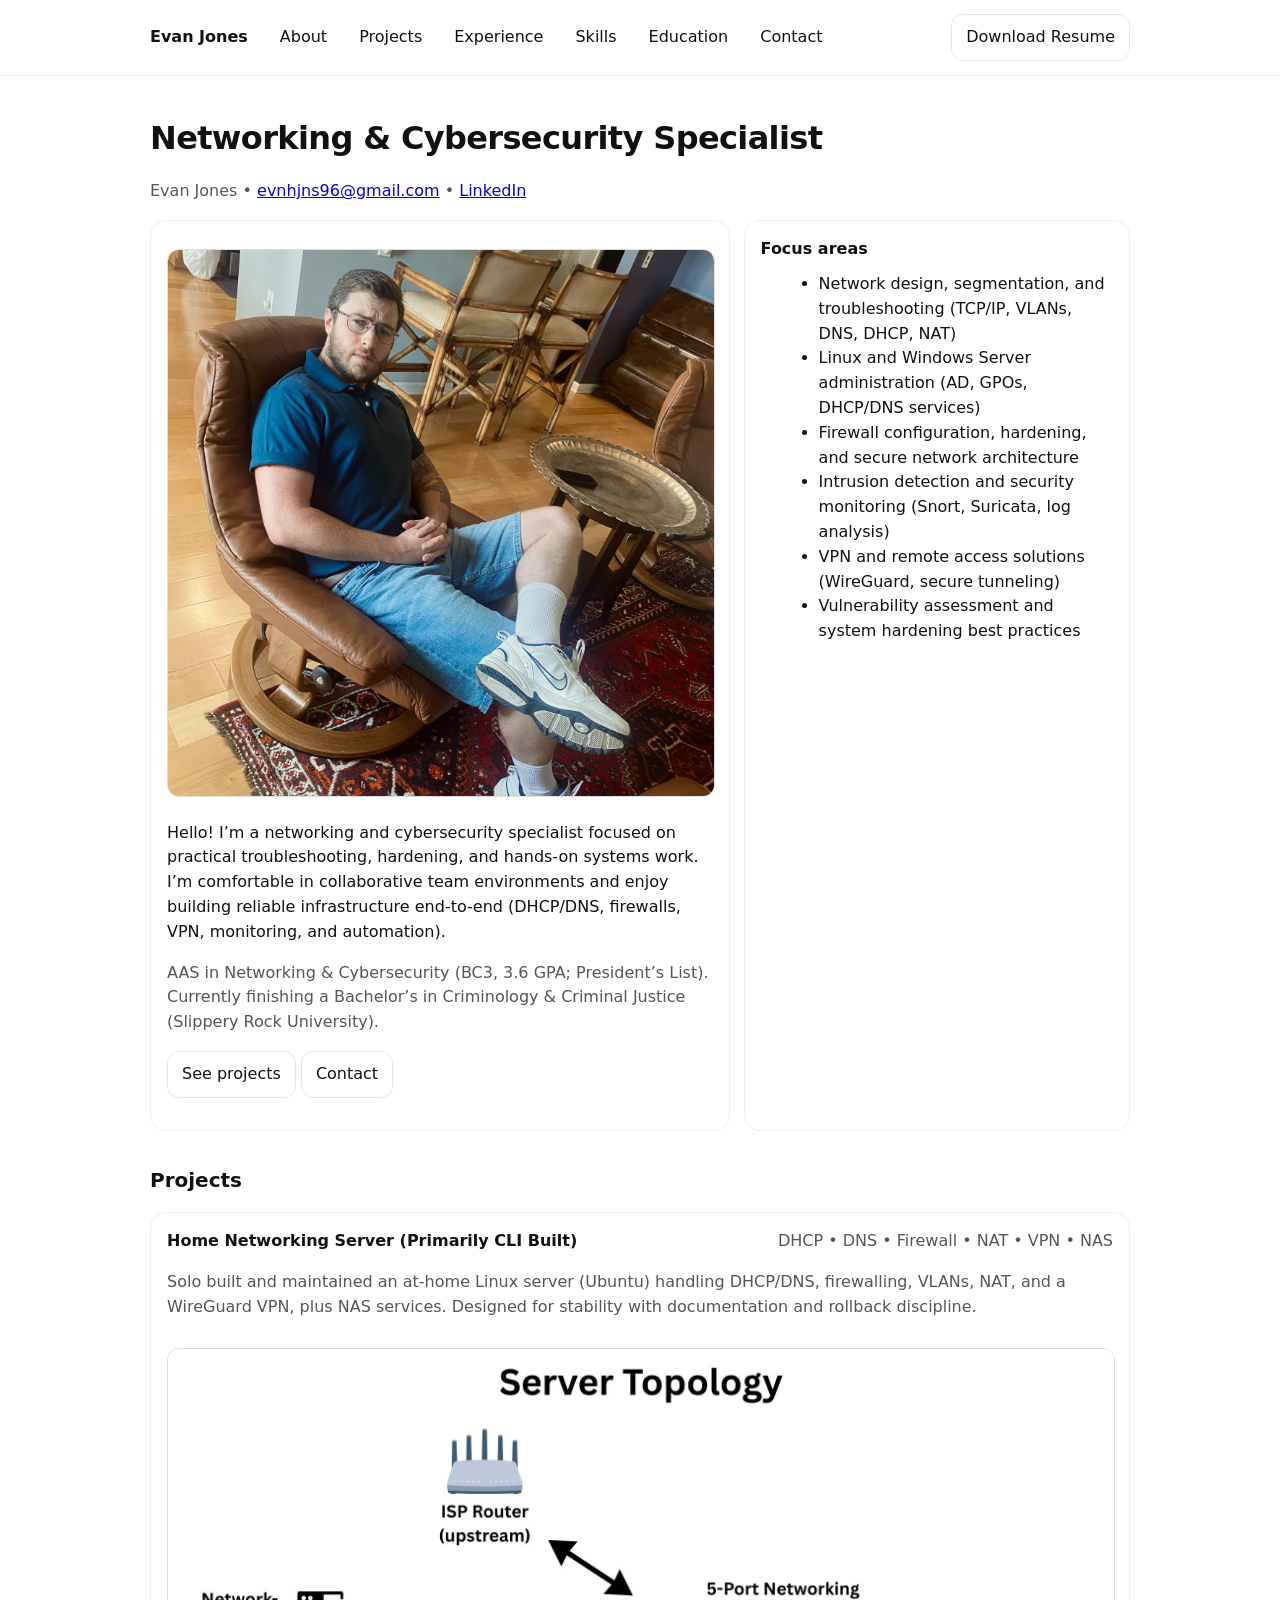
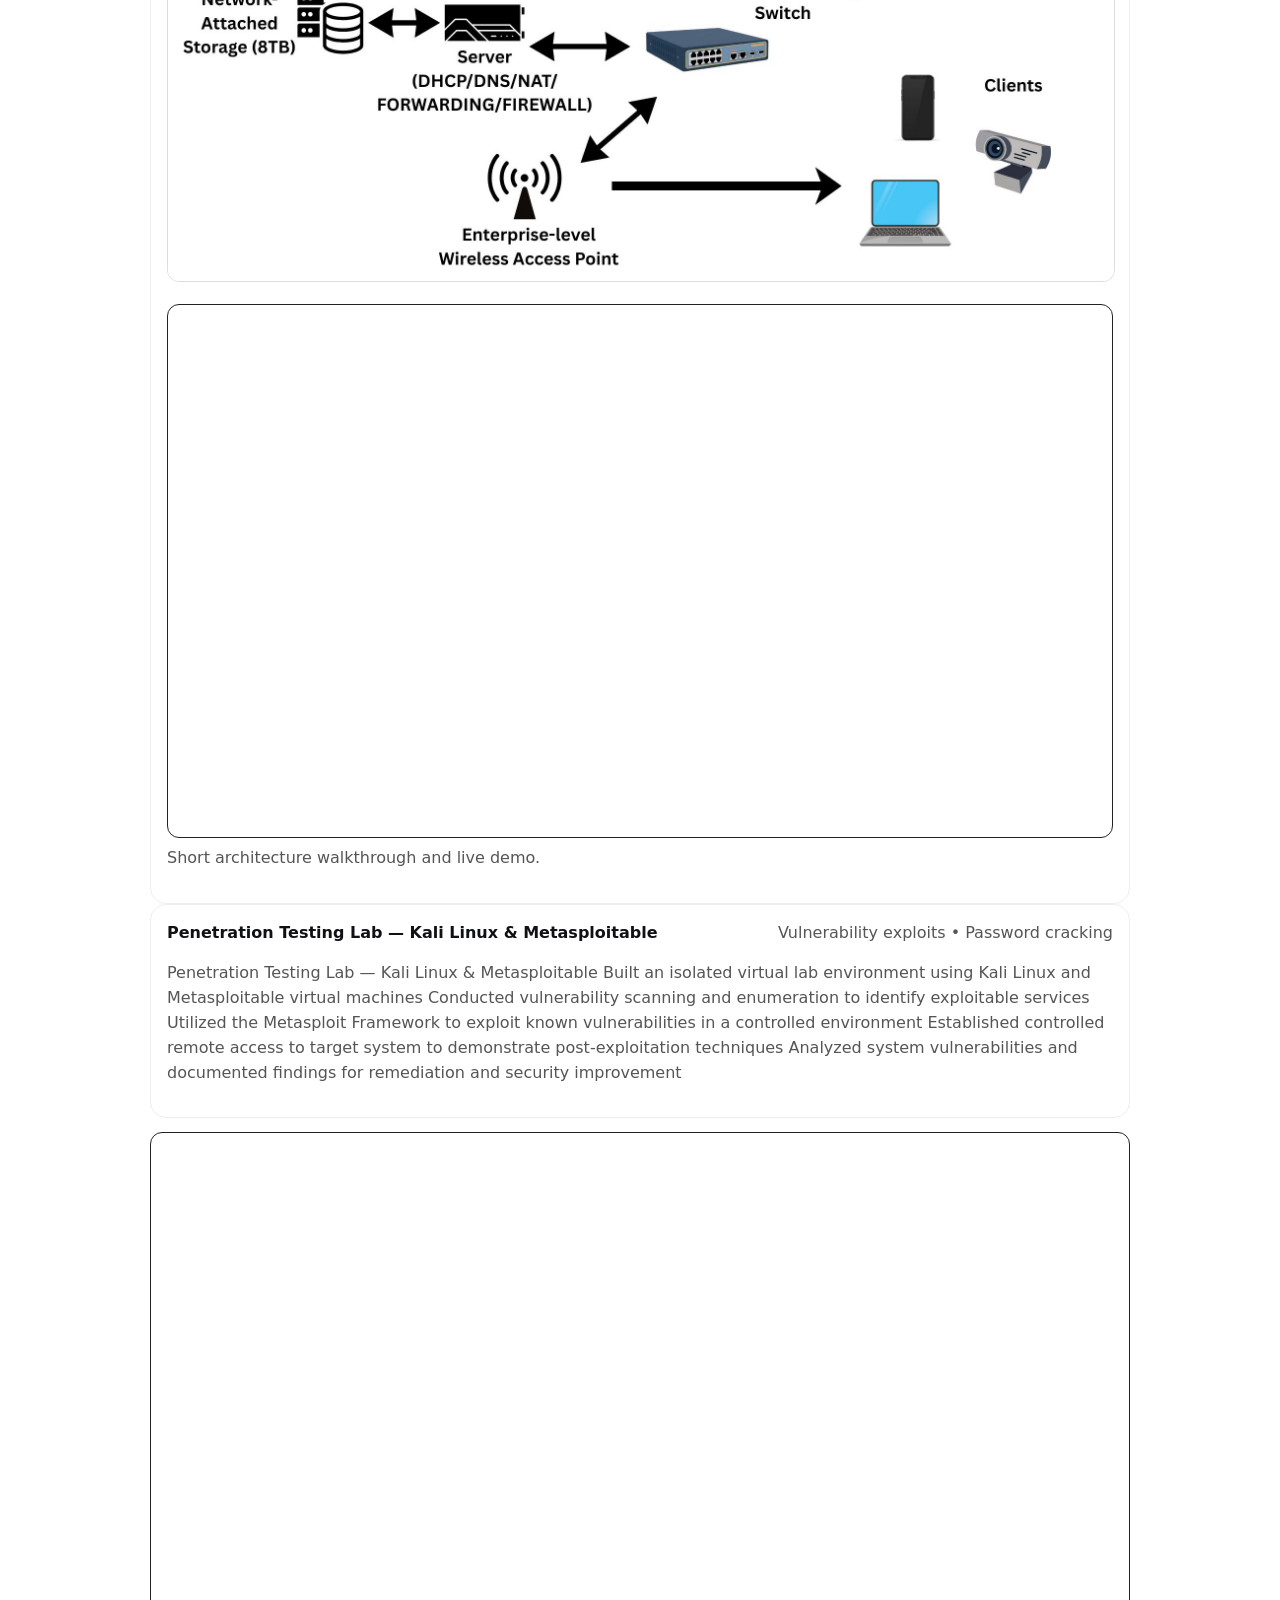
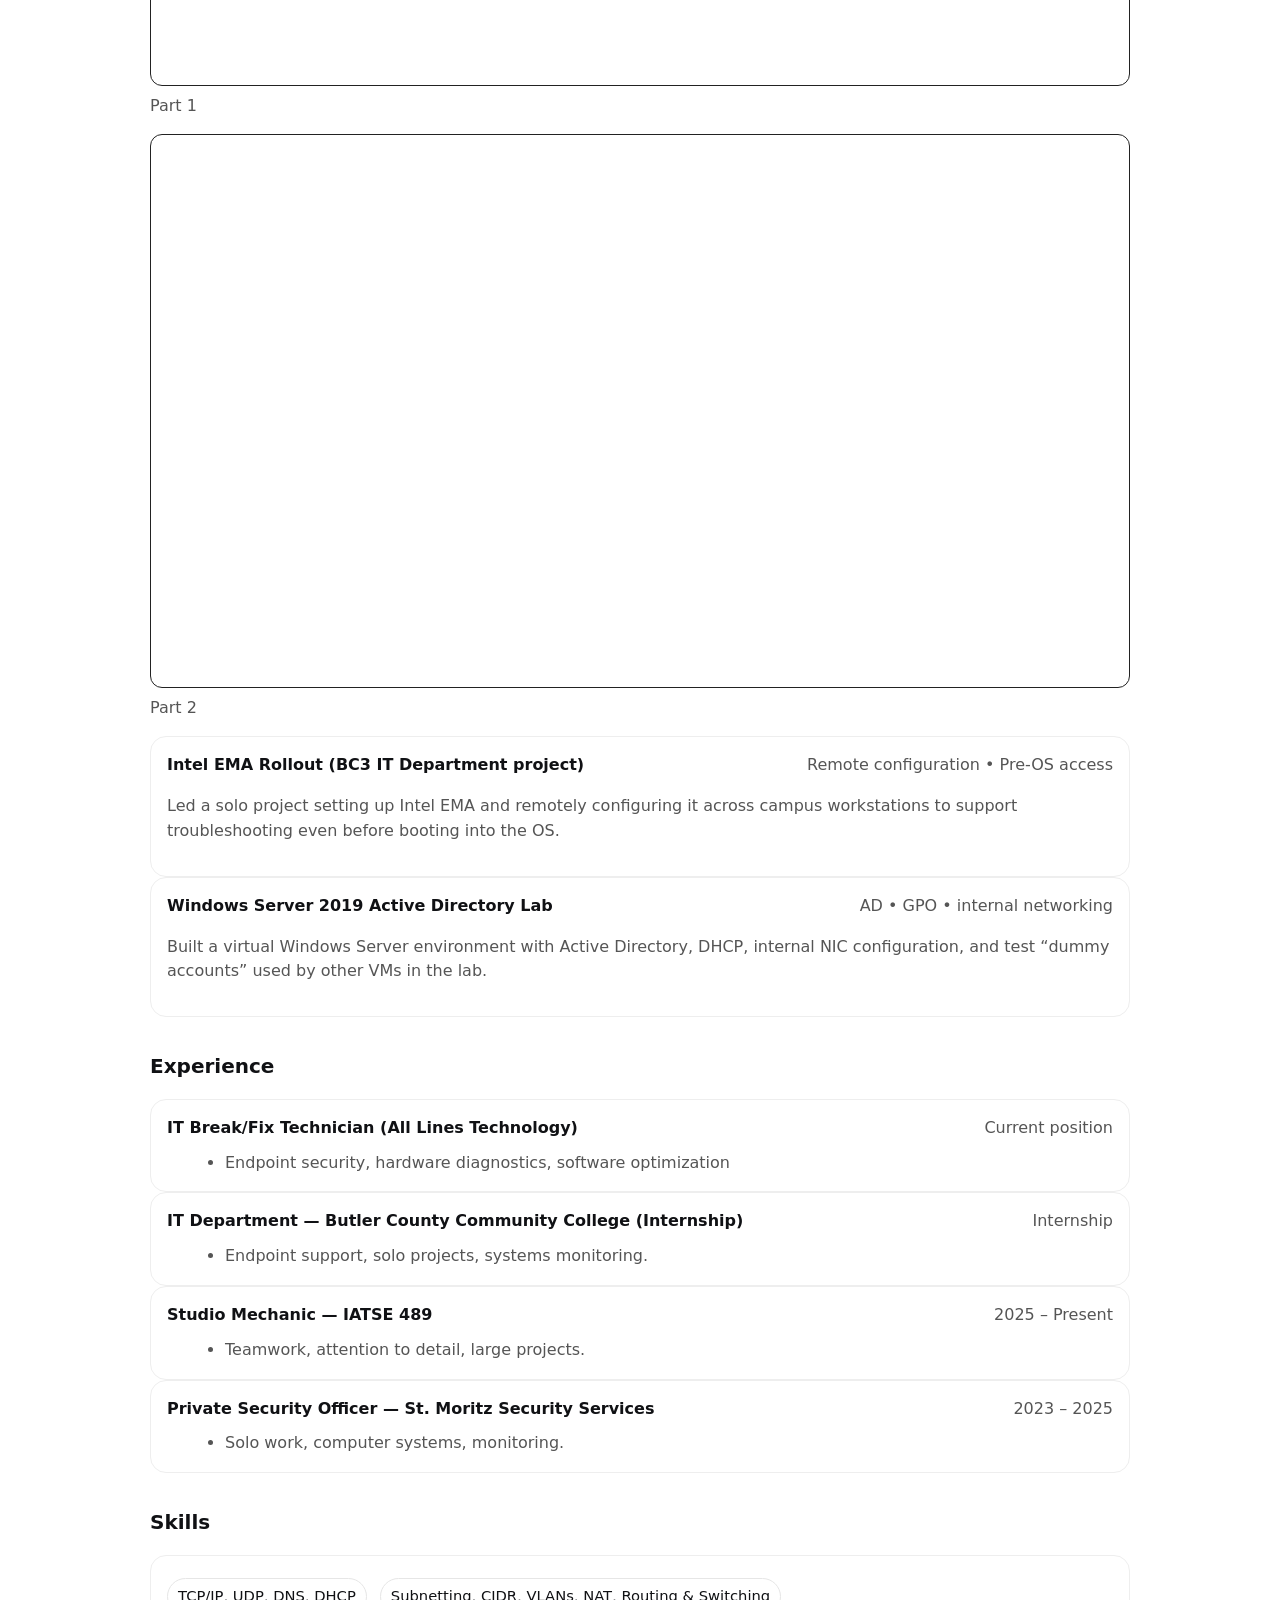
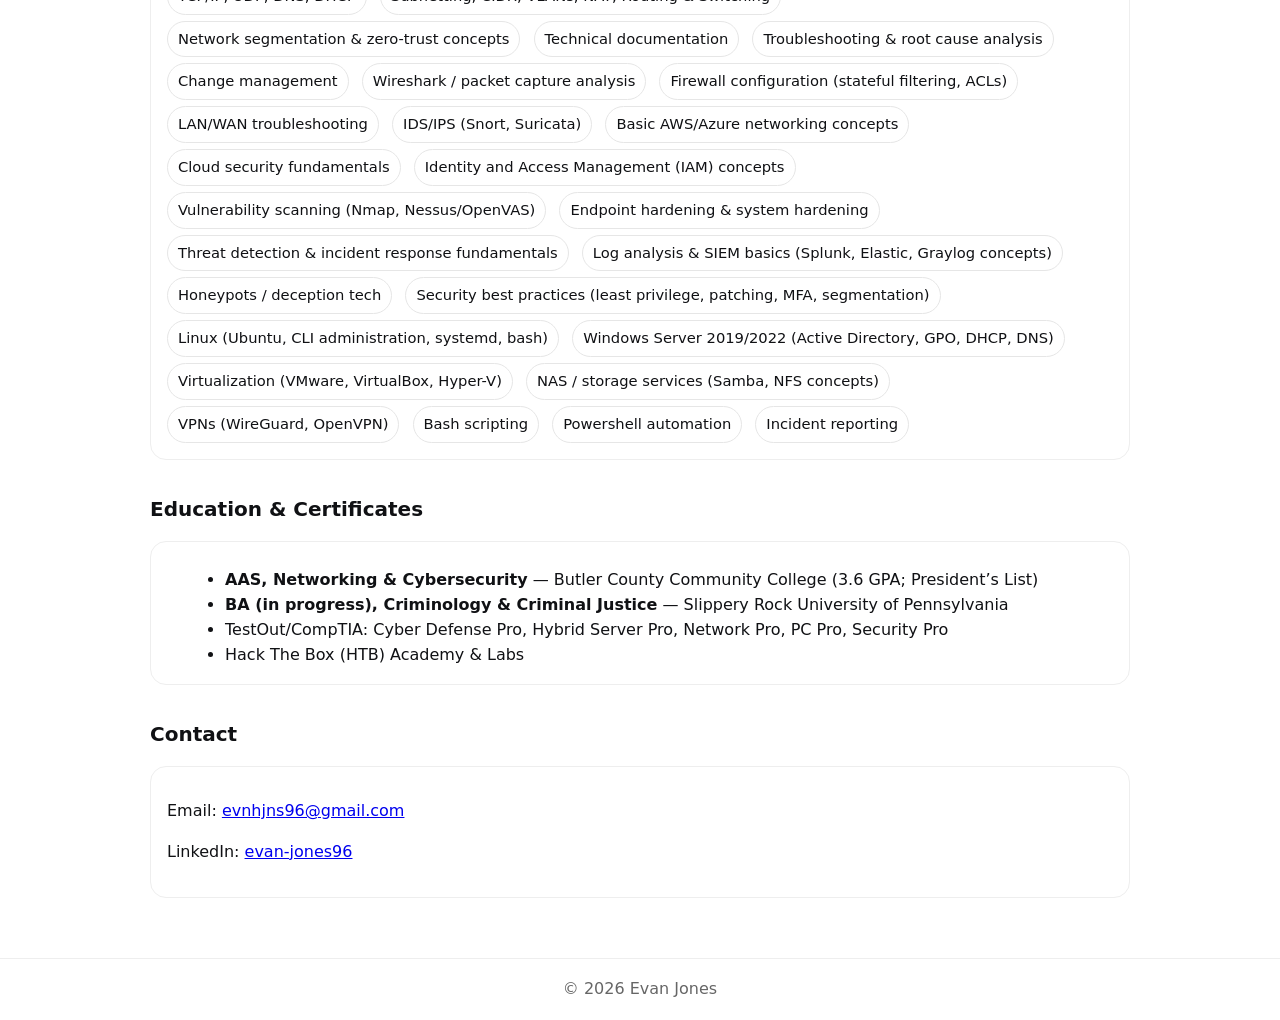
==== index.html @ c0f5582c "Update index.html" ====
<!doctype html>
<html lang="en">
<head>
  <meta charset="utf-8" />
  <meta name="viewport" content="width=device-width, initial-scale=1" />
  <title>Evan Jones — Networking & Cybersecurity</title>
  <meta name="description" content="Resume site for Evan Jones — Networking & Cybersecurity Specialist." />

  <style>
    :root { --max: 980px; }
    body { font-family: system-ui, -apple-system, Segoe UI, Roboto, Arial, sans-serif; margin:0; color:#101114; background:#ffffff; line-height:1.55; }
    header { position: sticky; top: 0; background: rgba(255,255,255,.92); backdrop-filter: blur(10px); border-bottom: 1px solid #eee; z-index: 10; }
    nav { max-width: var(--max); margin: 0 auto; padding: 14px 18px; display:flex; gap:12px; align-items:center; flex-wrap:wrap; }
    nav a { color:#101114; text-decoration:none; padding:6px 10px; border-radius:10px; }
    nav a:hover { background:#f2f2f2; }
    main { max-width: var(--max); margin: 0 auto; padding: 26px 18px 60px; }
    h1 { font-size: 2rem; margin: 12px 0 6px; letter-spacing:-0.02em; }
    h2 { margin-top: 34px; font-size: 1.25rem; }
    .muted { color:#555; }
    .grid { display:grid; gap:14px; grid-template-columns: 1fr; }
    @media (min-width: 860px){ .grid { grid-template-columns: 1.2fr .8fr; } }
    .card { border:1px solid #eee; border-radius:16px; padding:16px; }
    .row { display:flex; justify-content:space-between; gap:12px; flex-wrap:wrap; align-items:baseline; }
    .pill { display:inline-block; padding:6px 10px; border:1px solid #e6e6e6; border-radius:999px; margin:6px 8px 0 0; font-size:.92rem; }
    .btn { display:inline-block; padding:10px 14px; border-radius:12px; border:1px solid #e6e6e6; text-decoration:none; color:#101114; }
    .btn:hover { background:#f7f7f7; }
    ul { margin: 10px 0 0 18px; }
    footer { border-top:1px solid #eee; padding:18px; text-align:center; color:#666; }

    @media (prefers-color-scheme: dark){
      body{ background:#0b0b0c; color:#f2f2f2; }
      header{ background: rgba(11,11,12,.88); border-bottom:1px solid #222; }
      nav a{ color:#f2f2f2; }
      nav a:hover{ background:#161617; }
      .card{ border:1px solid #222; }
      .pill{ border:1px solid #222; }
      .btn{ border:1px solid #222; color:#f2f2f2; }
      .btn:hover{ background:#161617; }
      footer{ border-top:1px solid #222; }
      .muted{ color:#bdbdbd; }
    }
  </style>
</head>
<body>
  <header>
    <nav>
      <strong style="margin-right:10px;">Evan Jones</strong>
      <a href="#about">About</a>
      <a href="#projects">Projects</a>
      <a href="#experience">Experience</a>
      <a href="#skills">Skills</a>
      <a href="#education">Education</a>
      <a href="#contact">Contact</a>
      <span style="margin-left:auto;"></span>
      <a class="btn" href="Resume.pdf" target="_blank" rel="noopener">Download Resume</a>
    </nav>
  </header>

  <main>
    <section id="about">
      <h1>Networking & Cybersecurity Specialist</h1>
      <p class="muted">
        Evan Jones •
        <a href="mailto:evnhjns96@gmail.com">evnhjns96@gmail.com</a> •
        <a href="https://www.linkedin.com/in/evan-jones96" target="_blank" rel="noopener">LinkedIn</a>
  
      </p>

      <div class="grid">
        <div class="card">
          <img src="Professional Photo.jpg"
     style="width:100%; border-radius:12px; margin-top:12px; border:1px solid #ddd;">
          <p>
            Hello! I’m a networking and cybersecurity specialist focused on practical troubleshooting, hardening, and
            hands-on systems work. I’m comfortable in collaborative team environments and enjoy building reliable
            infrastructure end-to-end (DHCP/DNS, firewalls, VPN, monitoring, and automation).
          </p>
          <p class="muted">
            AAS in Networking & Cybersecurity (BC3, 3.6 GPA; President’s List). Currently finishing a Bachelor’s in
            Criminology & Criminal Justice (Slippery Rock University).
          </p>
          <p>
            <a class="btn" href="#projects">See projects</a>
            <a class="btn" href="#contact">Contact</a>
          </p>
        </div>

        <div class="card">
          <strong>Focus areas</strong>
          <ul>
            <li>Network design, segmentation, and troubleshooting (TCP/IP, VLANs, DNS, DHCP, NAT)</li>
            <li>Linux and Windows Server administration (AD, GPOs, DHCP/DNS services)</li>
            <li>Firewall configuration, hardening, and secure network architecture</li>
            <li>Intrusion detection and security monitoring (Snort, Suricata, log analysis)</li>
            <li>VPN and remote access solutions (WireGuard, secure tunneling)</li>
            <li>Vulnerability assessment and system hardening best practices</li>
          </ul>
        </div>
      </div>
    </section>

    <section id="projects">
      <h2>Projects</h2>

      <div class="card">
  <div class="row">
    <strong>Home Networking Server (Primarily CLI Built)</strong>
    <span class="muted">DHCP • DNS • Firewall • NAT • VPN • NAS</span>
  </div>

  <p class="muted">
    Solo built and maintained an at-home Linux server (Ubuntu) handling DHCP/DNS, firewalling, VLANs, NAT, and a WireGuard VPN,
    plus NAS services. Designed for stability with documentation and rollback discipline.
  </p>

  <!-- Architecture image -->
  <img src="Network Topology.jpg" alt="Home Server Architecture Diagram"
       style="width:100%; border-radius:12px; margin-top:12px; border:1px solid #ddd;">

  <!-- Video (responsive) -->
<div style="position:relative; padding-bottom:56.25%; height:0; overflow:hidden; border-radius:12px; margin-top:14px; border:1px solid #222;">
  <iframe
    src="https://www.youtube.com/embed/2KMEOgHR0Ao?rel=0"
    style="position:absolute; top:0; left:0; width:100%; height:100%; border:0;"
    allow="accelerometer; autoplay; clipboard-write; encrypted-media; gyroscope; picture-in-picture; web-share"
    allowfullscreen>
  </iframe>
</div>

  <p class="muted" style="margin-top:8px;">
    Short architecture walkthrough and live demo.
  </p>
</div>

       <div class="card">
        <div class="row">
          <strong>Penetration Testing Lab — Kali Linux & Metasploitable</strong>
          <span class="muted">Vulnerability exploits • Password cracking</span>
        </div>
        <p class="muted">
          Penetration Testing Lab — Kali Linux & Metasploitable
Built an isolated virtual lab environment using Kali Linux and Metasploitable virtual machines
Conducted vulnerability scanning and enumeration to identify exploitable services
Utilized the Metasploit Framework to exploit known vulnerabilities in a controlled environment
Established controlled remote access to target system to demonstrate post-exploitation techniques
Analyzed system vulnerabilities and documented findings for remediation and security improvement
        </p>
      </div>

<div style="position:relative; padding-bottom:56.25%; height:0; overflow:hidden; border-radius:12px; margin-top:14px; border:1px solid #222;">
  <iframe
    src="https://www.youtube.com/embed/Q4BxgFnEnVk?si=5E-kfPKvc0TfepcZ"
    style="position:absolute; top:0; left:0; width:100%; height:100%; border:0;"
    allow="accelerometer; autoplay; clipboard-write; encrypted-media; gyroscope; picture-in-picture; web-share"
    allowfullscreen>
  </iframe>
</div>

       <p class="muted" style="margin-top:8px;">
    Part 1
  </p>
</div>

<div style="position:relative; padding-bottom:56.25%; height:0; overflow:hidden; border-radius:12px; margin-top:14px; border:1px solid #222;">
  <iframe
    src="https://youtu.be/KmOeYsVaBUI?si=J5Ypx7LFTtXlXeDq"
    style="position:absolute; top:0; left:0; width:100%; height:100%; border:0;"
    allow="accelerometer; autoplay; clipboard-write; encrypted-media; gyroscope; picture-in-picture; web-share"
    allowfullscreen>
  </iframe>
</div>

       <p class="muted" style="margin-top:8px;">
    Part 2
  </p>
</div>

      
      <div class="card">
        <div class="row">
          <strong>Intel EMA Rollout (BC3 IT Department project)</strong>
          <span class="muted">Remote configuration • Pre-OS access</span>
        </div>
        <p class="muted">
          Led a solo project setting up Intel EMA and remotely configuring it across campus workstations to support
          troubleshooting even before booting into the OS.
        </p>
      </div>

      <div class="card">
        <div class="row">
          <strong>Windows Server 2019 Active Directory Lab</strong>
          <span class="muted">AD • GPO • internal networking</span>
        </div>
        <p class="muted">
          Built a virtual Windows Server environment with Active Directory, DHCP, internal NIC configuration, and test
          “dummy accounts” used by other VMs in the lab.
        </p>
      </div>
      </p>
    </section>

    <section id="experience">
      <h2>Experience</h2>

     <div class="card">
        <div class="row">
          <strong>IT Break/Fix Technician (All Lines Technology)</strong>
          <span class="muted">Current position</span>
        </div>
        <ul>
          <li class="muted">Endpoint security, hardware diagnostics, software optimization</li>
        </ul>
      </div>
      
      <div class="card">
        <div class="row">
          <strong>IT Department — Butler County Community College (Internship)</strong>
          <span class="muted">Internship</span>
        </div>
        <ul>
          <li class="muted">Endpoint support, solo projects, systems monitoring.</li>
        </ul>
      </div>

      <div class="card">
        <div class="row">
          <strong>Studio Mechanic — IATSE 489</strong>
          <span class="muted">2025 – Present</span>
        </div>
     
        <ul>
          <li class="muted">Teamwork, attention to detail, large projects.</li>
        </ul>
      </div>

      <div class="card">
        <div class="row">
          <strong>Private Security Officer — St. Moritz Security Services</strong>
          <span class="muted">2023 – 2025</span>
        </div>
        <ul>
          <li class="muted">Solo work, computer systems, monitoring.</li>
        </ul>
      </div>

    </section>

    <section id="skills">
      <h2>Skills</h2>
      <div class="card">
        <span class="pill">TCP/IP, UDP, DNS, DHCP</span>
        <span class="pill">Subnetting, CIDR, VLANs, NAT, Routing & Switching</span>
        <span class="pill">Network segmentation & zero-trust concepts</span>
        <span class="pill">Technical documentation</span>
        <span class="pill">Troubleshooting & root cause analysis</span>
        <span class="pill">Change management</span>
        <span class="pill">Wireshark / packet capture analysis</span>
        <span class="pill">Firewall configuration (stateful filtering, ACLs)</span>
        <span class="pill">LAN/WAN troubleshooting</span>
        <span class="pill">IDS/IPS (Snort, Suricata)</span>
        <span class="pill">Basic AWS/Azure networking concepts</span>
        <span class="pill">Cloud security fundamentals</span>
        <span class="pill">Identity and Access Management (IAM) concepts</span>
        <span class="pill">Vulnerability scanning (Nmap, Nessus/OpenVAS)</span>
        <span class="pill">Endpoint hardening & system hardening</span>
        <span class="pill">Threat detection & incident response fundamentals</span>
        <span class="pill">Log analysis & SIEM basics (Splunk, Elastic, Graylog concepts)</span>
        <span class="pill">Honeypots / deception tech</span>
        <span class="pill">Security best practices (least privilege, patching, MFA, segmentation)</span>
        <span class="pill">Linux (Ubuntu, CLI administration, systemd, bash)</span>
        <span class="pill">Windows Server 2019/2022 (Active Directory, GPO, DHCP, DNS)</span>
        <span class="pill">Virtualization (VMware, VirtualBox, Hyper-V)</span>
        <span class="pill">NAS / storage services (Samba, NFS concepts)</span>
        <span class="pill">VPNs (WireGuard, OpenVPN)</span>
        <span class="pill">Bash scripting</span>
        <span class="pill">Powershell automation</span>
        <span class="pill">Incident reporting</span>
      </div>
    </section>

    <section id="education">
      <h2>Education & Certificates</h2>
      <div class="card">
        <ul>
          <li><strong>AAS, Networking & Cybersecurity</strong> — Butler County Community College (3.6 GPA; President’s List)</li>
          <li><strong>BA (in progress), Criminology & Criminal Justice</strong> — Slippery Rock University of Pennsylvania</li>
          <li>TestOut/CompTIA: Cyber Defense Pro, Hybrid Server Pro, Network Pro, PC Pro, Security Pro</li>
          <li>Hack The Box (HTB) Academy & Labs</li>
        </ul>
      </div>
    </section>

    <section id="contact">
      <h2>Contact</h2>
      <div class="card">
        <p>Email: <a href="mailto:evnhjns96@gmail.com">evnhjns96@gmail.com</a></p>
        <p>LinkedIn: <a href="https://www.linkedin.com/in/evan-jones96" target="_blank" rel="noopener">evan-jones96</a></p>
       
      </div>
    </section>
  </main>

  <footer>© <span id="y"></span> Evan Jones</footer>
  <script>document.getElementById("y").textContent = new Date().getFullYear();</script>
</body>
</html>
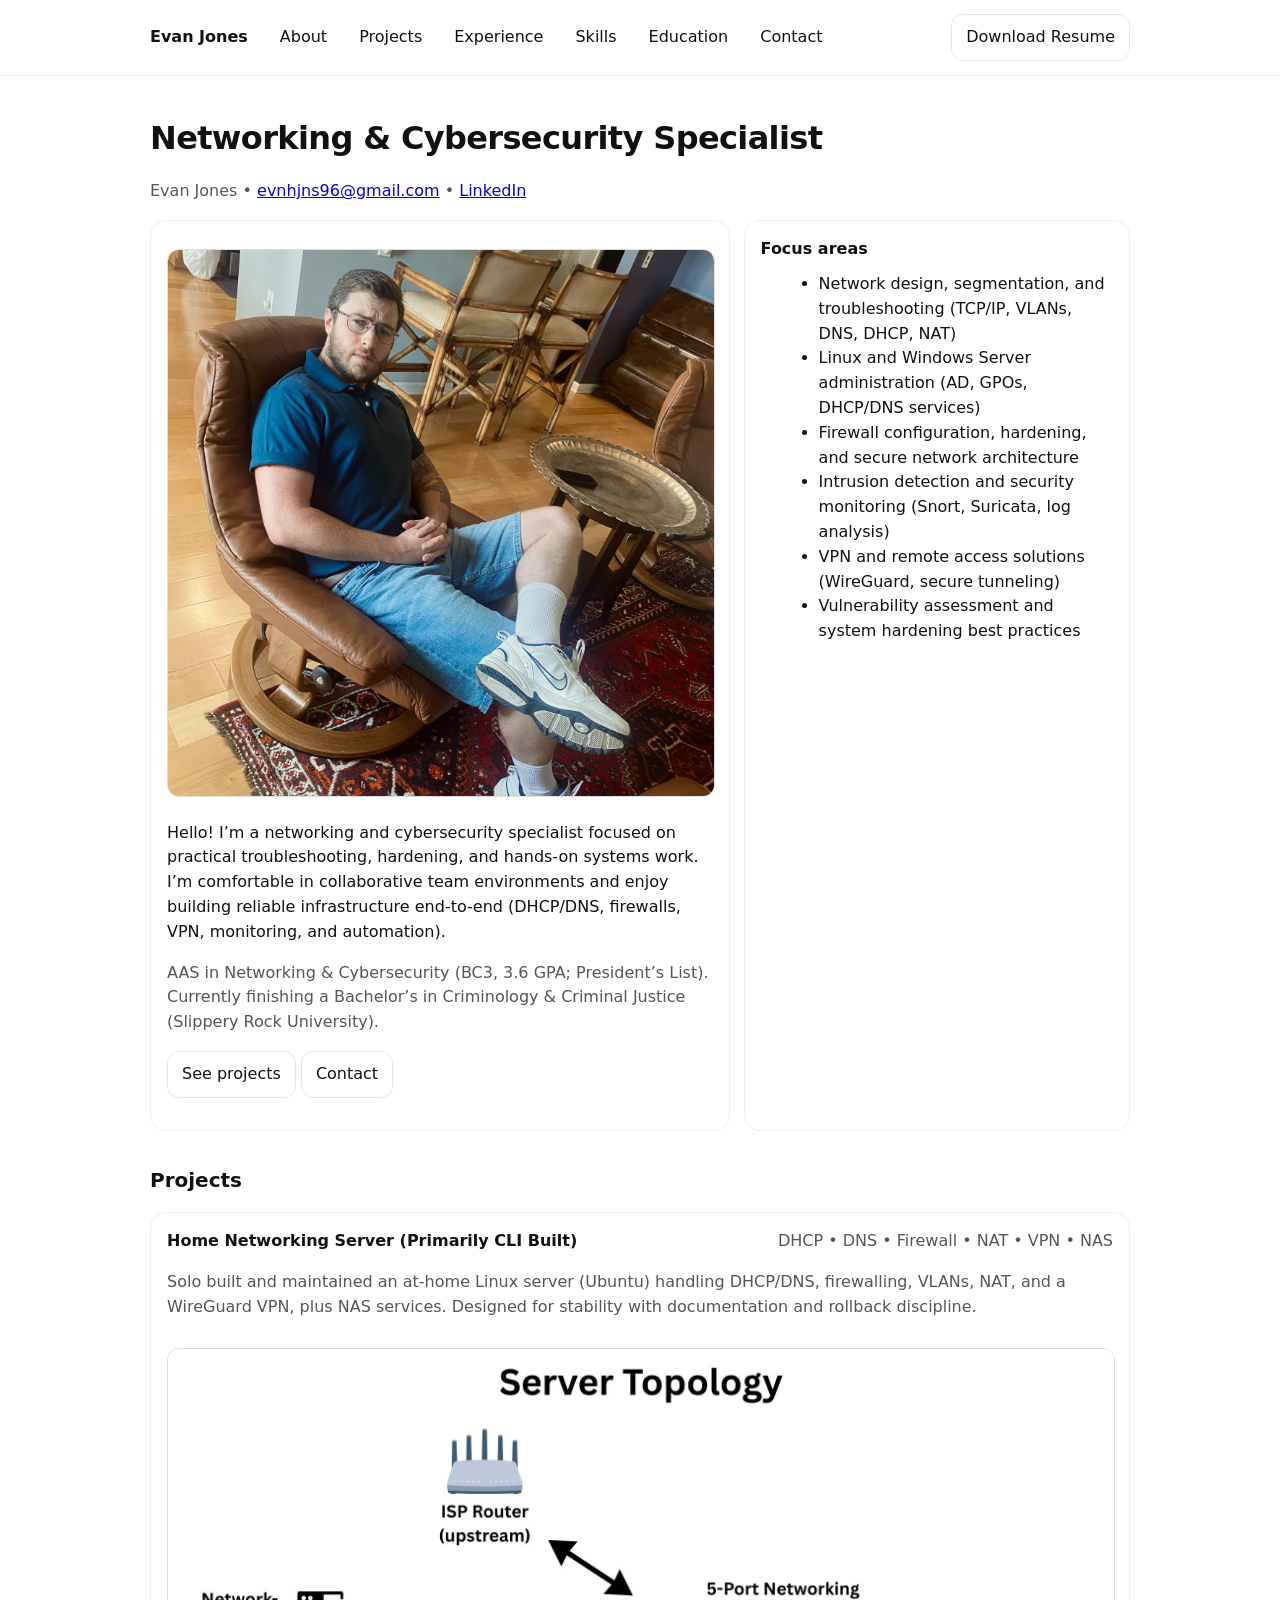
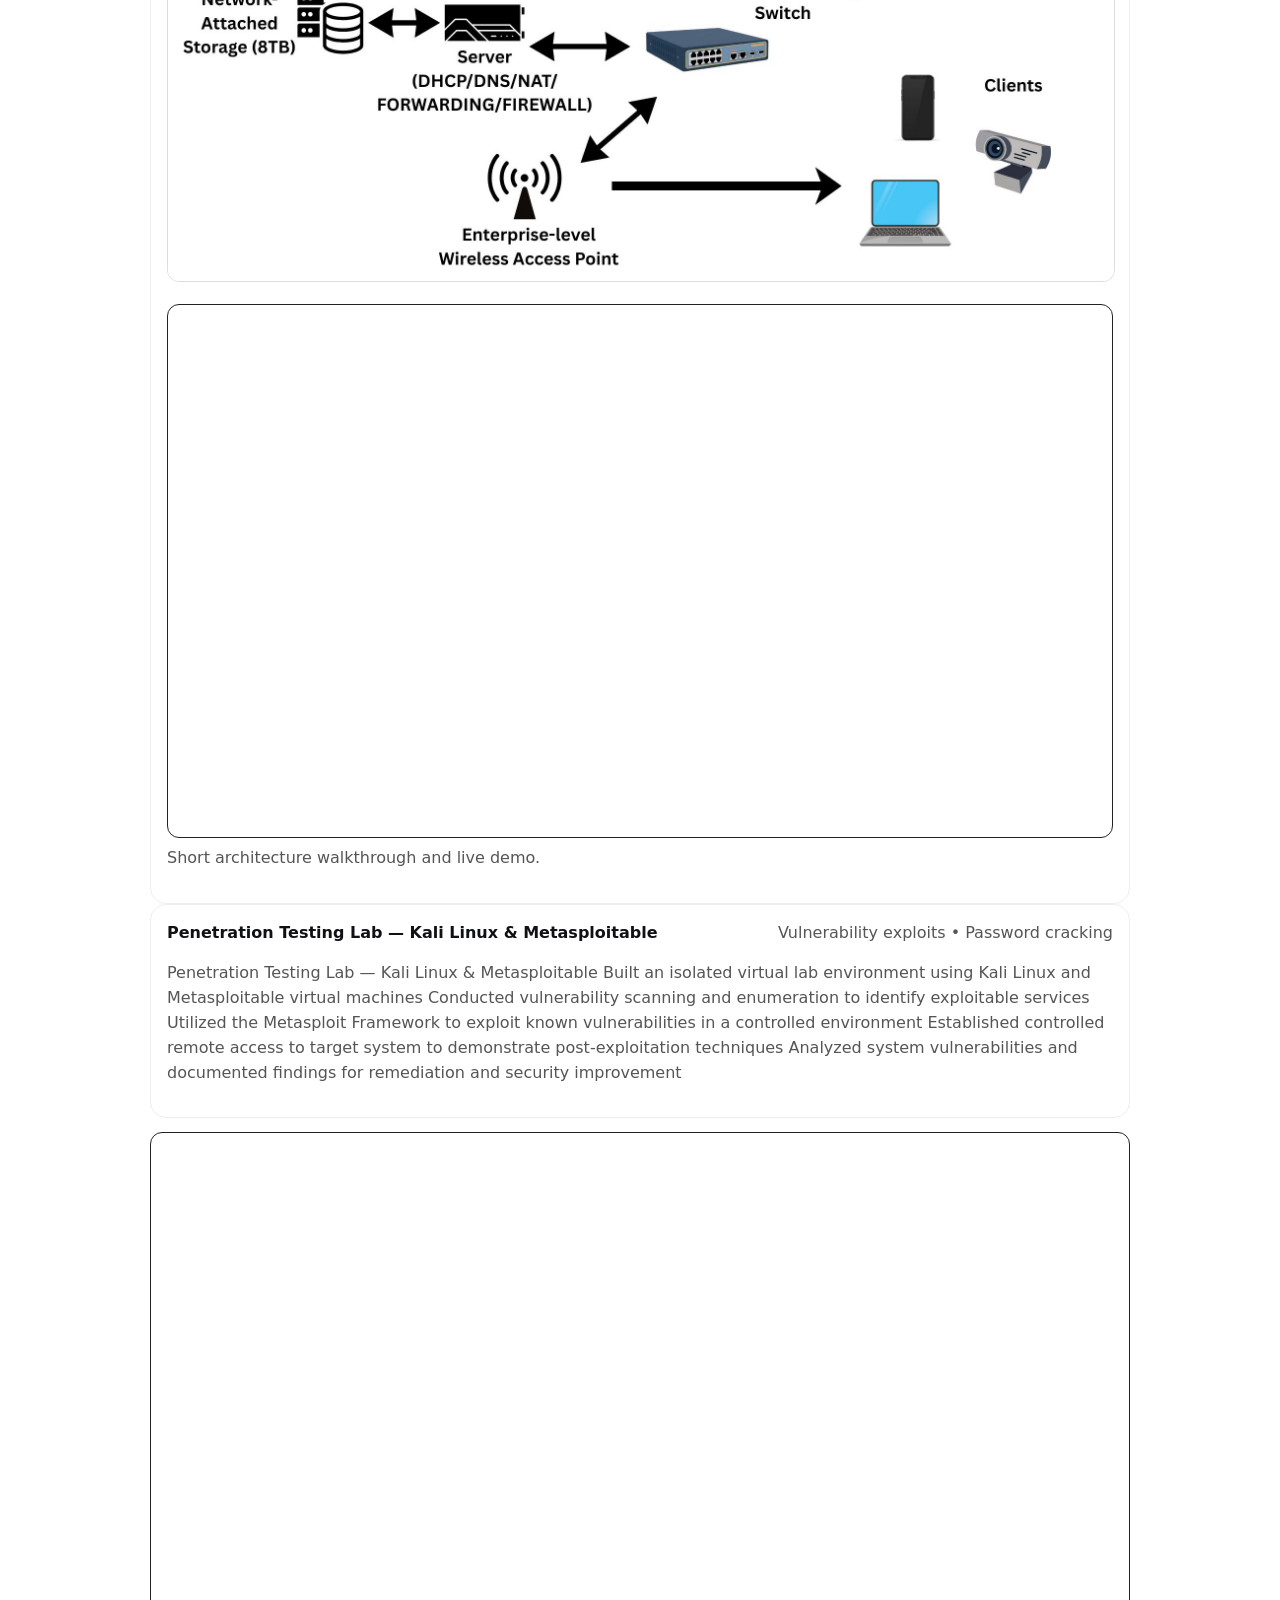
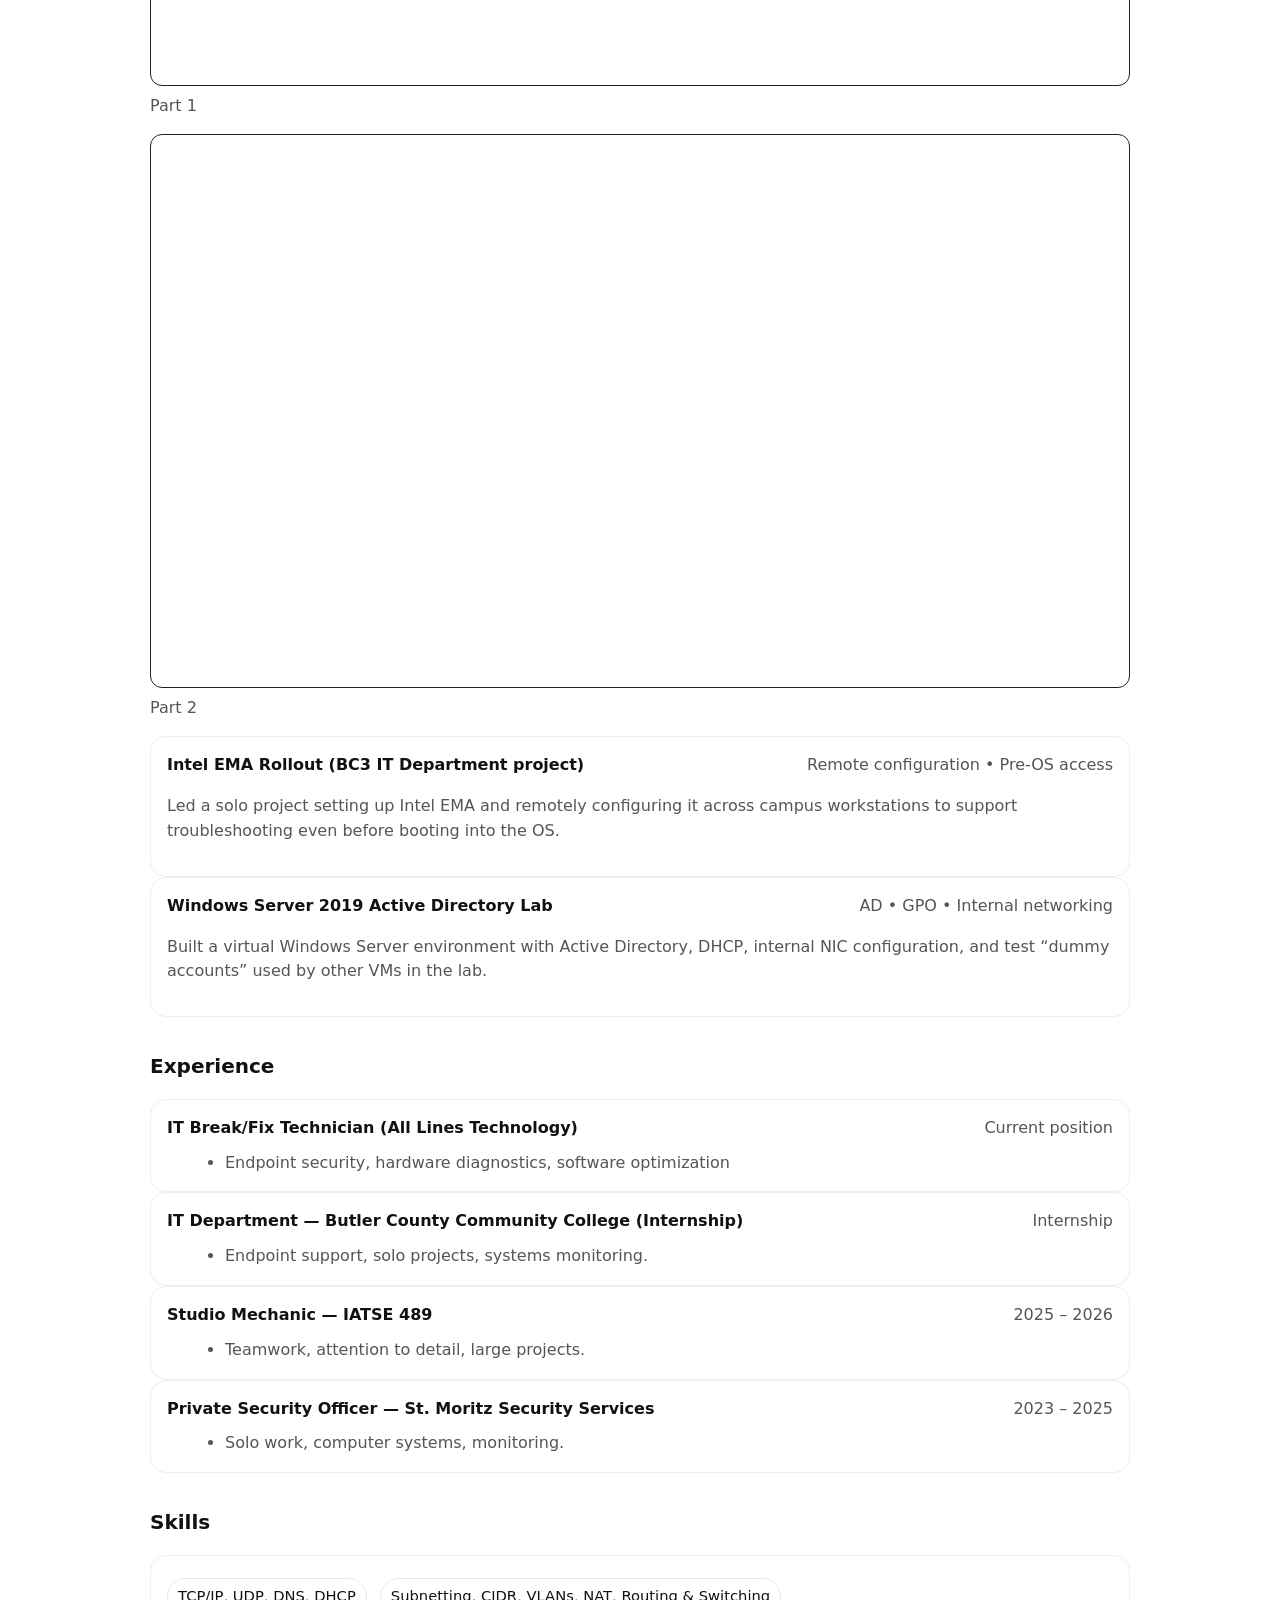
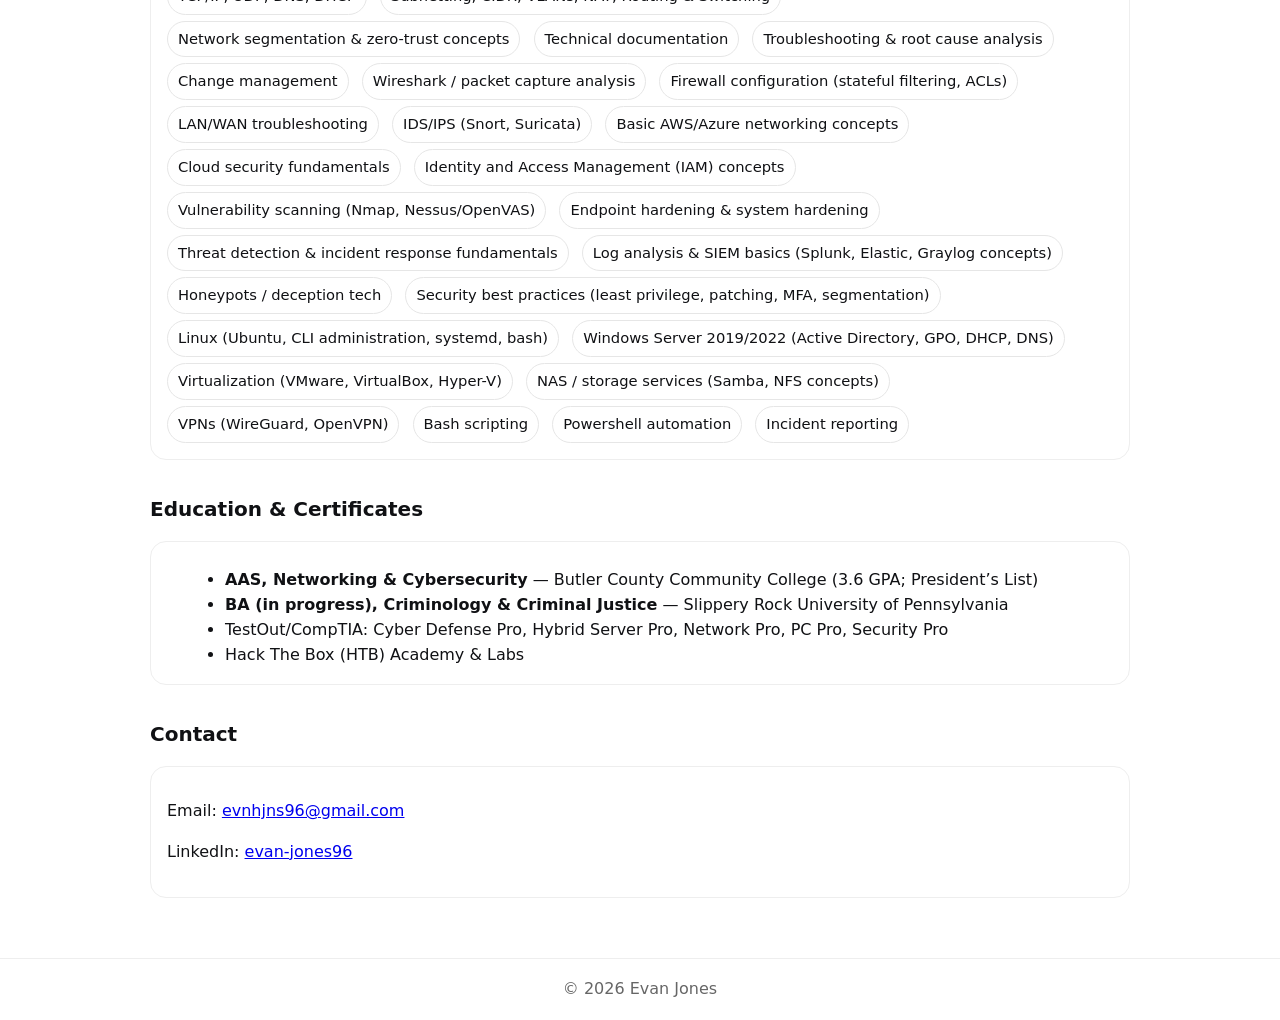
==== commit 2518fff8: "Update index.html" ====
--- a/index.html
+++ b/index.html
@@ -163,7 +163,7 @@
 
 <div style="position:relative; padding-bottom:56.25%; height:0; overflow:hidden; border-radius:12px; margin-top:14px; border:1px solid #222;">
   <iframe
-    src="https://youtu.be/KmOeYsVaBUI?si=J5Ypx7LFTtXlXeDq"
+    src="https://www.youtube.com/embed/KmOeYsVaBUI?si=f6VOeXqziHRToFZq"
     style="position:absolute; top:0; left:0; width:100%; height:100%; border:0;"
     allow="accelerometer; autoplay; clipboard-write; encrypted-media; gyroscope; picture-in-picture; web-share"
     allowfullscreen>
@@ -190,7 +190,7 @@
       <div class="card">
         <div class="row">
           <strong>Windows Server 2019 Active Directory Lab</strong>
-          <span class="muted">AD • GPO • internal networking</span>
+          <span class="muted">AD • GPO • Internal networking</span>
         </div>
         <p class="muted">
           Built a virtual Windows Server environment with Active Directory, DHCP, internal NIC configuration, and test
@@ -226,7 +226,7 @@
       <div class="card">
         <div class="row">
           <strong>Studio Mechanic — IATSE 489</strong>
-          <span class="muted">2025 – Present</span>
+          <span class="muted">2025 – 2026</span>
         </div>
      
         <ul>
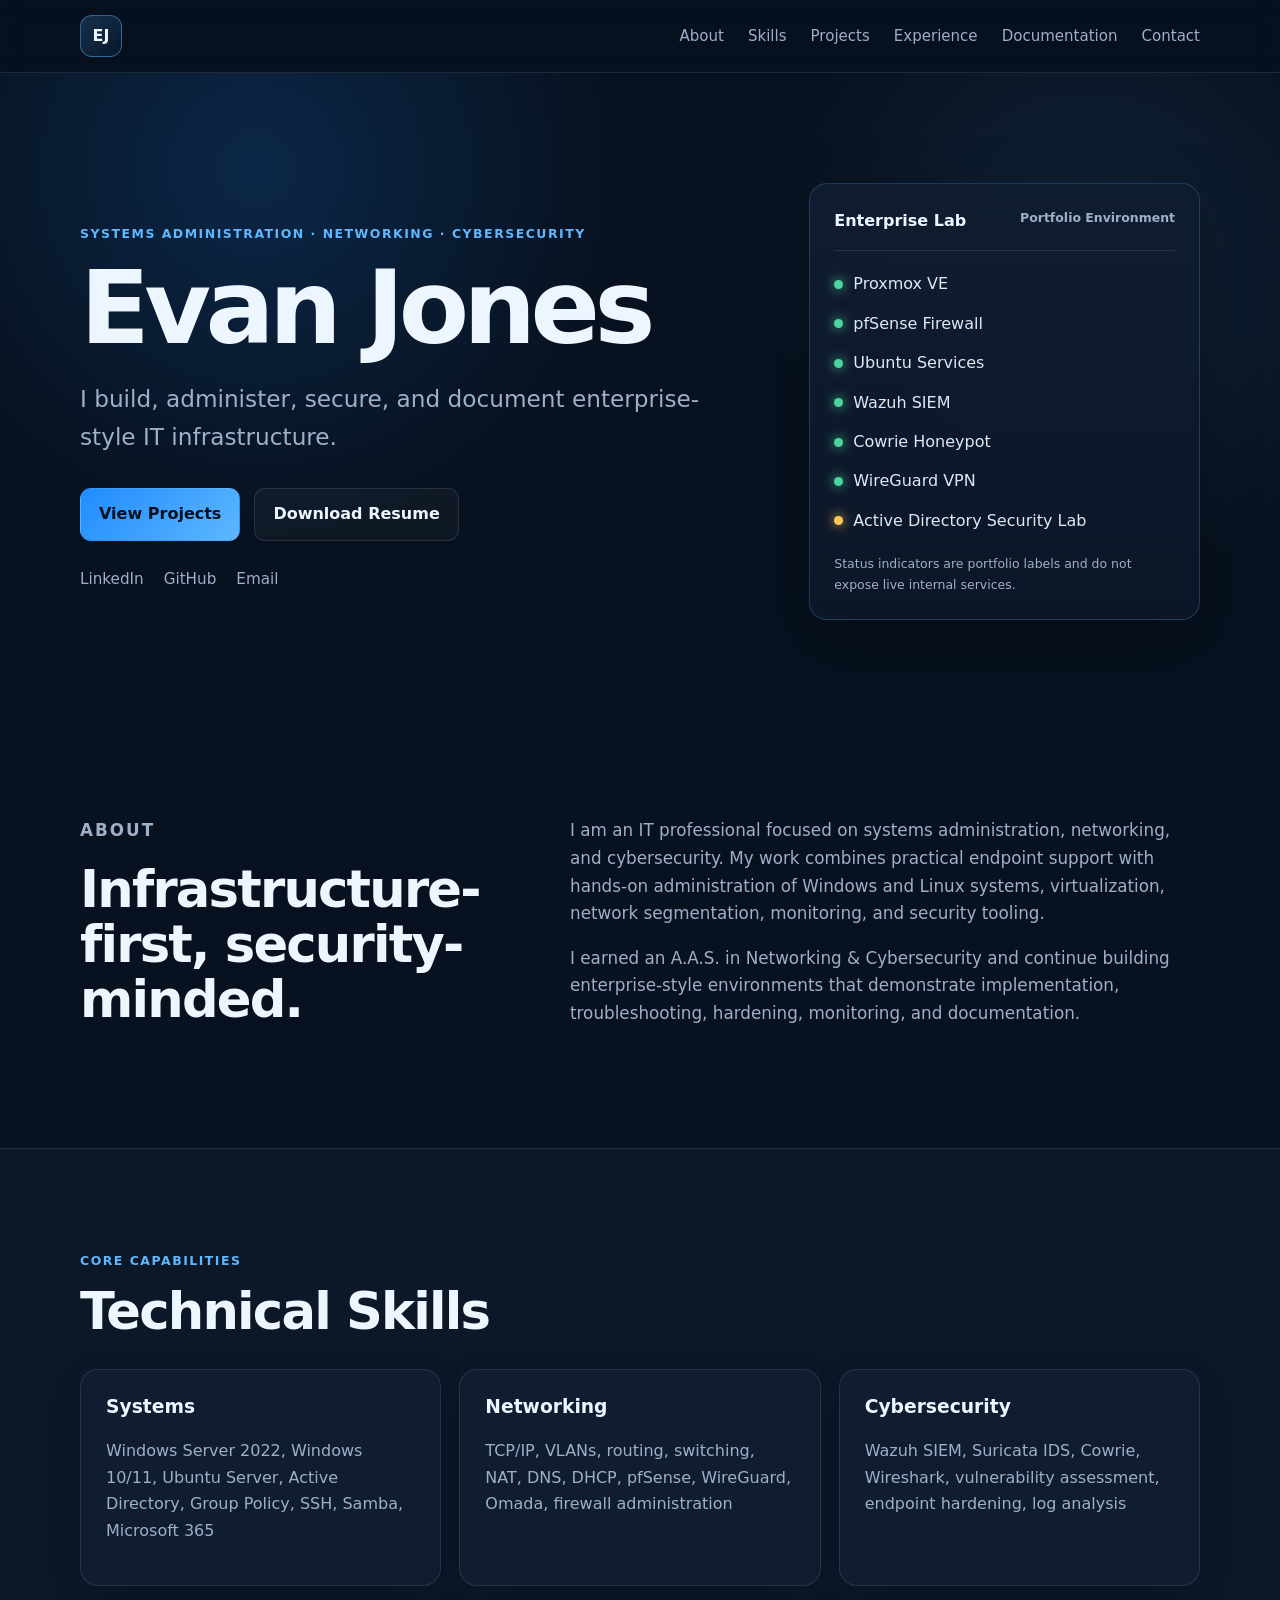
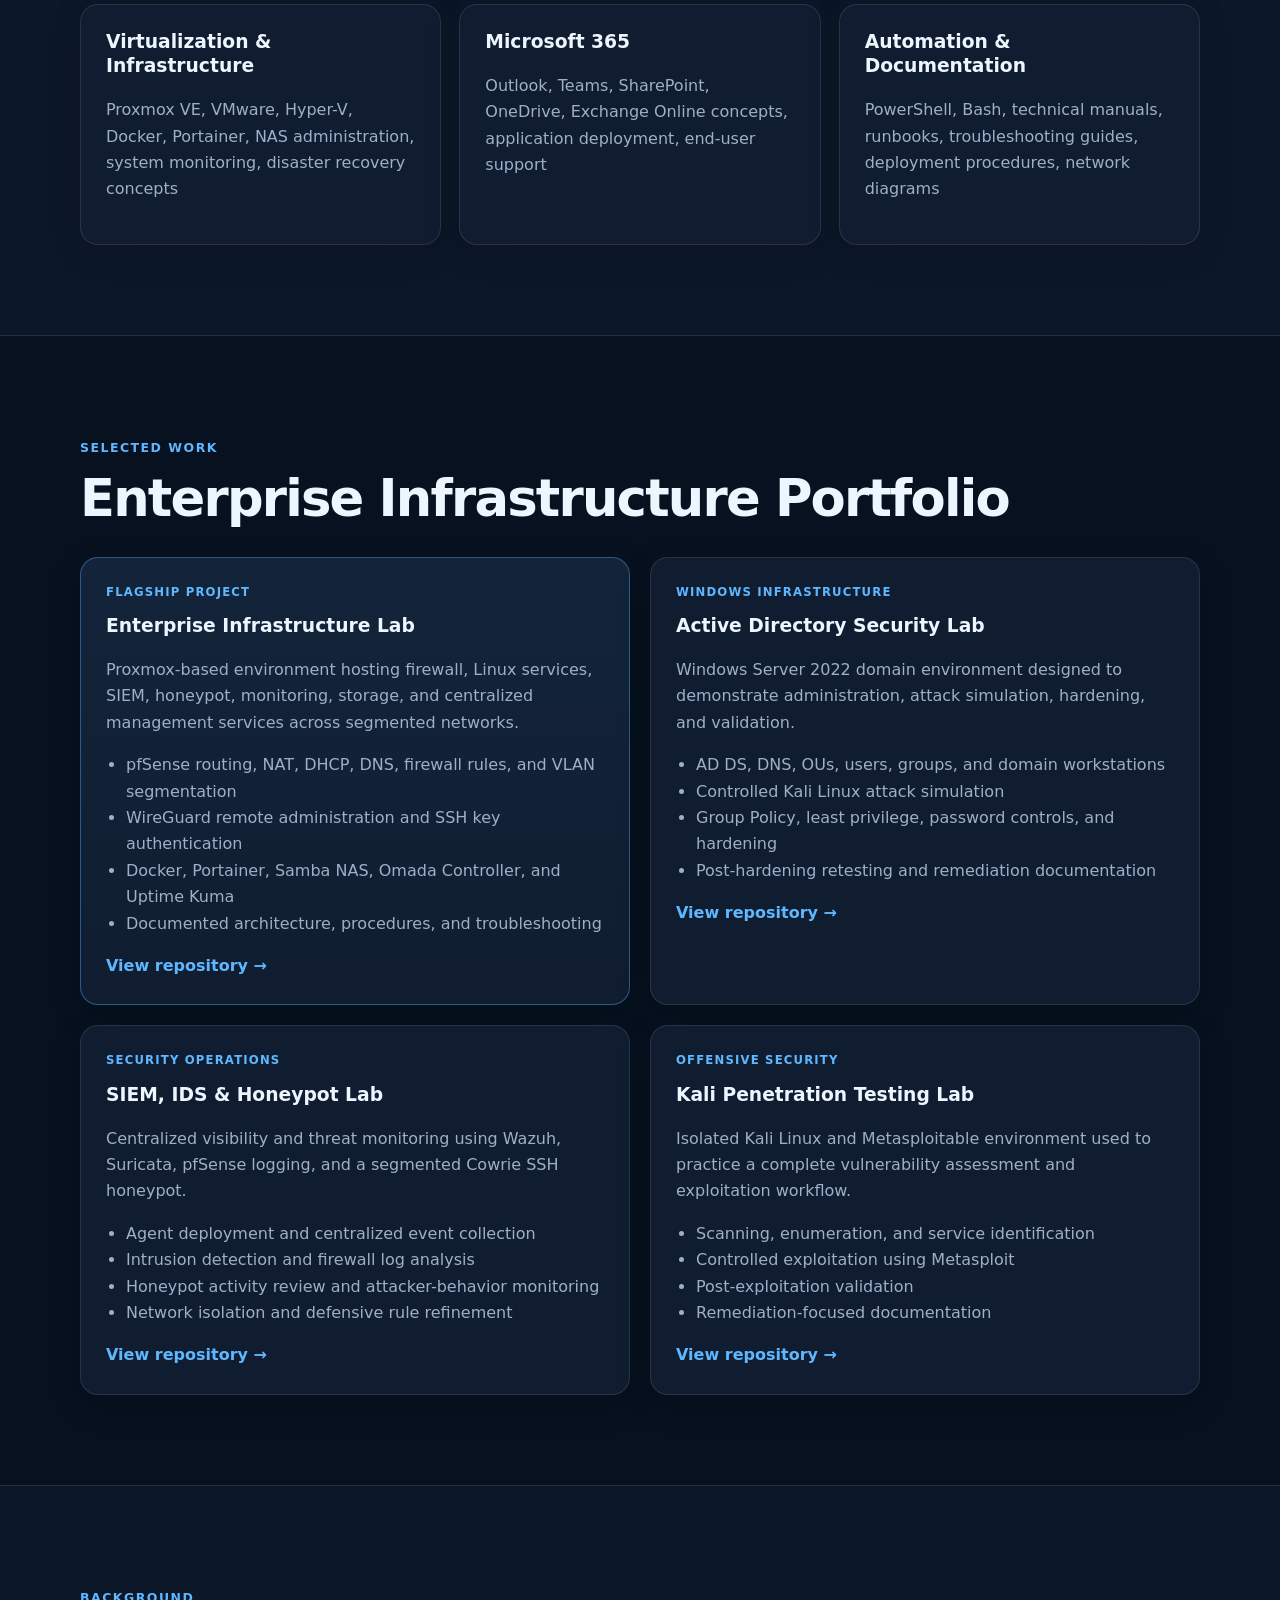
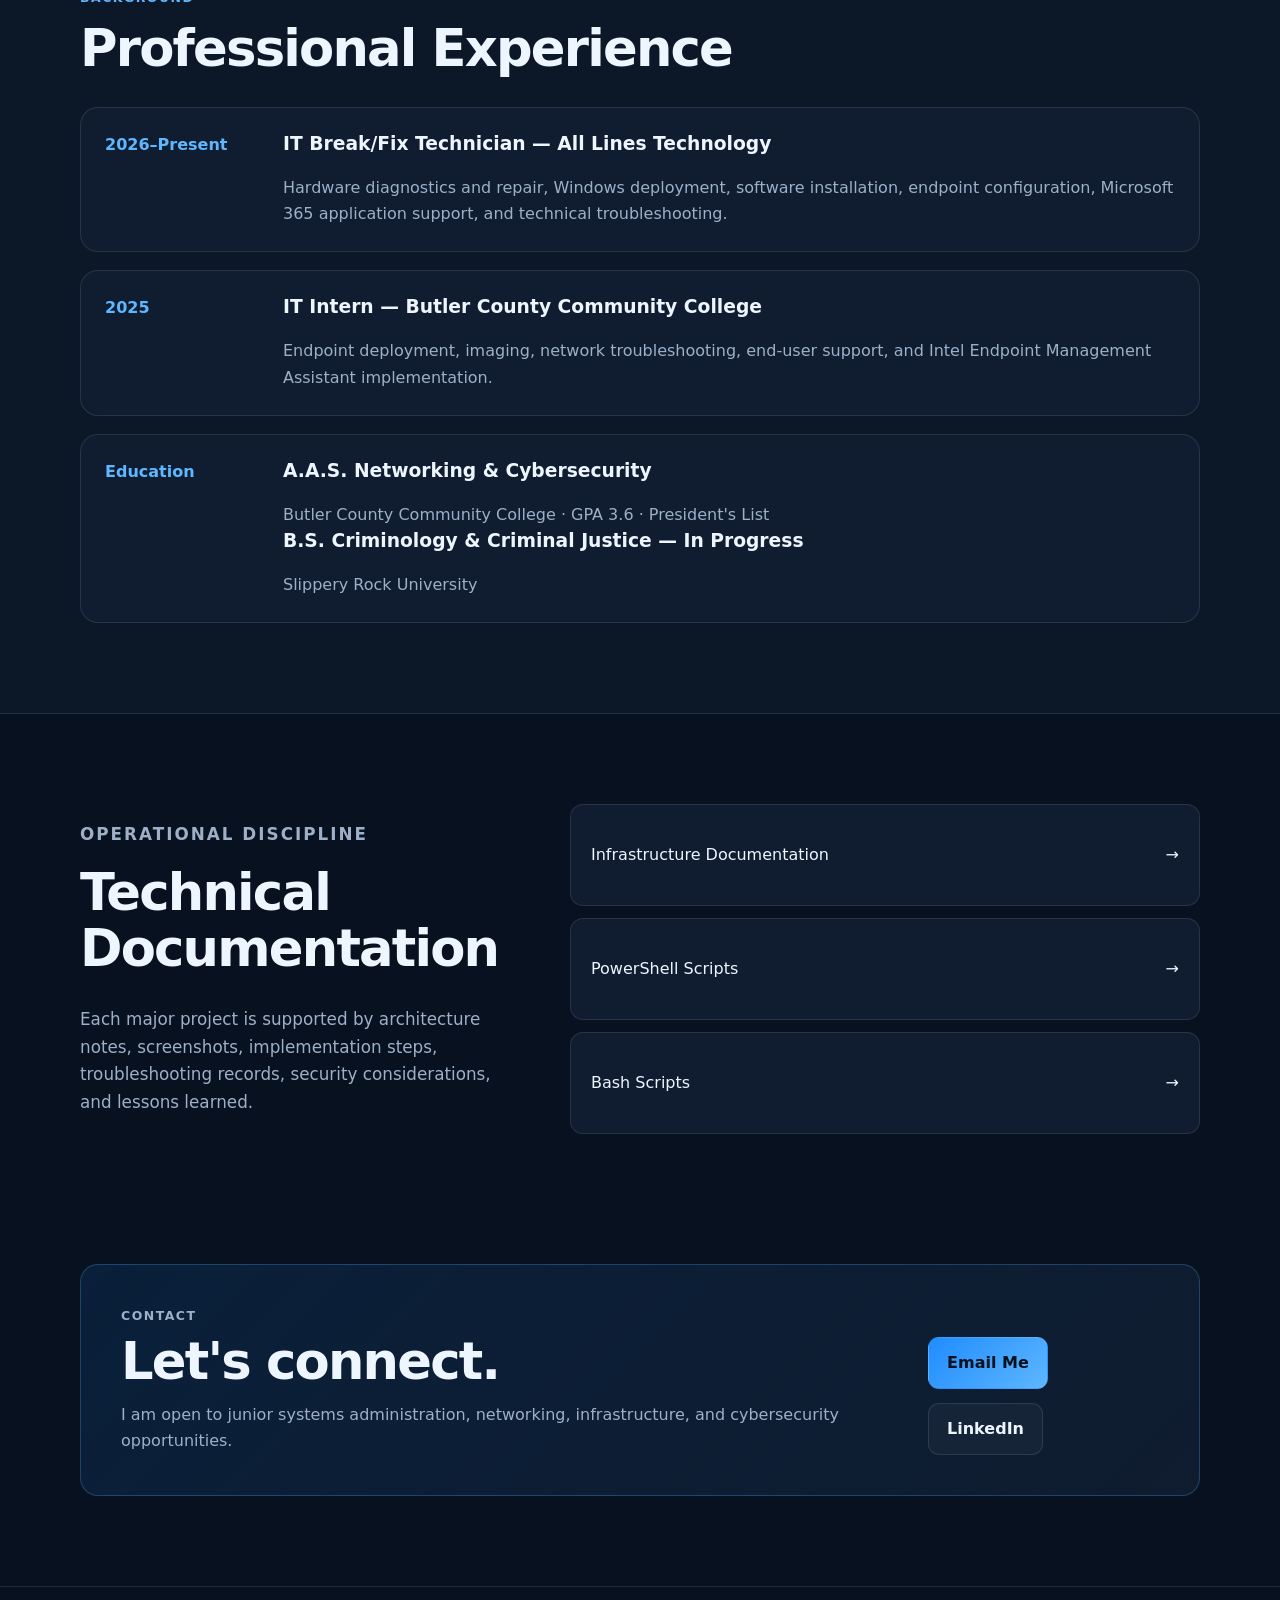
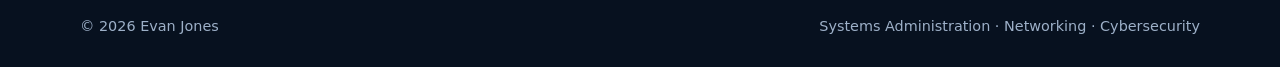
==== commit 99395449: "Add files via upload" ====
--- a/index.html
+++ b/index.html
@@ -1,317 +1,270 @@
-<!doctype html>
-<html lang="en">
-<head>
-  <meta charset="utf-8" />
-  <meta name="viewport" content="width=device-width, initial-scale=1" />
-  <title>Evan Jones — Networking & Cybersecurity</title>
-  <meta name="description" content="Resume site for Evan Jones — Networking & Cybersecurity Specialist." />
-
-  <style>
-    :root { --max: 980px; }
-    body { font-family: system-ui, -apple-system, Segoe UI, Roboto, Arial, sans-serif; margin:0; color:#101114; background:#ffffff; line-height:1.55; }
-    header { position: sticky; top: 0; background: rgba(255,255,255,.92); backdrop-filter: blur(10px); border-bottom: 1px solid #eee; z-index: 10; }
-    nav { max-width: var(--max); margin: 0 auto; padding: 14px 18px; display:flex; gap:12px; align-items:center; flex-wrap:wrap; }
-    nav a { color:#101114; text-decoration:none; padding:6px 10px; border-radius:10px; }
-    nav a:hover { background:#f2f2f2; }
-    main { max-width: var(--max); margin: 0 auto; padding: 26px 18px 60px; }
-    h1 { font-size: 2rem; margin: 12px 0 6px; letter-spacing:-0.02em; }
-    h2 { margin-top: 34px; font-size: 1.25rem; }
-    .muted { color:#555; }
-    .grid { display:grid; gap:14px; grid-template-columns: 1fr; }
-    @media (min-width: 860px){ .grid { grid-template-columns: 1.2fr .8fr; } }
-    .card { border:1px solid #eee; border-radius:16px; padding:16px; }
-    .row { display:flex; justify-content:space-between; gap:12px; flex-wrap:wrap; align-items:baseline; }
-    .pill { display:inline-block; padding:6px 10px; border:1px solid #e6e6e6; border-radius:999px; margin:6px 8px 0 0; font-size:.92rem; }
-    .btn { display:inline-block; padding:10px 14px; border-radius:12px; border:1px solid #e6e6e6; text-decoration:none; color:#101114; }
-    .btn:hover { background:#f7f7f7; }
-    ul { margin: 10px 0 0 18px; }
-    footer { border-top:1px solid #eee; padding:18px; text-align:center; color:#666; }
-
-    @media (prefers-color-scheme: dark){
-      body{ background:#0b0b0c; color:#f2f2f2; }
-      header{ background: rgba(11,11,12,.88); border-bottom:1px solid #222; }
-      nav a{ color:#f2f2f2; }
-      nav a:hover{ background:#161617; }
-      .card{ border:1px solid #222; }
-      .pill{ border:1px solid #222; }
-      .btn{ border:1px solid #222; color:#f2f2f2; }
-      .btn:hover{ background:#161617; }
-      footer{ border-top:1px solid #222; }
-      .muted{ color:#bdbdbd; }
-    }
-  </style>
-</head>
-<body>
-  <header>
-    <nav>
-      <strong style="margin-right:10px;">Evan Jones</strong>
-      <a href="#about">About</a>
-      <a href="#projects">Projects</a>
-      <a href="#experience">Experience</a>
-      <a href="#skills">Skills</a>
-      <a href="#education">Education</a>
-      <a href="#contact">Contact</a>
-      <span style="margin-left:auto;"></span>
-      <a class="btn" href="Resume.pdf" target="_blank" rel="noopener">Download Resume</a>
-    </nav>
-  </header>
-
-  <main>
-    <section id="about">
-      <h1>Networking & Cybersecurity Specialist</h1>
-      <p class="muted">
-        Evan Jones •
-        <a href="mailto:evnhjns96@gmail.com">evnhjns96@gmail.com</a> •
-        <a href="https://www.linkedin.com/in/evan-jones96" target="_blank" rel="noopener">LinkedIn</a>
-  
-      </p>
-
-      <div class="grid">
-        <div class="card">
-          <img src="Professional Photo.jpg"
-     style="width:100%; border-radius:12px; margin-top:12px; border:1px solid #ddd;">
-          <p>
-            Hello! I’m a networking and cybersecurity specialist focused on practical troubleshooting, hardening, and
-            hands-on systems work. I’m comfortable in collaborative team environments and enjoy building reliable
-            infrastructure end-to-end (DHCP/DNS, firewalls, VPN, monitoring, and automation).
-          </p>
-          <p class="muted">
-            AAS in Networking & Cybersecurity (BC3, 3.6 GPA; President’s List). Currently finishing a Bachelor’s in
-            Criminology & Criminal Justice (Slippery Rock University).
-          </p>
-          <p>
-            <a class="btn" href="#projects">See projects</a>
-            <a class="btn" href="#contact">Contact</a>
-          </p>
-        </div>
-
-        <div class="card">
-          <strong>Focus areas</strong>
-          <ul>
-            <li>Network design, segmentation, and troubleshooting (TCP/IP, VLANs, DNS, DHCP, NAT)</li>
-            <li>Linux and Windows Server administration (AD, GPOs, DHCP/DNS services)</li>
-            <li>Firewall configuration, hardening, and secure network architecture</li>
-            <li>Intrusion detection and security monitoring (Snort, Suricata, log analysis)</li>
-            <li>VPN and remote access solutions (WireGuard, secure tunneling)</li>
-            <li>Vulnerability assessment and system hardening best practices</li>
-          </ul>
-        </div>
-      </div>
-    </section>
-
-    <section id="projects">
-      <h2>Projects</h2>
-
-      <div class="card">
-  <div class="row">
-    <strong>Home Networking Server (Primarily CLI Built)</strong>
-    <span class="muted">DHCP • DNS • Firewall • NAT • VPN • NAS</span>
-  </div>
-
-  <p class="muted">
-    Solo built and maintained an at-home Linux server (Ubuntu) handling DHCP/DNS, firewalling, VLANs, NAT, and a WireGuard VPN,
-    plus NAS services. Designed for stability with documentation and rollback discipline.
-  </p>
-
-  <!-- Architecture image -->
-  <img src="Network Topology.jpg" alt="Home Server Architecture Diagram"
-       style="width:100%; border-radius:12px; margin-top:12px; border:1px solid #ddd;">
-
-  <!-- Video (responsive) -->
-<div style="position:relative; padding-bottom:56.25%; height:0; overflow:hidden; border-radius:12px; margin-top:14px; border:1px solid #222;">
-  <iframe
-    src="https://www.youtube.com/embed/2KMEOgHR0Ao?rel=0"
-    style="position:absolute; top:0; left:0; width:100%; height:100%; border:0;"
-    allow="accelerometer; autoplay; clipboard-write; encrypted-media; gyroscope; picture-in-picture; web-share"
-    allowfullscreen>
-  </iframe>
-</div>
-
-  <p class="muted" style="margin-top:8px;">
-    Short architecture walkthrough and live demo.
-  </p>
-</div>
-
-       <div class="card">
-        <div class="row">
-          <strong>Penetration Testing Lab — Kali Linux & Metasploitable</strong>
-          <span class="muted">Vulnerability exploits • Password cracking</span>
-        </div>
-        <p class="muted">
-          Penetration Testing Lab — Kali Linux & Metasploitable
-Built an isolated virtual lab environment using Kali Linux and Metasploitable virtual machines
-Conducted vulnerability scanning and enumeration to identify exploitable services
-Utilized the Metasploit Framework to exploit known vulnerabilities in a controlled environment
-Established controlled remote access to target system to demonstrate post-exploitation techniques
-Analyzed system vulnerabilities and documented findings for remediation and security improvement
-        </p>
-      </div>
-
-<div style="position:relative; padding-bottom:56.25%; height:0; overflow:hidden; border-radius:12px; margin-top:14px; border:1px solid #222;">
-  <iframe
-    src="https://www.youtube.com/embed/Q4BxgFnEnVk?si=5E-kfPKvc0TfepcZ"
-    style="position:absolute; top:0; left:0; width:100%; height:100%; border:0;"
-    allow="accelerometer; autoplay; clipboard-write; encrypted-media; gyroscope; picture-in-picture; web-share"
-    allowfullscreen>
-  </iframe>
-</div>
-
-       <p class="muted" style="margin-top:8px;">
-    Part 1
-  </p>
-</div>
-
-<div style="position:relative; padding-bottom:56.25%; height:0; overflow:hidden; border-radius:12px; margin-top:14px; border:1px solid #222;">
-  <iframe
-    src="https://www.youtube.com/embed/KmOeYsVaBUI?si=f6VOeXqziHRToFZq"
-    style="position:absolute; top:0; left:0; width:100%; height:100%; border:0;"
-    allow="accelerometer; autoplay; clipboard-write; encrypted-media; gyroscope; picture-in-picture; web-share"
-    allowfullscreen>
-  </iframe>
-</div>
-
-       <p class="muted" style="margin-top:8px;">
-    Part 2
-  </p>
-</div>
-
-      
-      <div class="card">
-        <div class="row">
-          <strong>Intel EMA Rollout (BC3 IT Department project)</strong>
-          <span class="muted">Remote configuration • Pre-OS access</span>
-        </div>
-        <p class="muted">
-          Led a solo project setting up Intel EMA and remotely configuring it across campus workstations to support
-          troubleshooting even before booting into the OS.
-        </p>
-      </div>
-
-      <div class="card">
-        <div class="row">
-          <strong>Windows Server 2019 Active Directory Lab</strong>
-          <span class="muted">AD • GPO • Internal networking</span>
-        </div>
-        <p class="muted">
-          Built a virtual Windows Server environment with Active Directory, DHCP, internal NIC configuration, and test
-          “dummy accounts” used by other VMs in the lab.
-        </p>
-      </div>
-      </p>
-    </section>
-
-    <section id="experience">
-      <h2>Experience</h2>
-
-     <div class="card">
-        <div class="row">
-          <strong>IT Break/Fix Technician (All Lines Technology)</strong>
-          <span class="muted">Current position</span>
-        </div>
-        <ul>
-          <li class="muted">Endpoint security, hardware diagnostics, software optimization</li>
-        </ul>
-      </div>
-      
-      <div class="card">
-        <div class="row">
-          <strong>IT Department — Butler County Community College (Internship)</strong>
-          <span class="muted">Internship</span>
-        </div>
-        <ul>
-          <li class="muted">Endpoint support, solo projects, systems monitoring.</li>
-        </ul>
-      </div>
-
-      <div class="card">
-        <div class="row">
-          <strong>Studio Mechanic — IATSE 489</strong>
-          <span class="muted">2025 – 2026</span>
-        </div>
-     
-        <ul>
-          <li class="muted">Teamwork, attention to detail, large projects.</li>
-        </ul>
-      </div>
-
-      <div class="card">
-        <div class="row">
-          <strong>Private Security Officer — St. Moritz Security Services</strong>
-          <span class="muted">2023 – 2025</span>
-        </div>
-        <ul>
-          <li class="muted">Solo work, computer systems, monitoring.</li>
-        </ul>
-      </div>
-
-    </section>
-
-    <section id="skills">
-      <h2>Skills</h2>
-      <div class="card">
-        <span class="pill">TCP/IP, UDP, DNS, DHCP</span>
-        <span class="pill">Subnetting, CIDR, VLANs, NAT, Routing & Switching</span>
-        <span class="pill">Network segmentation & zero-trust concepts</span>
-        <span class="pill">Technical documentation</span>
-        <span class="pill">Troubleshooting & root cause analysis</span>
-        <span class="pill">Change management</span>
-        <span class="pill">Wireshark / packet capture analysis</span>
-        <span class="pill">Firewall configuration (stateful filtering, ACLs)</span>
-        <span class="pill">LAN/WAN troubleshooting</span>
-        <span class="pill">IDS/IPS (Snort, Suricata)</span>
-        <span class="pill">Basic AWS/Azure networking concepts</span>
-        <span class="pill">Cloud security fundamentals</span>
-        <span class="pill">Identity and Access Management (IAM) concepts</span>
-        <span class="pill">Vulnerability scanning (Nmap, Nessus/OpenVAS)</span>
-        <span class="pill">Endpoint hardening & system hardening</span>
-        <span class="pill">Threat detection & incident response fundamentals</span>
-        <span class="pill">Log analysis & SIEM basics (Splunk, Elastic, Graylog concepts)</span>
-        <span class="pill">Honeypots / deception tech</span>
-        <span class="pill">Security best practices (least privilege, patching, MFA, segmentation)</span>
-        <span class="pill">Linux (Ubuntu, CLI administration, systemd, bash)</span>
-        <span class="pill">Windows Server 2019/2022 (Active Directory, GPO, DHCP, DNS)</span>
-        <span class="pill">Virtualization (VMware, VirtualBox, Hyper-V)</span>
-        <span class="pill">NAS / storage services (Samba, NFS concepts)</span>
-        <span class="pill">VPNs (WireGuard, OpenVPN)</span>
-        <span class="pill">Bash scripting</span>
-        <span class="pill">Powershell automation</span>
-        <span class="pill">Incident reporting</span>
-      </div>
-    </section>
-
-    <section id="education">
-      <h2>Education & Certificates</h2>
-      <div class="card">
-        <ul>
-          <li><strong>AAS, Networking & Cybersecurity</strong> — Butler County Community College (3.6 GPA; President’s List)</li>
-          <li><strong>BA (in progress), Criminology & Criminal Justice</strong> — Slippery Rock University of Pennsylvania</li>
-          <li>TestOut/CompTIA: Cyber Defense Pro, Hybrid Server Pro, Network Pro, PC Pro, Security Pro</li>
-          <li>Hack The Box (HTB) Academy & Labs</li>
-        </ul>
-      </div>
-    </section>
-
-    <section id="contact">
-      <h2>Contact</h2>
-      <div class="card">
-        <p>Email: <a href="mailto:evnhjns96@gmail.com">evnhjns96@gmail.com</a></p>
-        <p>LinkedIn: <a href="https://www.linkedin.com/in/evan-jones96" target="_blank" rel="noopener">evan-jones96</a></p>
-       
-      </div>
-    </section>
-  </main>
-
-  <footer>© <span id="y"></span> Evan Jones</footer>
-  <script>document.getElementById("y").textContent = new Date().getFullYear();</script>
-</body>
-</html>
-
-
-
-
-
-
-
-
-
-
+<!DOCTYPE html>
+<html lang="en">
+<head>
+  <meta charset="UTF-8" />
+  <meta name="viewport" content="width=device-width, initial-scale=1.0" />
+  <meta name="description" content="Evan Jones — Systems Administration, Networking, and Cybersecurity portfolio." />
+  <title>Evan Jones | Systems Administration, Networking & Cybersecurity</title>
+  <link rel="stylesheet" href="styles.css" />
+</head>
+<body>
+  <header class="site-header">
+    <nav class="nav container" aria-label="Primary navigation">
+      <a class="brand" href="#home">EJ</a>
+      <button class="menu-toggle" aria-expanded="false" aria-controls="nav-links">Menu</button>
+      <div id="nav-links" class="nav-links">
+        <a href="#about">About</a>
+        <a href="#skills">Skills</a>
+        <a href="#projects">Projects</a>
+        <a href="#experience">Experience</a>
+        <a href="#documentation">Documentation</a>
+        <a href="#contact">Contact</a>
+      </div>
+    </nav>
+  </header>
+
+  <main>
+    <section id="home" class="hero">
+      <div class="container hero-grid">
+        <div>
+          <p class="eyebrow">Systems Administration · Networking · Cybersecurity</p>
+          <h1>Evan Jones</h1>
+          <p class="hero-copy">
+            I build, administer, secure, and document enterprise-style IT infrastructure.
+          </p>
+          <div class="hero-actions">
+            <a class="button primary" href="#projects">View Projects</a>
+            <a class="button secondary" href="assets/Evan_Jones_Resume.docx">Download Resume</a>
+          </div>
+          <div class="quick-links">
+            <a href="https://www.linkedin.com/in/evan-jones96" target="_blank" rel="noreferrer">LinkedIn</a>
+            <a href="https://github.com/evnhjns96-ops" target="_blank" rel="noreferrer">GitHub</a>
+            <a href="mailto:evnhjns96@gmail.com">Email</a>
+          </div>
+        </div>
+
+        <aside class="status-panel" aria-label="Enterprise lab status">
+          <div class="panel-heading">
+            <span>Enterprise Lab</span>
+            <span class="status-label">Portfolio Environment</span>
+          </div>
+          <div class="status-list">
+            <div><span class="dot online"></span>Proxmox VE</div>
+            <div><span class="dot online"></span>pfSense Firewall</div>
+            <div><span class="dot online"></span>Ubuntu Services</div>
+            <div><span class="dot online"></span>Wazuh SIEM</div>
+            <div><span class="dot online"></span>Cowrie Honeypot</div>
+            <div><span class="dot online"></span>WireGuard VPN</div>
+            <div><span class="dot build"></span>Active Directory Security Lab</div>
+          </div>
+          <p class="panel-note">Status indicators are portfolio labels and do not expose live internal services.</p>
+        </aside>
+      </div>
+    </section>
+
+    <section id="about" class="section">
+      <div class="container two-column">
+        <div>
+          <p class="section-kicker">About</p>
+          <h2>Infrastructure-first, security-minded.</h2>
+        </div>
+        <div>
+          <p>
+            I am an IT professional focused on systems administration, networking, and cybersecurity.
+            My work combines practical endpoint support with hands-on administration of Windows and Linux
+            systems, virtualization, network segmentation, monitoring, and security tooling.
+          </p>
+          <p>
+            I earned an A.A.S. in Networking &amp; Cybersecurity and continue building enterprise-style
+            environments that demonstrate implementation, troubleshooting, hardening, monitoring, and documentation.
+          </p>
+        </div>
+      </div>
+    </section>
+
+    <section id="skills" class="section alt">
+      <div class="container">
+        <p class="section-kicker">Core capabilities</p>
+        <h2>Technical Skills</h2>
+        <div class="card-grid skills-grid">
+          <article class="card">
+            <h3>Systems</h3>
+            <p>Windows Server 2022, Windows 10/11, Ubuntu Server, Active Directory, Group Policy, SSH, Samba, Microsoft 365</p>
+          </article>
+          <article class="card">
+            <h3>Networking</h3>
+            <p>TCP/IP, VLANs, routing, switching, NAT, DNS, DHCP, pfSense, WireGuard, Omada, firewall administration</p>
+          </article>
+          <article class="card">
+            <h3>Cybersecurity</h3>
+            <p>Wazuh SIEM, Suricata IDS, Cowrie, Wireshark, vulnerability assessment, endpoint hardening, log analysis</p>
+          </article>
+          <article class="card">
+            <h3>Virtualization &amp; Infrastructure</h3>
+            <p>Proxmox VE, VMware, Hyper-V, Docker, Portainer, NAS administration, system monitoring, disaster recovery concepts</p>
+          </article>
+          <article class="card">
+            <h3>Microsoft 365</h3>
+            <p>Outlook, Teams, SharePoint, OneDrive, Exchange Online concepts, application deployment, end-user support</p>
+          </article>
+          <article class="card">
+            <h3>Automation &amp; Documentation</h3>
+            <p>PowerShell, Bash, technical manuals, runbooks, troubleshooting guides, deployment procedures, network diagrams</p>
+          </article>
+        </div>
+      </div>
+    </section>
+
+    <section id="projects" class="section">
+      <div class="container">
+        <p class="section-kicker">Selected work</p>
+        <h2>Enterprise Infrastructure Portfolio</h2>
+        <div class="project-grid">
+          <article class="project-card featured">
+            <div class="project-meta">Flagship Project</div>
+            <h3>Enterprise Infrastructure Lab</h3>
+            <p>
+              Proxmox-based environment hosting firewall, Linux services, SIEM, honeypot, monitoring,
+              storage, and centralized management services across segmented networks.
+            </p>
+            <ul>
+              <li>pfSense routing, NAT, DHCP, DNS, firewall rules, and VLAN segmentation</li>
+              <li>WireGuard remote administration and SSH key authentication</li>
+              <li>Docker, Portainer, Samba NAS, Omada Controller, and Uptime Kuma</li>
+              <li>Documented architecture, procedures, and troubleshooting</li>
+            </ul>
+            <a href="https://github.com/evnhjns96-ops/enterprise-infrastructure-lab" target="_blank" rel="noreferrer">View repository →</a>
+          </article>
+
+          <article class="project-card">
+            <div class="project-meta">Windows Infrastructure</div>
+            <h3>Active Directory Security Lab</h3>
+            <p>
+              Windows Server 2022 domain environment designed to demonstrate administration,
+              attack simulation, hardening, and validation.
+            </p>
+            <ul>
+              <li>AD DS, DNS, OUs, users, groups, and domain workstations</li>
+              <li>Controlled Kali Linux attack simulation</li>
+              <li>Group Policy, least privilege, password controls, and hardening</li>
+              <li>Post-hardening retesting and remediation documentation</li>
+            </ul>
+            <a href="https://github.com/evnhjns96-ops/active-directory-security-lab" target="_blank" rel="noreferrer">View repository →</a>
+          </article>
+
+          <article class="project-card">
+            <div class="project-meta">Security Operations</div>
+            <h3>SIEM, IDS &amp; Honeypot Lab</h3>
+            <p>
+              Centralized visibility and threat monitoring using Wazuh, Suricata, pfSense logging,
+              and a segmented Cowrie SSH honeypot.
+            </p>
+            <ul>
+              <li>Agent deployment and centralized event collection</li>
+              <li>Intrusion detection and firewall log analysis</li>
+              <li>Honeypot activity review and attacker-behavior monitoring</li>
+              <li>Network isolation and defensive rule refinement</li>
+            </ul>
+            <a href="https://github.com/evnhjns96-ops/security-operations-lab" target="_blank" rel="noreferrer">View repository →</a>
+          </article>
+
+          <article class="project-card">
+            <div class="project-meta">Offensive Security</div>
+            <h3>Kali Penetration Testing Lab</h3>
+            <p>
+              Isolated Kali Linux and Metasploitable environment used to practice a complete
+              vulnerability assessment and exploitation workflow.
+            </p>
+            <ul>
+              <li>Scanning, enumeration, and service identification</li>
+              <li>Controlled exploitation using Metasploit</li>
+              <li>Post-exploitation validation</li>
+              <li>Remediation-focused documentation</li>
+            </ul>
+            <a href="https://github.com/evnhjns96-ops/kali-pentest-lab" target="_blank" rel="noreferrer">View repository →</a>
+          </article>
+        </div>
+      </div>
+    </section>
+
+    <section id="experience" class="section alt">
+      <div class="container">
+        <p class="section-kicker">Background</p>
+        <h2>Professional Experience</h2>
+        <div class="timeline">
+          <article>
+            <div class="timeline-date">2026–Present</div>
+            <div>
+              <h3>IT Break/Fix Technician — All Lines Technology</h3>
+              <p>Hardware diagnostics and repair, Windows deployment, software installation, endpoint configuration, Microsoft 365 application support, and technical troubleshooting.</p>
+            </div>
+          </article>
+          <article>
+            <div class="timeline-date">2025</div>
+            <div>
+              <h3>IT Intern — Butler County Community College</h3>
+              <p>Endpoint deployment, imaging, network troubleshooting, end-user support, and Intel Endpoint Management Assistant implementation.</p>
+            </div>
+          </article>
+          <article>
+            <div class="timeline-date">Education</div>
+            <div>
+              <h3>A.A.S. Networking &amp; Cybersecurity</h3>
+              <p>Butler County Community College · GPA 3.6 · President's List</p>
+              <h3>B.S. Criminology &amp; Criminal Justice — In Progress</h3>
+              <p>Slippery Rock University</p>
+            </div>
+          </article>
+        </div>
+      </div>
+    </section>
+
+    <section id="documentation" class="section">
+      <div class="container two-column">
+        <div>
+          <p class="section-kicker">Operational discipline</p>
+          <h2>Technical Documentation</h2>
+          <p>
+            Each major project is supported by architecture notes, screenshots, implementation steps,
+            troubleshooting records, security considerations, and lessons learned.
+          </p>
+        </div>
+        <div class="doc-list">
+          <a href="https://github.com/evnhjns96-ops/technical-documentation" target="_blank" rel="noreferrer">
+            <span>Infrastructure Documentation</span><span>→</span>
+          </a>
+          <a href="https://github.com/evnhjns96-ops/powershell-scripts" target="_blank" rel="noreferrer">
+            <span>PowerShell Scripts</span><span>→</span>
+          </a>
+          <a href="https://github.com/evnhjns96-ops/bash-scripts" target="_blank" rel="noreferrer">
+            <span>Bash Scripts</span><span>→</span>
+          </a>
+        </div>
+      </div>
+    </section>
+
+    <section id="contact" class="section contact-section">
+      <div class="container contact-card">
+        <div>
+          <p class="section-kicker">Contact</p>
+          <h2>Let's connect.</h2>
+          <p>I am open to junior systems administration, networking, infrastructure, and cybersecurity opportunities.</p>
+        </div>
+        <div class="contact-actions">
+          <a class="button primary" href="mailto:evnhjns96@gmail.com">Email Me</a>
+          <a class="button secondary" href="https://www.linkedin.com/in/evan-jones96" target="_blank" rel="noreferrer">LinkedIn</a>
+        </div>
+      </div>
+    </section>
+  </main>
+
+  <footer>
+    <div class="container footer-content">
+      <span>© <span id="year"></span> Evan Jones</span>
+      <span>Systems Administration · Networking · Cybersecurity</span>
+    </div>
+  </footer>
+
+  <script src="script.js"></script>
+</body>
+</html>
--- a/styles.css
+++ b/styles.css
@@ -0,0 +1,161 @@
+:root {
+  --bg: #07111f;
+  --bg-soft: #0c1728;
+  --panel: #101d30;
+  --panel-2: #13243a;
+  --text: #edf5ff;
+  --muted: #9db0c8;
+  --line: rgba(255,255,255,.1);
+  --blue: #5eb7ff;
+  --blue-strong: #208cff;
+  --green: #4bd49b;
+  --amber: #ffc857;
+  --shadow: 0 18px 60px rgba(0,0,0,.28);
+  --radius: 18px;
+}
+
+* { box-sizing: border-box; }
+html { scroll-behavior: smooth; }
+body {
+  margin: 0;
+  background: var(--bg);
+  color: var(--text);
+  font-family: Inter, ui-sans-serif, system-ui, -apple-system, BlinkMacSystemFont, "Segoe UI", sans-serif;
+  line-height: 1.65;
+}
+a { color: inherit; }
+.container { width: min(1120px, calc(100% - 40px)); margin: 0 auto; }
+
+.site-header {
+  position: sticky;
+  top: 0;
+  z-index: 20;
+  background: rgba(7,17,31,.84);
+  border-bottom: 1px solid var(--line);
+  backdrop-filter: blur(14px);
+}
+.nav { min-height: 72px; display: flex; align-items: center; justify-content: space-between; gap: 24px; }
+.brand {
+  width: 42px; height: 42px; border: 1px solid rgba(94,183,255,.45);
+  border-radius: 12px; display: grid; place-items: center; font-weight: 800; text-decoration: none;
+  background: linear-gradient(135deg, rgba(94,183,255,.2), rgba(32,140,255,.06));
+}
+.nav-links { display: flex; gap: 24px; align-items: center; }
+.nav-links a { text-decoration: none; color: var(--muted); font-size: .94rem; }
+.nav-links a:hover { color: var(--text); }
+.menu-toggle { display: none; }
+
+.hero {
+  padding: 110px 0 90px;
+  background:
+    radial-gradient(circle at 20% 15%, rgba(32,140,255,.18), transparent 32%),
+    radial-gradient(circle at 85% 30%, rgba(94,183,255,.11), transparent 28%);
+}
+.hero-grid { display: grid; grid-template-columns: 1.35fr .8fr; gap: 70px; align-items: center; }
+.eyebrow, .section-kicker {
+  color: var(--blue);
+  text-transform: uppercase;
+  letter-spacing: .12em;
+  font-size: .78rem;
+  font-weight: 800;
+}
+h1 { font-size: clamp(3.5rem, 8vw, 6.8rem); line-height: .95; margin: 14px 0 24px; letter-spacing: -.055em; }
+h2 { font-size: clamp(2rem, 4vw, 3.35rem); line-height: 1.08; letter-spacing: -.035em; margin: 8px 0 30px; }
+h3 { margin-top: 0; line-height: 1.3; }
+.hero-copy { color: var(--muted); font-size: clamp(1.15rem, 2vw, 1.45rem); max-width: 680px; }
+.hero-actions, .contact-actions { display: flex; gap: 14px; flex-wrap: wrap; margin-top: 32px; }
+.button {
+  display: inline-flex; align-items: center; justify-content: center; padding: 12px 18px;
+  border-radius: 11px; text-decoration: none; font-weight: 750; border: 1px solid transparent;
+}
+.button.primary { background: linear-gradient(135deg, var(--blue-strong), var(--blue)); color: #04101c; }
+.button.secondary { border-color: var(--line); background: rgba(255,255,255,.035); }
+.button:hover { transform: translateY(-1px); }
+.quick-links { display: flex; gap: 20px; margin-top: 26px; }
+.quick-links a { color: var(--muted); text-decoration: none; font-size: .95rem; }
+.quick-links a:hover { color: var(--blue); }
+
+.status-panel {
+  padding: 24px;
+  border: 1px solid rgba(94,183,255,.22);
+  border-radius: var(--radius);
+  background: linear-gradient(180deg, rgba(16,29,48,.96), rgba(12,23,40,.96));
+  box-shadow: var(--shadow);
+}
+.panel-heading { display: flex; justify-content: space-between; gap: 16px; padding-bottom: 16px; border-bottom: 1px solid var(--line); font-weight: 800; }
+.status-label { color: var(--muted); font-size: .78rem; font-weight: 600; }
+.status-list { display: grid; gap: 13px; margin: 20px 0; }
+.status-list div { display: flex; align-items: center; gap: 10px; color: #dce9f8; }
+.dot { width: 9px; height: 9px; border-radius: 50%; display: inline-block; box-shadow: 0 0 12px currentColor; }
+.dot.online { background: var(--green); color: var(--green); }
+.dot.build { background: var(--amber); color: var(--amber); }
+.panel-note { color: var(--muted); font-size: .78rem; margin: 0; }
+
+.section { padding: 90px 0; }
+.section.alt { background: var(--bg-soft); border-top: 1px solid var(--line); border-bottom: 1px solid var(--line); }
+.two-column { display: grid; grid-template-columns: .8fr 1.2fr; gap: 70px; }
+.two-column p { color: var(--muted); font-size: 1.05rem; }
+
+.card-grid { display: grid; grid-template-columns: repeat(3, 1fr); gap: 18px; }
+.card, .project-card {
+  border: 1px solid var(--line); background: var(--panel); border-radius: var(--radius);
+  padding: 25px; box-shadow: 0 10px 35px rgba(0,0,0,.12);
+}
+.card p, .project-card p, .project-card li { color: var(--muted); }
+.card h3, .project-card h3 { color: var(--text); }
+.project-grid { display: grid; grid-template-columns: repeat(2, 1fr); gap: 20px; }
+.project-card.featured { border-color: rgba(94,183,255,.38); background: linear-gradient(180deg, #13243a, #101d30); }
+.project-card ul { padding-left: 20px; }
+.project-card a { color: var(--blue); font-weight: 750; text-decoration: none; }
+.project-meta { color: var(--blue); text-transform: uppercase; font-size: .73rem; letter-spacing: .1em; font-weight: 800; margin-bottom: 12px; }
+
+.timeline { display: grid; gap: 18px; }
+.timeline article {
+  display: grid; grid-template-columns: 150px 1fr; gap: 28px;
+  padding: 24px; border: 1px solid var(--line); border-radius: var(--radius); background: var(--panel);
+}
+.timeline-date { color: var(--blue); font-weight: 800; }
+.timeline p { color: var(--muted); margin-bottom: 0; }
+
+.doc-list { display: grid; gap: 12px; }
+.doc-list a {
+  display: flex; justify-content: space-between; align-items: center;
+  border: 1px solid var(--line); background: var(--panel); padding: 18px 20px;
+  border-radius: 13px; text-decoration: none;
+}
+.doc-list a:hover { border-color: rgba(94,183,255,.4); }
+
+.contact-section { padding-top: 40px; }
+.contact-card {
+  display: flex; justify-content: space-between; align-items: center; gap: 32px;
+  padding: 40px; border: 1px solid rgba(94,183,255,.25); border-radius: var(--radius);
+  background: linear-gradient(135deg, rgba(32,140,255,.12), rgba(16,29,48,.95));
+}
+.contact-card h2 { margin-bottom: 12px; }
+.contact-card p { color: var(--muted); margin: 0; }
+
+footer { border-top: 1px solid var(--line); padding: 28px 0; color: var(--muted); font-size: .9rem; }
+.footer-content { display: flex; justify-content: space-between; gap: 20px; }
+
+@media (max-width: 860px) {
+  .hero-grid, .two-column { grid-template-columns: 1fr; gap: 38px; }
+  .card-grid, .project-grid { grid-template-columns: 1fr; }
+  .menu-toggle {
+    display: inline-flex; color: var(--text); background: transparent; border: 1px solid var(--line);
+    padding: 8px 12px; border-radius: 8px;
+  }
+  .nav-links {
+    display: none; position: absolute; top: 72px; left: 20px; right: 20px; flex-direction: column;
+    align-items: stretch; padding: 18px; background: var(--panel); border: 1px solid var(--line); border-radius: 14px;
+  }
+  .nav-links.open { display: flex; }
+  .timeline article { grid-template-columns: 1fr; gap: 8px; }
+  .contact-card, .footer-content { flex-direction: column; align-items: flex-start; }
+}
+
+@media (max-width: 520px) {
+  .container { width: min(100% - 28px, 1120px); }
+  .hero { padding-top: 78px; }
+  h1 { font-size: 3.7rem; }
+  .quick-links { flex-wrap: wrap; }
+}
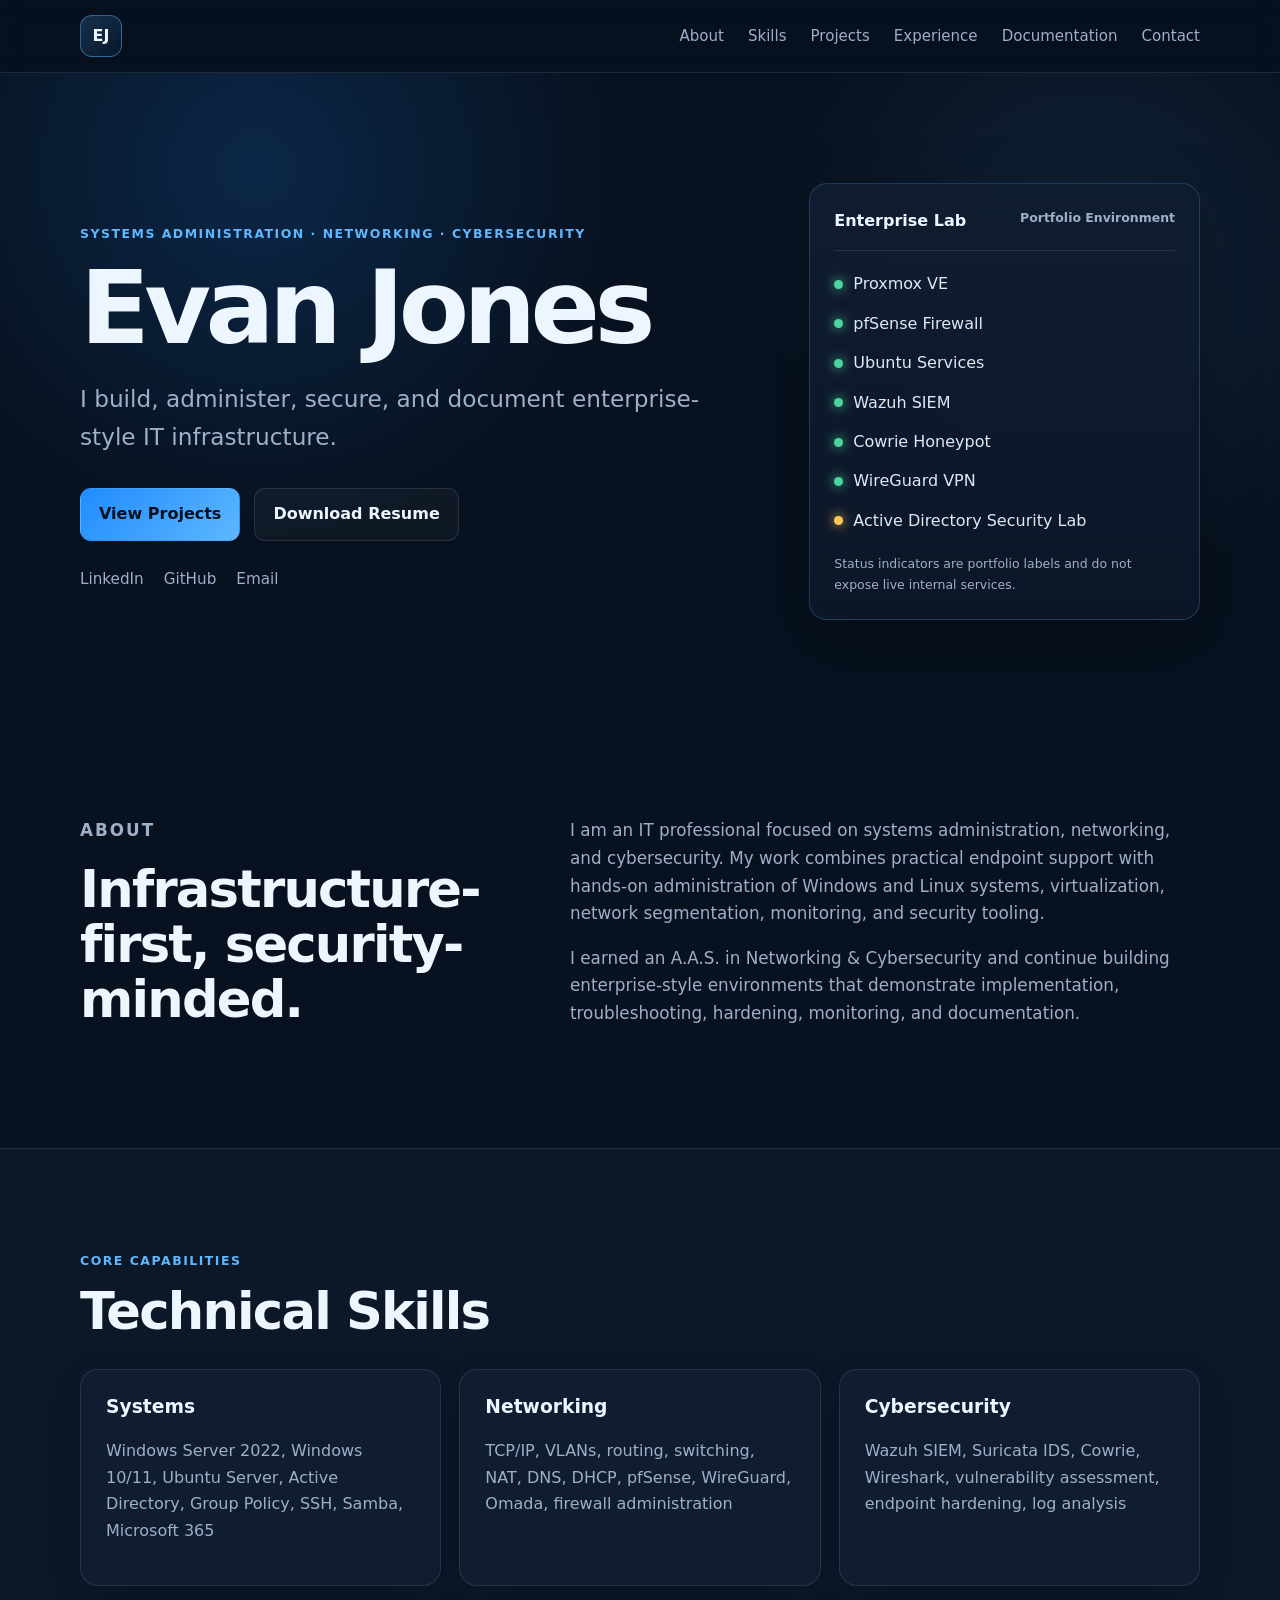
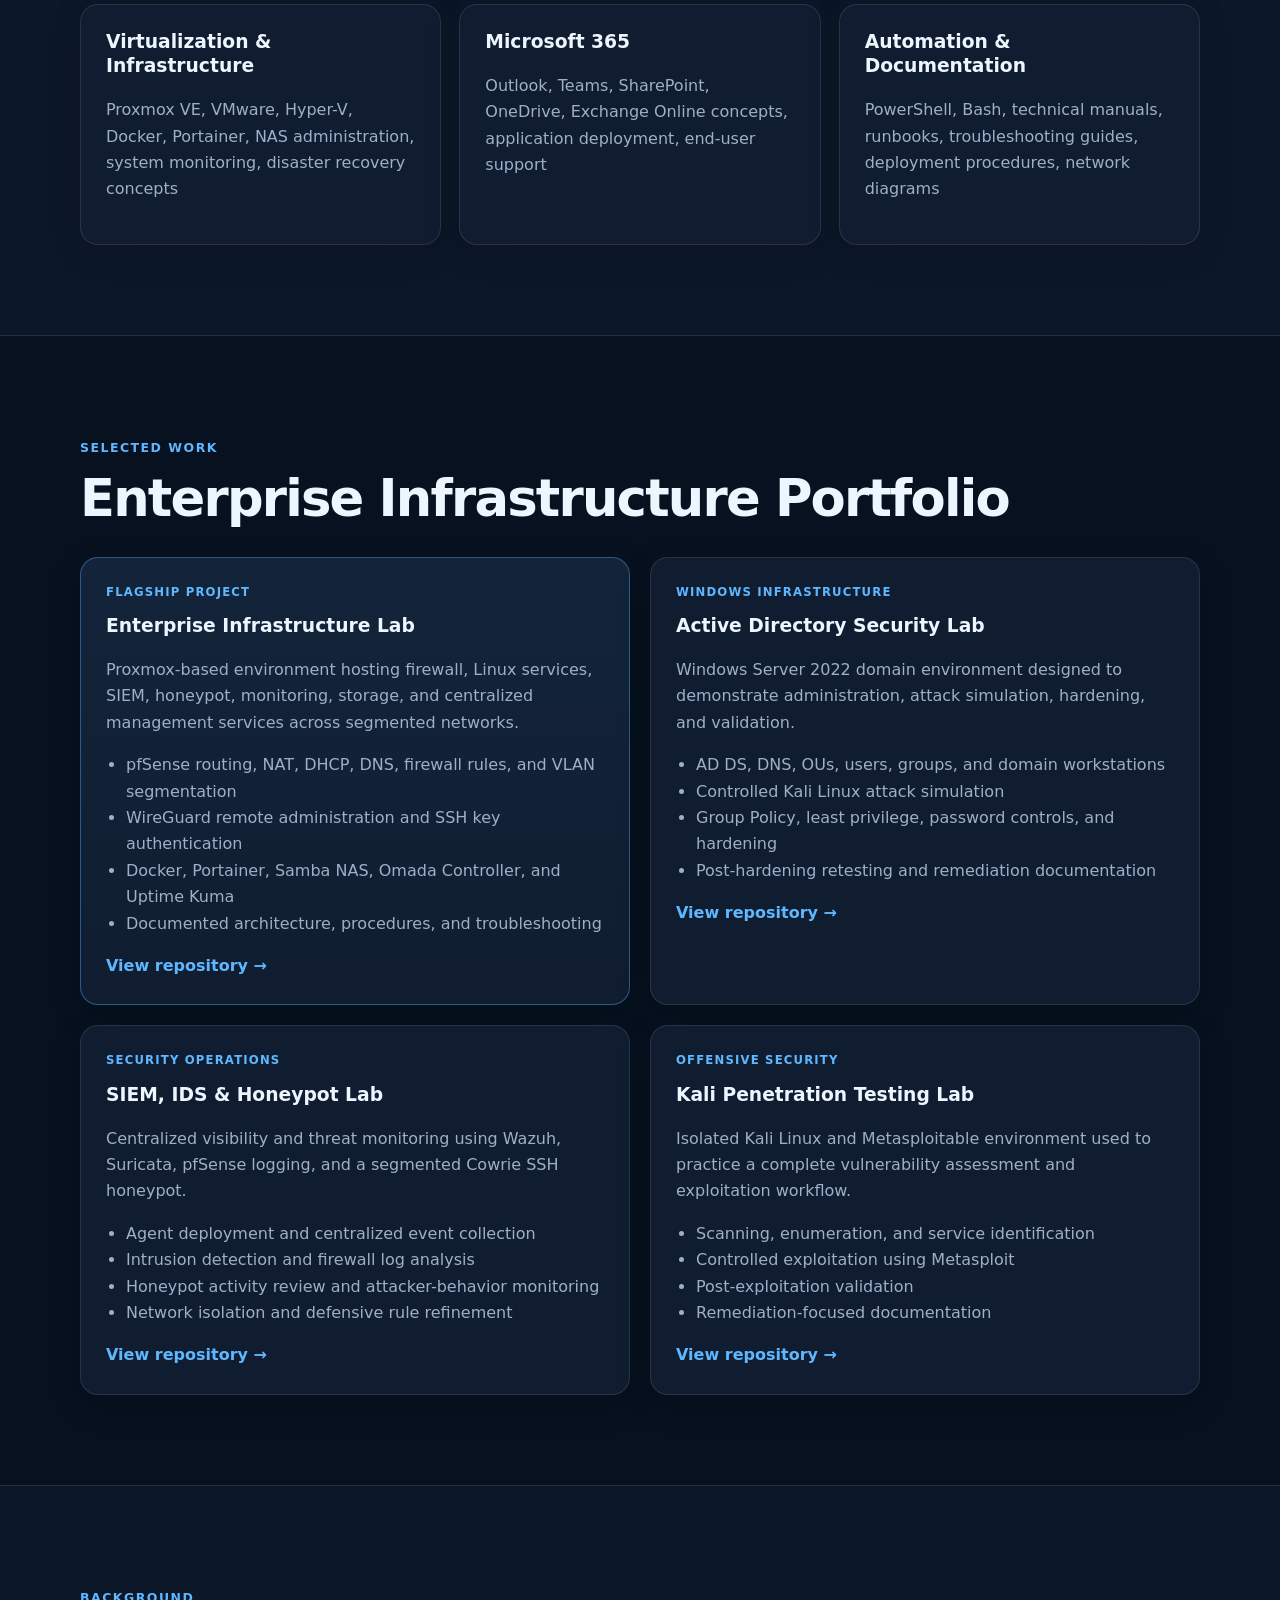
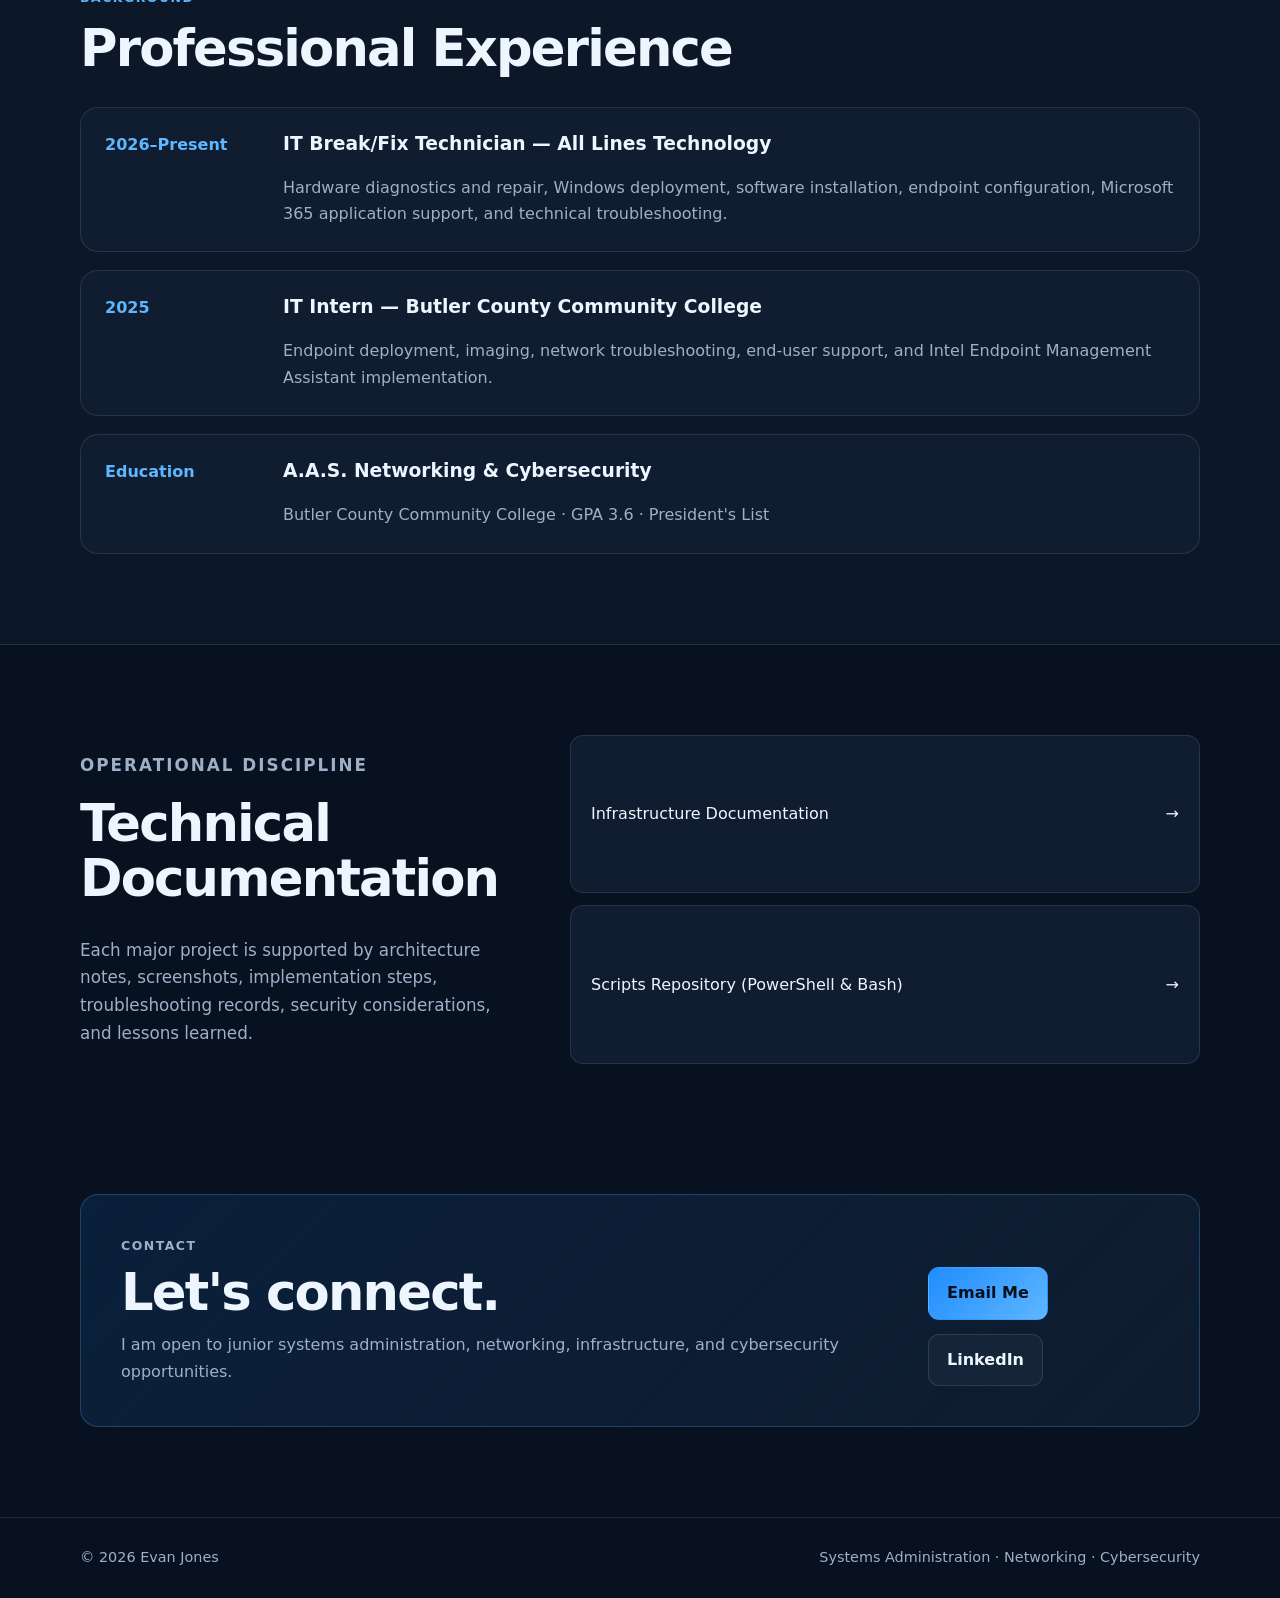
==== commit 20ee5a54: "Add files via upload" ====
--- a/index.html
+++ b/index.html
@@ -211,10 +211,7 @@
             <div>
               <h3>A.A.S. Networking &amp; Cybersecurity</h3>
               <p>Butler County Community College · GPA 3.6 · President's List</p>
-              <h3>B.S. Criminology &amp; Criminal Justice — In Progress</h3>
-              <p>Slippery Rock University</p>
-            </div>
-          </article>
+              </article>
         </div>
       </div>
     </section>
@@ -233,12 +230,7 @@
           <a href="https://github.com/evnhjns96-ops/technical-documentation" target="_blank" rel="noreferrer">
             <span>Infrastructure Documentation</span><span>→</span>
           </a>
-          <a href="https://github.com/evnhjns96-ops/powershell-scripts" target="_blank" rel="noreferrer">
-            <span>PowerShell Scripts</span><span>→</span>
-          </a>
-          <a href="https://github.com/evnhjns96-ops/bash-scripts" target="_blank" rel="noreferrer">
-            <span>Bash Scripts</span><span>→</span>
-          </a>
+          <a href="https://github.com/evnhjns96-ops/scripts" target="_blank" rel="noreferrer"><span>Scripts Repository (PowerShell &amp; Bash)</span><span>→</span></a>
         </div>
       </div>
     </section>
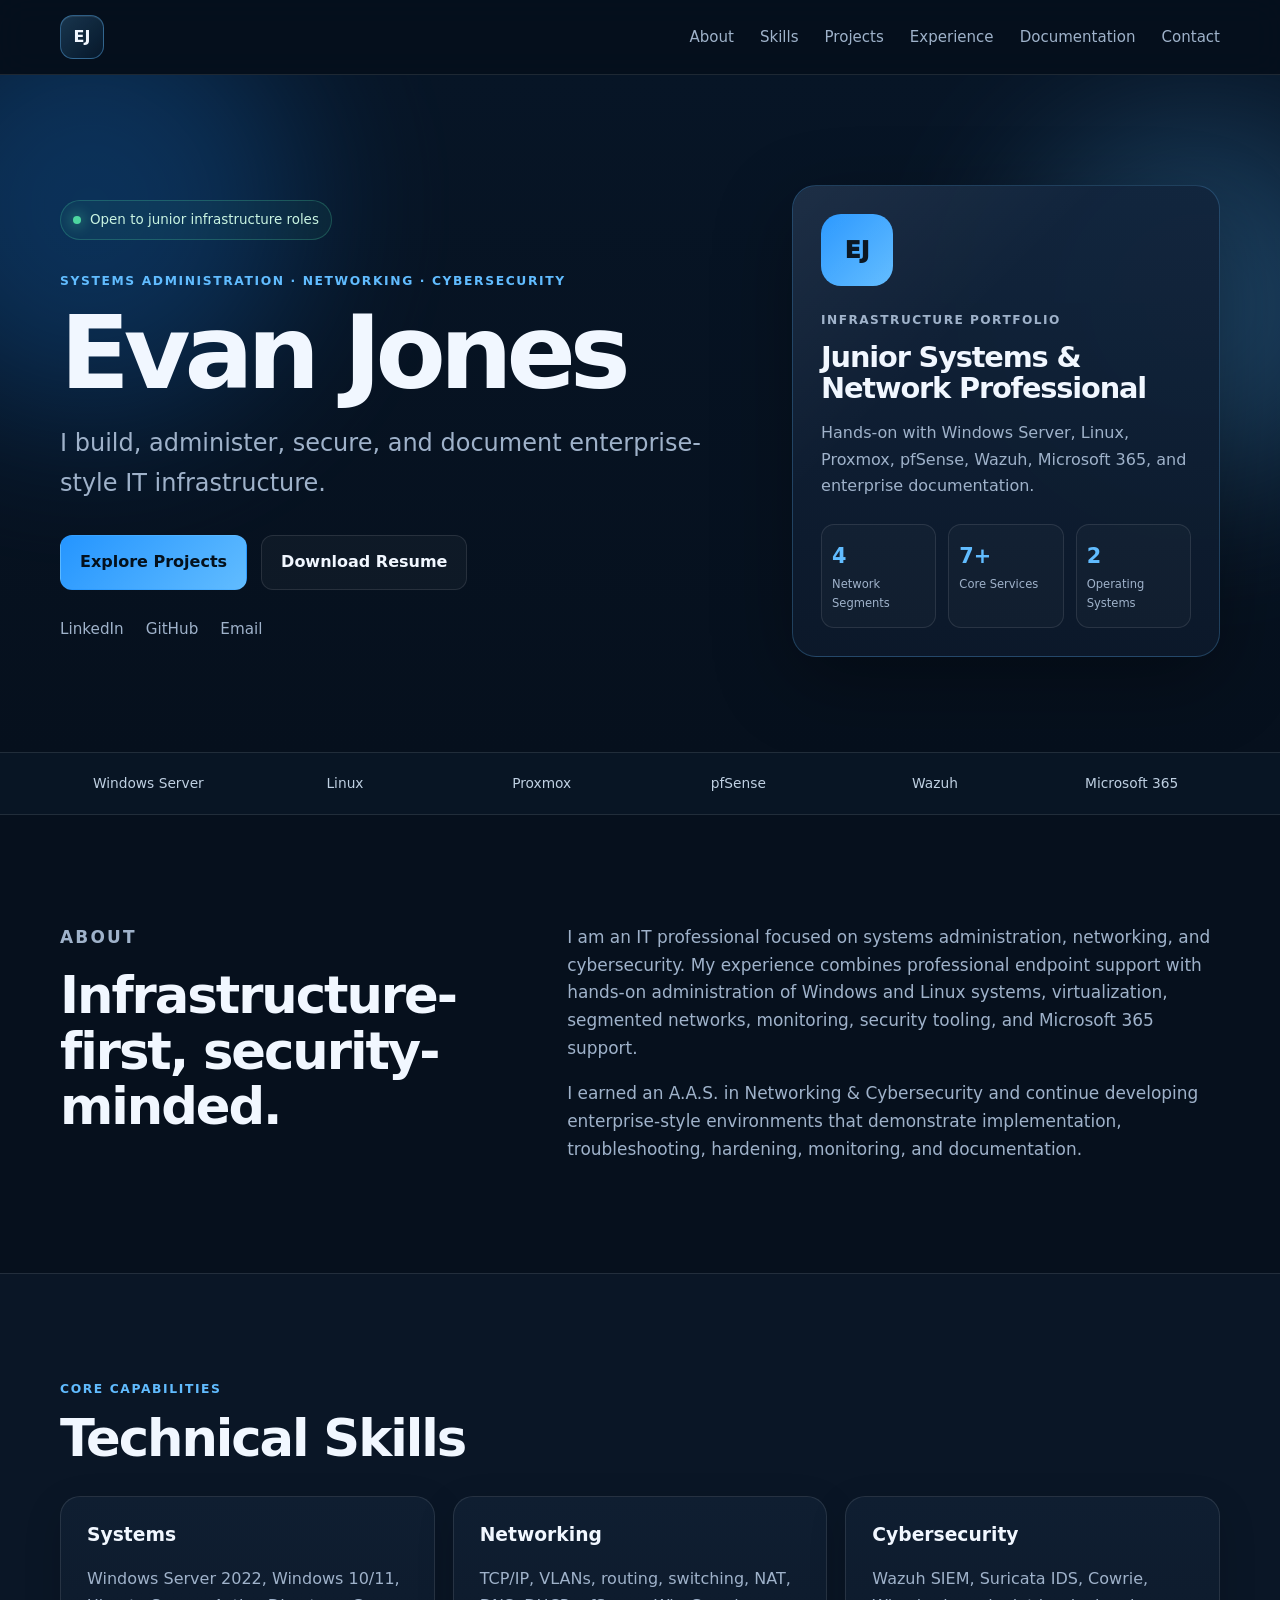
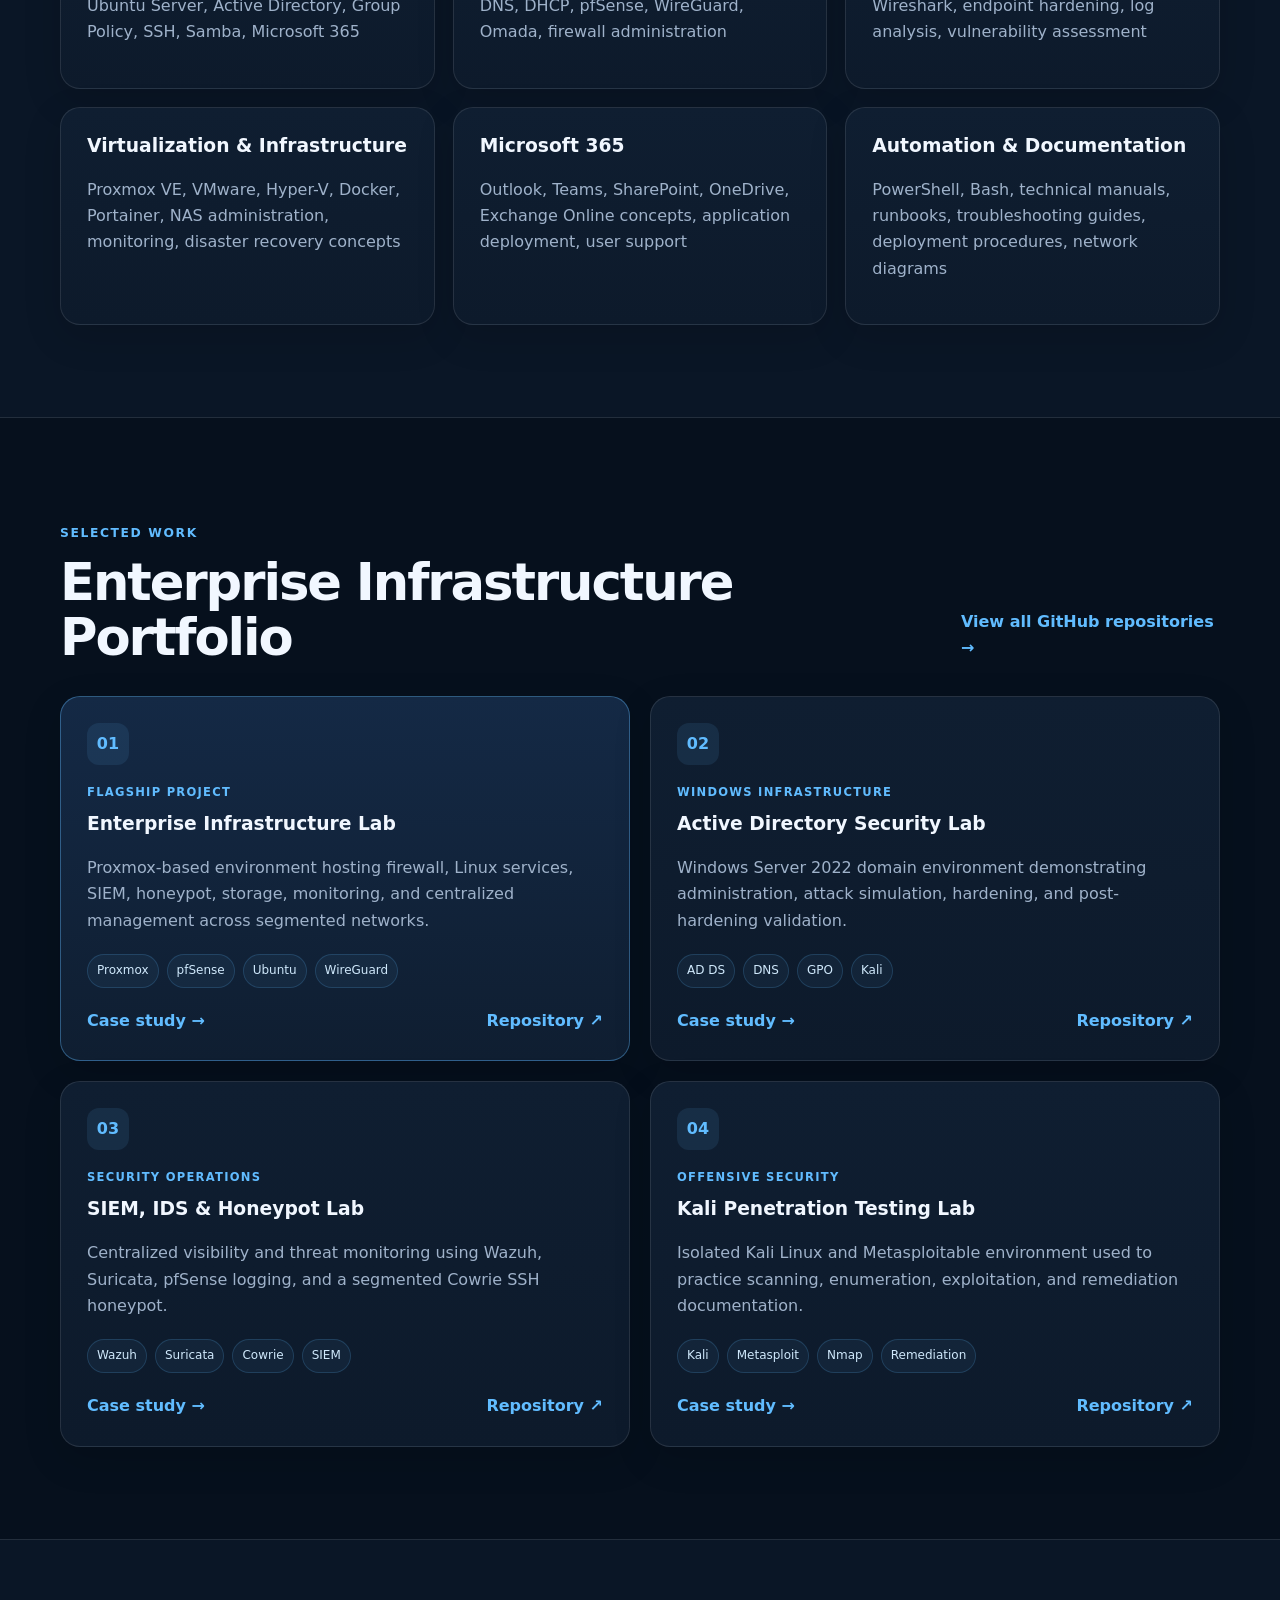
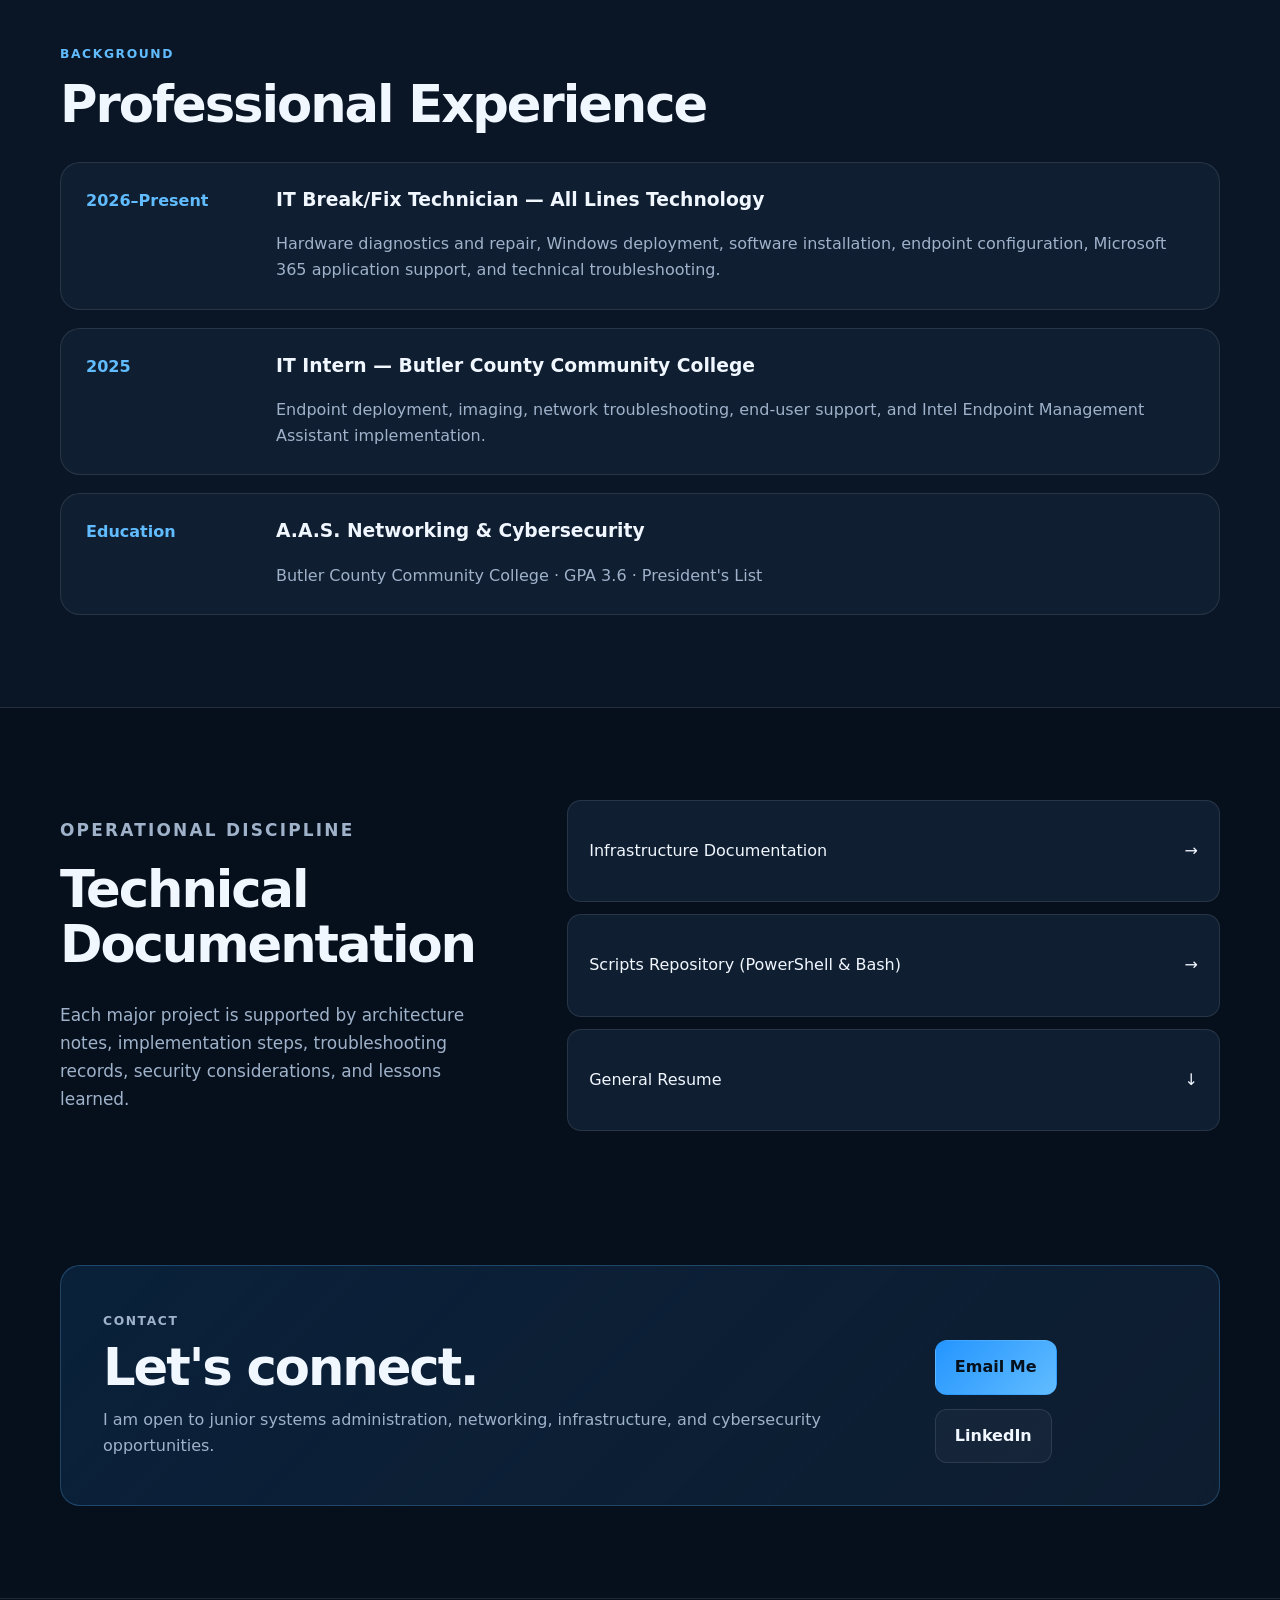
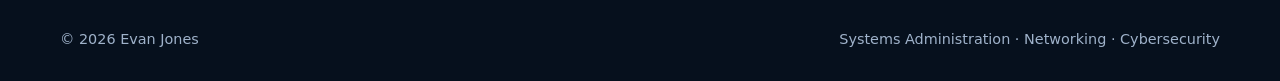
==== commit ff3f4f97: "Add files via upload" ====
--- a/index.html
+++ b/index.html
@@ -8,255 +8,186 @@
   <link rel="stylesheet" href="styles.css" />
 </head>
 <body>
-  <header class="site-header">
-    <nav class="nav container" aria-label="Primary navigation">
-      <a class="brand" href="#home">EJ</a>
-      <button class="menu-toggle" aria-expanded="false" aria-controls="nav-links">Menu</button>
-      <div id="nav-links" class="nav-links">
-        <a href="#about">About</a>
-        <a href="#skills">Skills</a>
-        <a href="#projects">Projects</a>
-        <a href="#experience">Experience</a>
-        <a href="#documentation">Documentation</a>
-        <a href="#contact">Contact</a>
-      </div>
-    </nav>
-  </header>
 
-  <main>
-    <section id="home" class="hero">
-      <div class="container hero-grid">
-        <div>
-          <p class="eyebrow">Systems Administration · Networking · Cybersecurity</p>
-          <h1>Evan Jones</h1>
-          <p class="hero-copy">
-            I build, administer, secure, and document enterprise-style IT infrastructure.
-          </p>
-          <div class="hero-actions">
-            <a class="button primary" href="#projects">View Projects</a>
-            <a class="button secondary" href="assets/Evan_Jones_Resume.docx">Download Resume</a>
-          </div>
-          <div class="quick-links">
-            <a href="https://www.linkedin.com/in/evan-jones96" target="_blank" rel="noreferrer">LinkedIn</a>
-            <a href="https://github.com/evnhjns96-ops" target="_blank" rel="noreferrer">GitHub</a>
-            <a href="mailto:evnhjns96@gmail.com">Email</a>
-          </div>
+<header class="site-header">
+  <nav class="nav container" aria-label="Primary navigation">
+    <a class="brand" href="index.html#home" aria-label="Evan Jones home">EJ</a>
+    <button class="menu-toggle" aria-expanded="false" aria-controls="nav-links">Menu</button>
+    <div id="nav-links" class="nav-links">
+      <a href="index.html#about">About</a>
+      <a href="index.html#skills">Skills</a>
+      <a href="index.html#projects">Projects</a>
+      <a href="index.html#experience">Experience</a>
+      <a href="index.html#documentation">Documentation</a>
+      <a href="index.html#contact">Contact</a>
+    </div>
+  </nav>
+</header>
+
+<main>
+  <section id="home" class="hero">
+    <div class="hero-glow hero-glow-one"></div>
+    <div class="hero-glow hero-glow-two"></div>
+    <div class="container hero-grid">
+      <div class="hero-copy-block">
+        <div class="availability-pill"><span></span> Open to junior infrastructure roles</div>
+        <p class="eyebrow">Systems Administration · Networking · Cybersecurity</p>
+        <h1>Evan Jones</h1>
+        <p class="hero-copy">
+          I build, administer, secure, and document enterprise-style IT infrastructure.
+        </p>
+        <div class="hero-actions">
+          <a class="button primary" href="#projects">Explore Projects</a>
+          <a class="button secondary" href="assets/Evan_Jones_Resume.docx">Download Resume</a>
         </div>
-
-        <aside class="status-panel" aria-label="Enterprise lab status">
-          <div class="panel-heading">
-            <span>Enterprise Lab</span>
-            <span class="status-label">Portfolio Environment</span>
-          </div>
-          <div class="status-list">
-            <div><span class="dot online"></span>Proxmox VE</div>
-            <div><span class="dot online"></span>pfSense Firewall</div>
-            <div><span class="dot online"></span>Ubuntu Services</div>
-            <div><span class="dot online"></span>Wazuh SIEM</div>
-            <div><span class="dot online"></span>Cowrie Honeypot</div>
-            <div><span class="dot online"></span>WireGuard VPN</div>
-            <div><span class="dot build"></span>Active Directory Security Lab</div>
-          </div>
-          <p class="panel-note">Status indicators are portfolio labels and do not expose live internal services.</p>
-        </aside>
-      </div>
-    </section>
-
-    <section id="about" class="section">
-      <div class="container two-column">
-        <div>
-          <p class="section-kicker">About</p>
-          <h2>Infrastructure-first, security-minded.</h2>
-        </div>
-        <div>
-          <p>
-            I am an IT professional focused on systems administration, networking, and cybersecurity.
-            My work combines practical endpoint support with hands-on administration of Windows and Linux
-            systems, virtualization, network segmentation, monitoring, and security tooling.
-          </p>
-          <p>
-            I earned an A.A.S. in Networking &amp; Cybersecurity and continue building enterprise-style
-            environments that demonstrate implementation, troubleshooting, hardening, monitoring, and documentation.
-          </p>
+        <div class="quick-links">
+          <a href="https://www.linkedin.com/in/evan-jones96" target="_blank" rel="noreferrer">LinkedIn</a>
+          <a href="https://github.com/evnhjns96-ops" target="_blank" rel="noreferrer">GitHub</a>
+          <a href="mailto:evnhjns96@gmail.com">Email</a>
         </div>
       </div>
-    </section>
 
-    <section id="skills" class="section alt">
-      <div class="container">
-        <p class="section-kicker">Core capabilities</p>
-        <h2>Technical Skills</h2>
-        <div class="card-grid skills-grid">
-          <article class="card">
-            <h3>Systems</h3>
-            <p>Windows Server 2022, Windows 10/11, Ubuntu Server, Active Directory, Group Policy, SSH, Samba, Microsoft 365</p>
-          </article>
-          <article class="card">
-            <h3>Networking</h3>
-            <p>TCP/IP, VLANs, routing, switching, NAT, DNS, DHCP, pfSense, WireGuard, Omada, firewall administration</p>
-          </article>
-          <article class="card">
-            <h3>Cybersecurity</h3>
-            <p>Wazuh SIEM, Suricata IDS, Cowrie, Wireshark, vulnerability assessment, endpoint hardening, log analysis</p>
-          </article>
-          <article class="card">
-            <h3>Virtualization &amp; Infrastructure</h3>
-            <p>Proxmox VE, VMware, Hyper-V, Docker, Portainer, NAS administration, system monitoring, disaster recovery concepts</p>
-          </article>
-          <article class="card">
-            <h3>Microsoft 365</h3>
-            <p>Outlook, Teams, SharePoint, OneDrive, Exchange Online concepts, application deployment, end-user support</p>
-          </article>
-          <article class="card">
-            <h3>Automation &amp; Documentation</h3>
-            <p>PowerShell, Bash, technical manuals, runbooks, troubleshooting guides, deployment procedures, network diagrams</p>
-          </article>
+      <aside class="profile-card">
+        <div class="avatar">EJ</div>
+        <div>
+          <p class="profile-label">Infrastructure Portfolio</p>
+          <h2>Junior Systems & Network Professional</h2>
+          <p>Hands-on with Windows Server, Linux, Proxmox, pfSense, Wazuh, Microsoft 365, and enterprise documentation.</p>
         </div>
+        <div class="profile-stats">
+          <div><strong>4</strong><span>Network Segments</span></div>
+          <div><strong>7+</strong><span>Core Services</span></div>
+          <div><strong>2</strong><span>Operating Systems</span></div>
+        </div>
+      </aside>
+    </div>
+  </section>
+
+  <section class="trust-strip">
+    <div class="container trust-grid">
+      <span>Windows Server</span><span>Linux</span><span>Proxmox</span><span>pfSense</span><span>Wazuh</span><span>Microsoft 365</span>
+    </div>
+  </section>
+
+  <section id="about" class="section">
+    <div class="container two-column">
+      <div>
+        <p class="section-kicker">About</p>
+        <h2>Infrastructure-first, security-minded.</h2>
       </div>
-    </section>
+      <div>
+        <p>
+          I am an IT professional focused on systems administration, networking, and cybersecurity.
+          My experience combines professional endpoint support with hands-on administration of Windows and Linux systems,
+          virtualization, segmented networks, monitoring, security tooling, and Microsoft 365 support.
+        </p>
+        <p>
+          I earned an A.A.S. in Networking &amp; Cybersecurity and continue developing enterprise-style environments that
+          demonstrate implementation, troubleshooting, hardening, monitoring, and documentation.
+        </p>
+      </div>
+    </div>
+  </section>
 
-    <section id="projects" class="section">
-      <div class="container">
-        <p class="section-kicker">Selected work</p>
-        <h2>Enterprise Infrastructure Portfolio</h2>
-        <div class="project-grid">
-          <article class="project-card featured">
-            <div class="project-meta">Flagship Project</div>
-            <h3>Enterprise Infrastructure Lab</h3>
-            <p>
-              Proxmox-based environment hosting firewall, Linux services, SIEM, honeypot, monitoring,
-              storage, and centralized management services across segmented networks.
-            </p>
-            <ul>
-              <li>pfSense routing, NAT, DHCP, DNS, firewall rules, and VLAN segmentation</li>
-              <li>WireGuard remote administration and SSH key authentication</li>
-              <li>Docker, Portainer, Samba NAS, Omada Controller, and Uptime Kuma</li>
-              <li>Documented architecture, procedures, and troubleshooting</li>
-            </ul>
-            <a href="https://github.com/evnhjns96-ops/enterprise-infrastructure-lab" target="_blank" rel="noreferrer">View repository →</a>
-          </article>
+  <section id="skills" class="section alt">
+    <div class="container">
+      <p class="section-kicker">Core capabilities</p>
+      <h2>Technical Skills</h2>
+      <div class="card-grid skills-grid">
+        <article class="card reveal"><h3>Systems</h3><p>Windows Server 2022, Windows 10/11, Ubuntu Server, Active Directory, Group Policy, SSH, Samba, Microsoft 365</p></article>
+        <article class="card reveal"><h3>Networking</h3><p>TCP/IP, VLANs, routing, switching, NAT, DNS, DHCP, pfSense, WireGuard, Omada, firewall administration</p></article>
+        <article class="card reveal"><h3>Cybersecurity</h3><p>Wazuh SIEM, Suricata IDS, Cowrie, Wireshark, endpoint hardening, log analysis, vulnerability assessment</p></article>
+        <article class="card reveal"><h3>Virtualization &amp; Infrastructure</h3><p>Proxmox VE, VMware, Hyper-V, Docker, Portainer, NAS administration, monitoring, disaster recovery concepts</p></article>
+        <article class="card reveal"><h3>Microsoft 365</h3><p>Outlook, Teams, SharePoint, OneDrive, Exchange Online concepts, application deployment, user support</p></article>
+        <article class="card reveal"><h3>Automation &amp; Documentation</h3><p>PowerShell, Bash, technical manuals, runbooks, troubleshooting guides, deployment procedures, network diagrams</p></article>
+      </div>
+    </div>
+  </section>
 
-          <article class="project-card">
-            <div class="project-meta">Windows Infrastructure</div>
-            <h3>Active Directory Security Lab</h3>
-            <p>
-              Windows Server 2022 domain environment designed to demonstrate administration,
-              attack simulation, hardening, and validation.
-            </p>
-            <ul>
-              <li>AD DS, DNS, OUs, users, groups, and domain workstations</li>
-              <li>Controlled Kali Linux attack simulation</li>
-              <li>Group Policy, least privilege, password controls, and hardening</li>
-              <li>Post-hardening retesting and remediation documentation</li>
-            </ul>
-            <a href="https://github.com/evnhjns96-ops/active-directory-security-lab" target="_blank" rel="noreferrer">View repository →</a>
-          </article>
+  <section id="projects" class="section">
+    <div class="container">
+      <div class="section-heading-row">
+        <div><p class="section-kicker">Selected work</p><h2>Enterprise Infrastructure Portfolio</h2></div>
+        <a class="text-link" href="https://github.com/evnhjns96-ops" target="_blank" rel="noreferrer">View all GitHub repositories →</a>
+      </div>
 
-          <article class="project-card">
-            <div class="project-meta">Security Operations</div>
-            <h3>SIEM, IDS &amp; Honeypot Lab</h3>
-            <p>
-              Centralized visibility and threat monitoring using Wazuh, Suricata, pfSense logging,
-              and a segmented Cowrie SSH honeypot.
-            </p>
-            <ul>
-              <li>Agent deployment and centralized event collection</li>
-              <li>Intrusion detection and firewall log analysis</li>
-              <li>Honeypot activity review and attacker-behavior monitoring</li>
-              <li>Network isolation and defensive rule refinement</li>
-            </ul>
-            <a href="https://github.com/evnhjns96-ops/security-operations-lab" target="_blank" rel="noreferrer">View repository →</a>
-          </article>
+      <div class="project-grid">
+        <article class="project-card featured reveal">
+          <div class="project-icon">01</div><div class="project-meta">Flagship Project</div>
+          <h3>Enterprise Infrastructure Lab</h3>
+          <p>Proxmox-based environment hosting firewall, Linux services, SIEM, honeypot, storage, monitoring, and centralized management across segmented networks.</p>
+          <div class="tag-row"><span>Proxmox</span><span>pfSense</span><span>Ubuntu</span><span>WireGuard</span></div>
+          <div class="project-actions"><a href="enterprise-infrastructure.html">Case study →</a><a href="https://github.com/evnhjns96-ops/enterprise-infrastructure-lab" target="_blank" rel="noreferrer">Repository ↗</a></div>
+        </article>
 
-          <article class="project-card">
-            <div class="project-meta">Offensive Security</div>
-            <h3>Kali Penetration Testing Lab</h3>
-            <p>
-              Isolated Kali Linux and Metasploitable environment used to practice a complete
-              vulnerability assessment and exploitation workflow.
-            </p>
-            <ul>
-              <li>Scanning, enumeration, and service identification</li>
-              <li>Controlled exploitation using Metasploit</li>
-              <li>Post-exploitation validation</li>
-              <li>Remediation-focused documentation</li>
-            </ul>
-            <a href="https://github.com/evnhjns96-ops/kali-pentest-lab" target="_blank" rel="noreferrer">View repository →</a>
-          </article>
-        </div>
+        <article class="project-card reveal">
+          <div class="project-icon">02</div><div class="project-meta">Windows Infrastructure</div>
+          <h3>Active Directory Security Lab</h3>
+          <p>Windows Server 2022 domain environment demonstrating administration, attack simulation, hardening, and post-hardening validation.</p>
+          <div class="tag-row"><span>AD DS</span><span>DNS</span><span>GPO</span><span>Kali</span></div>
+          <div class="project-actions"><a href="active-directory.html">Case study →</a><a href="https://github.com/evnhjns96-ops/active-directory-security-lab" target="_blank" rel="noreferrer">Repository ↗</a></div>
+        </article>
+
+        <article class="project-card reveal">
+          <div class="project-icon">03</div><div class="project-meta">Security Operations</div>
+          <h3>SIEM, IDS &amp; Honeypot Lab</h3>
+          <p>Centralized visibility and threat monitoring using Wazuh, Suricata, pfSense logging, and a segmented Cowrie SSH honeypot.</p>
+          <div class="tag-row"><span>Wazuh</span><span>Suricata</span><span>Cowrie</span><span>SIEM</span></div>
+          <div class="project-actions"><a href="security-operations.html">Case study →</a><a href="https://github.com/evnhjns96-ops/security-operations-lab" target="_blank" rel="noreferrer">Repository ↗</a></div>
+        </article>
+
+        <article class="project-card reveal">
+          <div class="project-icon">04</div><div class="project-meta">Offensive Security</div>
+          <h3>Kali Penetration Testing Lab</h3>
+          <p>Isolated Kali Linux and Metasploitable environment used to practice scanning, enumeration, exploitation, and remediation documentation.</p>
+          <div class="tag-row"><span>Kali</span><span>Metasploit</span><span>Nmap</span><span>Remediation</span></div>
+          <div class="project-actions"><a href="kali-pentest.html">Case study →</a><a href="https://github.com/evnhjns96-ops/kali-pentest-lab" target="_blank" rel="noreferrer">Repository ↗</a></div>
+        </article>
       </div>
-    </section>
+    </div>
+  </section>
 
-    <section id="experience" class="section alt">
-      <div class="container">
-        <p class="section-kicker">Background</p>
-        <h2>Professional Experience</h2>
-        <div class="timeline">
-          <article>
-            <div class="timeline-date">2026–Present</div>
-            <div>
-              <h3>IT Break/Fix Technician — All Lines Technology</h3>
-              <p>Hardware diagnostics and repair, Windows deployment, software installation, endpoint configuration, Microsoft 365 application support, and technical troubleshooting.</p>
-            </div>
-          </article>
-          <article>
-            <div class="timeline-date">2025</div>
-            <div>
-              <h3>IT Intern — Butler County Community College</h3>
-              <p>Endpoint deployment, imaging, network troubleshooting, end-user support, and Intel Endpoint Management Assistant implementation.</p>
-            </div>
-          </article>
-          <article>
-            <div class="timeline-date">Education</div>
-            <div>
-              <h3>A.A.S. Networking &amp; Cybersecurity</h3>
-              <p>Butler County Community College · GPA 3.6 · President's List</p>
-              </article>
-        </div>
+  <section id="experience" class="section alt">
+    <div class="container">
+      <p class="section-kicker">Background</p><h2>Professional Experience</h2>
+      <div class="timeline">
+        <article class="reveal"><div class="timeline-date">2026–Present</div><div><h3>IT Break/Fix Technician — All Lines Technology</h3><p>Hardware diagnostics and repair, Windows deployment, software installation, endpoint configuration, Microsoft 365 application support, and technical troubleshooting.</p></div></article>
+        <article class="reveal"><div class="timeline-date">2025</div><div><h3>IT Intern — Butler County Community College</h3><p>Endpoint deployment, imaging, network troubleshooting, end-user support, and Intel Endpoint Management Assistant implementation.</p></div></article>
+        <article class="reveal"><div class="timeline-date">Education</div><div><h3>A.A.S. Networking &amp; Cybersecurity</h3><p>Butler County Community College · GPA 3.6 · President's List</p></div></article>
       </div>
-    </section>
+    </div>
+  </section>
 
-    <section id="documentation" class="section">
-      <div class="container two-column">
-        <div>
-          <p class="section-kicker">Operational discipline</p>
-          <h2>Technical Documentation</h2>
-          <p>
-            Each major project is supported by architecture notes, screenshots, implementation steps,
-            troubleshooting records, security considerations, and lessons learned.
-          </p>
-        </div>
-        <div class="doc-list">
-          <a href="https://github.com/evnhjns96-ops/technical-documentation" target="_blank" rel="noreferrer">
-            <span>Infrastructure Documentation</span><span>→</span>
-          </a>
-          <a href="https://github.com/evnhjns96-ops/scripts" target="_blank" rel="noreferrer"><span>Scripts Repository (PowerShell &amp; Bash)</span><span>→</span></a>
-        </div>
+  <section id="documentation" class="section">
+    <div class="container two-column">
+      <div>
+        <p class="section-kicker">Operational discipline</p>
+        <h2>Technical Documentation</h2>
+        <p>Each major project is supported by architecture notes, implementation steps, troubleshooting records, security considerations, and lessons learned.</p>
       </div>
-    </section>
+      <div class="doc-list">
+        <a href="https://github.com/evnhjns96-ops/technical-documentation" target="_blank" rel="noreferrer"><span>Infrastructure Documentation</span><span>→</span></a>
+        <a href="https://github.com/evnhjns96-ops/scripts" target="_blank" rel="noreferrer"><span>Scripts Repository (PowerShell &amp; Bash)</span><span>→</span></a>
+        <a href="assets/Evan_Jones_Resume.docx"><span>General Resume</span><span>↓</span></a>
+      </div>
+    </div>
+  </section>
 
-    <section id="contact" class="section contact-section">
-      <div class="container contact-card">
-        <div>
-          <p class="section-kicker">Contact</p>
-          <h2>Let's connect.</h2>
-          <p>I am open to junior systems administration, networking, infrastructure, and cybersecurity opportunities.</p>
-        </div>
-        <div class="contact-actions">
-          <a class="button primary" href="mailto:evnhjns96@gmail.com">Email Me</a>
-          <a class="button secondary" href="https://www.linkedin.com/in/evan-jones96" target="_blank" rel="noreferrer">LinkedIn</a>
-        </div>
-      </div>
-    </section>
-  </main>
+  <section id="contact" class="section contact-section">
+    <div class="container contact-card">
+      <div><p class="section-kicker">Contact</p><h2>Let's connect.</h2><p>I am open to junior systems administration, networking, infrastructure, and cybersecurity opportunities.</p></div>
+      <div class="contact-actions"><a class="button primary" href="mailto:evnhjns96@gmail.com">Email Me</a><a class="button secondary" href="https://www.linkedin.com/in/evan-jones96" target="_blank" rel="noreferrer">LinkedIn</a></div>
+    </div>
+  </section>
+</main>
 
-  <footer>
-    <div class="container footer-content">
-      <span>© <span id="year"></span> Evan Jones</span>
-      <span>Systems Administration · Networking · Cybersecurity</span>
-    </div>
-  </footer>
+<footer>
+  <div class="container footer-content">
+    <span>© <span id="year"></span> Evan Jones</span>
+    <span>Systems Administration · Networking · Cybersecurity</span>
+  </div>
+</footer>
+<script src="script.js"></script>
 
-  <script src="script.js"></script>
 </body>
 </html>
--- a/styles.css
+++ b/styles.css
@@ -1,161 +1,38 @@
-:root {
-  --bg: #07111f;
-  --bg-soft: #0c1728;
-  --panel: #101d30;
-  --panel-2: #13243a;
-  --text: #edf5ff;
-  --muted: #9db0c8;
-  --line: rgba(255,255,255,.1);
-  --blue: #5eb7ff;
-  --blue-strong: #208cff;
-  --green: #4bd49b;
-  --amber: #ffc857;
-  --shadow: 0 18px 60px rgba(0,0,0,.28);
-  --radius: 18px;
+
+:root{
+  --bg:#06101d;--bg-soft:#0a1626;--panel:#0f1e31;--panel-2:#13263e;--text:#f1f7ff;
+  --muted:#9fb2ca;--line:rgba(255,255,255,.1);--blue:#61bcff;--blue-strong:#2495ff;
+  --green:#4dd6a0;--amber:#ffc95a;--shadow:0 24px 80px rgba(0,0,0,.32);--radius:20px;
 }
+*{box-sizing:border-box} html{scroll-behavior:smooth}
+body{margin:0;background:var(--bg);color:var(--text);font-family:Inter,ui-sans-serif,system-ui,-apple-system,BlinkMacSystemFont,"Segoe UI",sans-serif;line-height:1.65}
+a{color:inherit}.container{width:min(1160px,calc(100% - 40px));margin:0 auto}
+.site-header{position:sticky;top:0;z-index:30;background:rgba(6,16,29,.82);border-bottom:1px solid var(--line);backdrop-filter:blur(16px)}
+.nav{min-height:74px;display:flex;align-items:center;justify-content:space-between;gap:24px}
+.brand{width:44px;height:44px;border:1px solid rgba(97,188,255,.4);border-radius:13px;display:grid;place-items:center;font-weight:900;text-decoration:none;background:linear-gradient(135deg,rgba(97,188,255,.22),rgba(36,149,255,.07));box-shadow:inset 0 1px 0 rgba(255,255,255,.08)}
+.nav-links{display:flex;gap:26px;align-items:center}.nav-links a{text-decoration:none;color:var(--muted);font-size:.94rem}.nav-links a:hover{color:var(--text)}.menu-toggle{display:none}
+.hero{position:relative;overflow:hidden;padding:110px 0 95px;background:linear-gradient(180deg,#071526 0%,#06101d 100%)}
+.hero-glow{position:absolute;border-radius:50%;filter:blur(80px);opacity:.27}.hero-glow-one{width:420px;height:420px;background:#197fe4;left:-120px;top:-80px}.hero-glow-two{width:360px;height:360px;background:#54b6ff;right:-100px;top:50px}
+.hero-grid{position:relative;display:grid;grid-template-columns:1.28fr .82fr;gap:64px;align-items:center}
+.availability-pill{display:inline-flex;align-items:center;gap:9px;padding:8px 12px;border:1px solid rgba(77,214,160,.25);border-radius:999px;background:rgba(77,214,160,.06);color:#c9f4e2;font-size:.84rem;margin-bottom:18px}.availability-pill span{width:8px;height:8px;border-radius:50%;background:var(--green);box-shadow:0 0 14px var(--green)}
+.eyebrow,.section-kicker{color:var(--blue);text-transform:uppercase;letter-spacing:.13em;font-size:.77rem;font-weight:850}
+h1{font-size:clamp(3.6rem,8vw,7rem);line-height:.93;margin:14px 0 24px;letter-spacing:-.06em}h2{font-size:clamp(2rem,4vw,3.35rem);line-height:1.08;letter-spacing:-.04em;margin:8px 0 30px}h3{margin-top:0;line-height:1.3}
+.hero-copy{color:var(--muted);font-size:clamp(1.18rem,2vw,1.5rem);max-width:690px}
+.hero-actions,.contact-actions{display:flex;gap:14px;flex-wrap:wrap;margin-top:32px}.button{display:inline-flex;align-items:center;justify-content:center;padding:13px 19px;border-radius:12px;text-decoration:none;font-weight:800;border:1px solid transparent;transition:.2s ease}.button.primary{background:linear-gradient(135deg,var(--blue-strong),var(--blue));color:#04111d}.button.secondary{border-color:var(--line);background:rgba(255,255,255,.035)}.button:hover{transform:translateY(-2px);box-shadow:0 10px 28px rgba(0,0,0,.2)}.button.full{width:100%;margin-top:10px}
+.quick-links{display:flex;gap:22px;margin-top:27px}.quick-links a{color:var(--muted);text-decoration:none;font-size:.95rem}.quick-links a:hover{color:var(--blue)}
+.profile-card{padding:28px;border:1px solid rgba(97,188,255,.24);border-radius:24px;background:linear-gradient(180deg,rgba(18,37,61,.96),rgba(12,25,42,.97));box-shadow:var(--shadow);position:relative}.profile-card:after{content:"";position:absolute;inset:0;border-radius:24px;background:linear-gradient(135deg,rgba(255,255,255,.05),transparent 35%);pointer-events:none}.avatar{width:72px;height:72px;border-radius:20px;display:grid;place-items:center;background:linear-gradient(135deg,var(--blue-strong),var(--blue));color:#04111d;font-weight:950;font-size:1.45rem;margin-bottom:24px}.profile-label{color:var(--blue);font-size:.76rem;text-transform:uppercase;letter-spacing:.12em;font-weight:850}.profile-card h2{font-size:1.8rem;margin:6px 0 12px}.profile-card p{color:var(--muted)}.profile-stats{display:grid;grid-template-columns:repeat(3,1fr);gap:12px;margin-top:24px}.profile-stats div{padding:14px 10px;border:1px solid var(--line);border-radius:13px;background:rgba(255,255,255,.025)}.profile-stats strong{display:block;font-size:1.3rem;color:var(--blue)}.profile-stats span{display:block;font-size:.72rem;color:var(--muted);margin-top:2px}
+.trust-strip{border-top:1px solid var(--line);border-bottom:1px solid var(--line);background:#081524}.trust-grid{display:grid;grid-template-columns:repeat(6,1fr);gap:20px;padding:19px 0;color:#bfd0e2;font-size:.86rem;text-align:center}
+.section{padding:92px 0}.section.alt{background:var(--bg-soft);border-top:1px solid var(--line);border-bottom:1px solid var(--line)}.two-column{display:grid;grid-template-columns:.8fr 1.2fr;gap:72px}.two-column p{color:var(--muted);font-size:1.06rem}
+.card-grid{display:grid;grid-template-columns:repeat(3,1fr);gap:18px}.card,.project-card{border:1px solid var(--line);background:linear-gradient(180deg,var(--panel),#0d1a2b);border-radius:var(--radius);padding:26px;box-shadow:0 12px 38px rgba(0,0,0,.14);transition:.22s ease}.card:hover,.project-card:hover{transform:translateY(-4px);border-color:rgba(97,188,255,.28)}.card p,.project-card p{color:var(--muted)}.section-heading-row{display:flex;justify-content:space-between;align-items:end;gap:24px}.text-link{color:var(--blue);text-decoration:none;font-weight:800;margin-bottom:34px}
+.project-grid{display:grid;grid-template-columns:repeat(2,1fr);gap:20px}.project-card.featured{border-color:rgba(97,188,255,.38);background:linear-gradient(180deg,#142945,#0f1e31)}.project-icon{width:42px;height:42px;border-radius:12px;display:grid;place-items:center;background:rgba(97,188,255,.1);color:var(--blue);font-weight:900;margin-bottom:18px}.project-meta{color:var(--blue);text-transform:uppercase;font-size:.72rem;letter-spacing:.11em;font-weight:850;margin-bottom:10px}.tag-row{display:flex;gap:8px;flex-wrap:wrap;margin:20px 0}.tag-row span,.tag-cloud span{font-size:.75rem;padding:6px 9px;border-radius:999px;border:1px solid rgba(97,188,255,.18);background:rgba(97,188,255,.06);color:#cfe8fb}.project-actions{display:flex;justify-content:space-between;gap:14px;flex-wrap:wrap;margin-top:20px}.project-actions a{color:var(--blue);font-weight:800;text-decoration:none}
+.timeline{display:grid;gap:18px}.timeline article{display:grid;grid-template-columns:160px 1fr;gap:30px;padding:25px;border:1px solid var(--line);border-radius:var(--radius);background:var(--panel)}.timeline-date{color:var(--blue);font-weight:850}.timeline p{color:var(--muted);margin-bottom:0}
+.doc-list{display:grid;gap:12px}.doc-list a{display:flex;justify-content:space-between;align-items:center;border:1px solid var(--line);background:var(--panel);padding:19px 21px;border-radius:14px;text-decoration:none;transition:.2s ease}.doc-list a:hover{border-color:rgba(97,188,255,.4);transform:translateX(4px)}
+.contact-section{padding-top:42px}.contact-card{display:flex;justify-content:space-between;align-items:center;gap:32px;padding:42px;border:1px solid rgba(97,188,255,.25);border-radius:var(--radius);background:linear-gradient(135deg,rgba(36,149,255,.13),rgba(15,30,49,.96))}.contact-card h2{margin-bottom:12px}.contact-card p{color:var(--muted);margin:0}
+footer{border-top:1px solid var(--line);padding:29px 0;color:var(--muted);font-size:.9rem}.footer-content{display:flex;justify-content:space-between;gap:20px}
 
-* { box-sizing: border-box; }
-html { scroll-behavior: smooth; }
-body {
-  margin: 0;
-  background: var(--bg);
-  color: var(--text);
-  font-family: Inter, ui-sans-serif, system-ui, -apple-system, BlinkMacSystemFont, "Segoe UI", sans-serif;
-  line-height: 1.65;
-}
-a { color: inherit; }
-.container { width: min(1120px, calc(100% - 40px)); margin: 0 auto; }
+/* Case studies */
+.case-hero{padding:90px 0 70px;background:radial-gradient(circle at 20% 0%,rgba(36,149,255,.18),transparent 35%),var(--bg-soft);border-bottom:1px solid var(--line)}.case-hero h1{font-size:clamp(3rem,7vw,5.8rem)}.case-subtitle{max-width:820px;color:var(--muted);font-size:1.3rem}.back-link{display:inline-block;margin-bottom:35px;color:var(--muted);text-decoration:none}.back-link:hover{color:var(--blue)}.case-tags{margin-top:26px}.case-grid{display:grid;grid-template-columns:1.35fr .65fr;gap:50px}.case-main>p{color:var(--muted);font-size:1.06rem}.feature-list{padding-left:22px;color:var(--muted)}.feature-list li{margin-bottom:12px}.architecture-box{margin:34px 0 56px;padding:28px;border:1px solid var(--line);border-radius:18px;background:linear-gradient(180deg,var(--panel),#0c1928);text-align:center}.architecture-node{display:inline-block;padding:12px 18px;border:1px solid var(--line);border-radius:11px;background:#11233a}.architecture-node.emphasis{border-color:rgba(97,188,255,.35)}.architecture-line{width:2px;height:28px;background:rgba(97,188,255,.35);margin:0 auto}.architecture-branches{display:grid;grid-template-columns:repeat(4,1fr);gap:10px;margin-top:28px}.architecture-branches div{padding:10px 8px;border:1px solid var(--line);border-radius:10px;color:var(--muted);font-size:.82rem}.case-sidebar{display:grid;gap:18px;align-content:start}.sidebar-card{padding:24px;border:1px solid var(--line);border-radius:18px;background:var(--panel)}.sidebar-card p{color:var(--muted);font-size:.9rem}.tag-cloud{display:flex;flex-wrap:wrap;gap:8px}
+.reveal{opacity:0;transform:translateY(16px);transition:opacity .6s ease,transform .6s ease}.reveal.visible{opacity:1;transform:none}
 
-.site-header {
-  position: sticky;
-  top: 0;
-  z-index: 20;
-  background: rgba(7,17,31,.84);
-  border-bottom: 1px solid var(--line);
-  backdrop-filter: blur(14px);
-}
-.nav { min-height: 72px; display: flex; align-items: center; justify-content: space-between; gap: 24px; }
-.brand {
-  width: 42px; height: 42px; border: 1px solid rgba(94,183,255,.45);
-  border-radius: 12px; display: grid; place-items: center; font-weight: 800; text-decoration: none;
-  background: linear-gradient(135deg, rgba(94,183,255,.2), rgba(32,140,255,.06));
-}
-.nav-links { display: flex; gap: 24px; align-items: center; }
-.nav-links a { text-decoration: none; color: var(--muted); font-size: .94rem; }
-.nav-links a:hover { color: var(--text); }
-.menu-toggle { display: none; }
-
-.hero {
-  padding: 110px 0 90px;
-  background:
-    radial-gradient(circle at 20% 15%, rgba(32,140,255,.18), transparent 32%),
-    radial-gradient(circle at 85% 30%, rgba(94,183,255,.11), transparent 28%);
-}
-.hero-grid { display: grid; grid-template-columns: 1.35fr .8fr; gap: 70px; align-items: center; }
-.eyebrow, .section-kicker {
-  color: var(--blue);
-  text-transform: uppercase;
-  letter-spacing: .12em;
-  font-size: .78rem;
-  font-weight: 800;
-}
-h1 { font-size: clamp(3.5rem, 8vw, 6.8rem); line-height: .95; margin: 14px 0 24px; letter-spacing: -.055em; }
-h2 { font-size: clamp(2rem, 4vw, 3.35rem); line-height: 1.08; letter-spacing: -.035em; margin: 8px 0 30px; }
-h3 { margin-top: 0; line-height: 1.3; }
-.hero-copy { color: var(--muted); font-size: clamp(1.15rem, 2vw, 1.45rem); max-width: 680px; }
-.hero-actions, .contact-actions { display: flex; gap: 14px; flex-wrap: wrap; margin-top: 32px; }
-.button {
-  display: inline-flex; align-items: center; justify-content: center; padding: 12px 18px;
-  border-radius: 11px; text-decoration: none; font-weight: 750; border: 1px solid transparent;
-}
-.button.primary { background: linear-gradient(135deg, var(--blue-strong), var(--blue)); color: #04101c; }
-.button.secondary { border-color: var(--line); background: rgba(255,255,255,.035); }
-.button:hover { transform: translateY(-1px); }
-.quick-links { display: flex; gap: 20px; margin-top: 26px; }
-.quick-links a { color: var(--muted); text-decoration: none; font-size: .95rem; }
-.quick-links a:hover { color: var(--blue); }
-
-.status-panel {
-  padding: 24px;
-  border: 1px solid rgba(94,183,255,.22);
-  border-radius: var(--radius);
-  background: linear-gradient(180deg, rgba(16,29,48,.96), rgba(12,23,40,.96));
-  box-shadow: var(--shadow);
-}
-.panel-heading { display: flex; justify-content: space-between; gap: 16px; padding-bottom: 16px; border-bottom: 1px solid var(--line); font-weight: 800; }
-.status-label { color: var(--muted); font-size: .78rem; font-weight: 600; }
-.status-list { display: grid; gap: 13px; margin: 20px 0; }
-.status-list div { display: flex; align-items: center; gap: 10px; color: #dce9f8; }
-.dot { width: 9px; height: 9px; border-radius: 50%; display: inline-block; box-shadow: 0 0 12px currentColor; }
-.dot.online { background: var(--green); color: var(--green); }
-.dot.build { background: var(--amber); color: var(--amber); }
-.panel-note { color: var(--muted); font-size: .78rem; margin: 0; }
-
-.section { padding: 90px 0; }
-.section.alt { background: var(--bg-soft); border-top: 1px solid var(--line); border-bottom: 1px solid var(--line); }
-.two-column { display: grid; grid-template-columns: .8fr 1.2fr; gap: 70px; }
-.two-column p { color: var(--muted); font-size: 1.05rem; }
-
-.card-grid { display: grid; grid-template-columns: repeat(3, 1fr); gap: 18px; }
-.card, .project-card {
-  border: 1px solid var(--line); background: var(--panel); border-radius: var(--radius);
-  padding: 25px; box-shadow: 0 10px 35px rgba(0,0,0,.12);
-}
-.card p, .project-card p, .project-card li { color: var(--muted); }
-.card h3, .project-card h3 { color: var(--text); }
-.project-grid { display: grid; grid-template-columns: repeat(2, 1fr); gap: 20px; }
-.project-card.featured { border-color: rgba(94,183,255,.38); background: linear-gradient(180deg, #13243a, #101d30); }
-.project-card ul { padding-left: 20px; }
-.project-card a { color: var(--blue); font-weight: 750; text-decoration: none; }
-.project-meta { color: var(--blue); text-transform: uppercase; font-size: .73rem; letter-spacing: .1em; font-weight: 800; margin-bottom: 12px; }
-
-.timeline { display: grid; gap: 18px; }
-.timeline article {
-  display: grid; grid-template-columns: 150px 1fr; gap: 28px;
-  padding: 24px; border: 1px solid var(--line); border-radius: var(--radius); background: var(--panel);
-}
-.timeline-date { color: var(--blue); font-weight: 800; }
-.timeline p { color: var(--muted); margin-bottom: 0; }
-
-.doc-list { display: grid; gap: 12px; }
-.doc-list a {
-  display: flex; justify-content: space-between; align-items: center;
-  border: 1px solid var(--line); background: var(--panel); padding: 18px 20px;
-  border-radius: 13px; text-decoration: none;
-}
-.doc-list a:hover { border-color: rgba(94,183,255,.4); }
-
-.contact-section { padding-top: 40px; }
-.contact-card {
-  display: flex; justify-content: space-between; align-items: center; gap: 32px;
-  padding: 40px; border: 1px solid rgba(94,183,255,.25); border-radius: var(--radius);
-  background: linear-gradient(135deg, rgba(32,140,255,.12), rgba(16,29,48,.95));
-}
-.contact-card h2 { margin-bottom: 12px; }
-.contact-card p { color: var(--muted); margin: 0; }
-
-footer { border-top: 1px solid var(--line); padding: 28px 0; color: var(--muted); font-size: .9rem; }
-.footer-content { display: flex; justify-content: space-between; gap: 20px; }
-
-@media (max-width: 860px) {
-  .hero-grid, .two-column { grid-template-columns: 1fr; gap: 38px; }
-  .card-grid, .project-grid { grid-template-columns: 1fr; }
-  .menu-toggle {
-    display: inline-flex; color: var(--text); background: transparent; border: 1px solid var(--line);
-    padding: 8px 12px; border-radius: 8px;
-  }
-  .nav-links {
-    display: none; position: absolute; top: 72px; left: 20px; right: 20px; flex-direction: column;
-    align-items: stretch; padding: 18px; background: var(--panel); border: 1px solid var(--line); border-radius: 14px;
-  }
-  .nav-links.open { display: flex; }
-  .timeline article { grid-template-columns: 1fr; gap: 8px; }
-  .contact-card, .footer-content { flex-direction: column; align-items: flex-start; }
-}
-
-@media (max-width: 520px) {
-  .container { width: min(100% - 28px, 1120px); }
-  .hero { padding-top: 78px; }
-  h1 { font-size: 3.7rem; }
-  .quick-links { flex-wrap: wrap; }
-}
+@media(max-width:900px){.hero-grid,.two-column,.case-grid{grid-template-columns:1fr;gap:40px}.card-grid,.project-grid{grid-template-columns:1fr}.trust-grid{grid-template-columns:repeat(3,1fr)}.menu-toggle{display:inline-flex;color:var(--text);background:transparent;border:1px solid var(--line);padding:8px 12px;border-radius:8px}.nav-links{display:none;position:absolute;top:74px;left:20px;right:20px;flex-direction:column;align-items:stretch;padding:18px;background:var(--panel);border:1px solid var(--line);border-radius:14px}.nav-links.open{display:flex}.timeline article{grid-template-columns:1fr;gap:8px}.contact-card,.footer-content,.section-heading-row{flex-direction:column;align-items:flex-start}.text-link{margin-bottom:20px}.architecture-branches{grid-template-columns:repeat(2,1fr)}}
+@media(max-width:560px){.container{width:min(100% - 28px,1160px)}.hero{padding-top:78px}h1{font-size:3.8rem}.profile-stats{grid-template-columns:1fr}.trust-grid{grid-template-columns:repeat(2,1fr)}.quick-links{flex-wrap:wrap}}
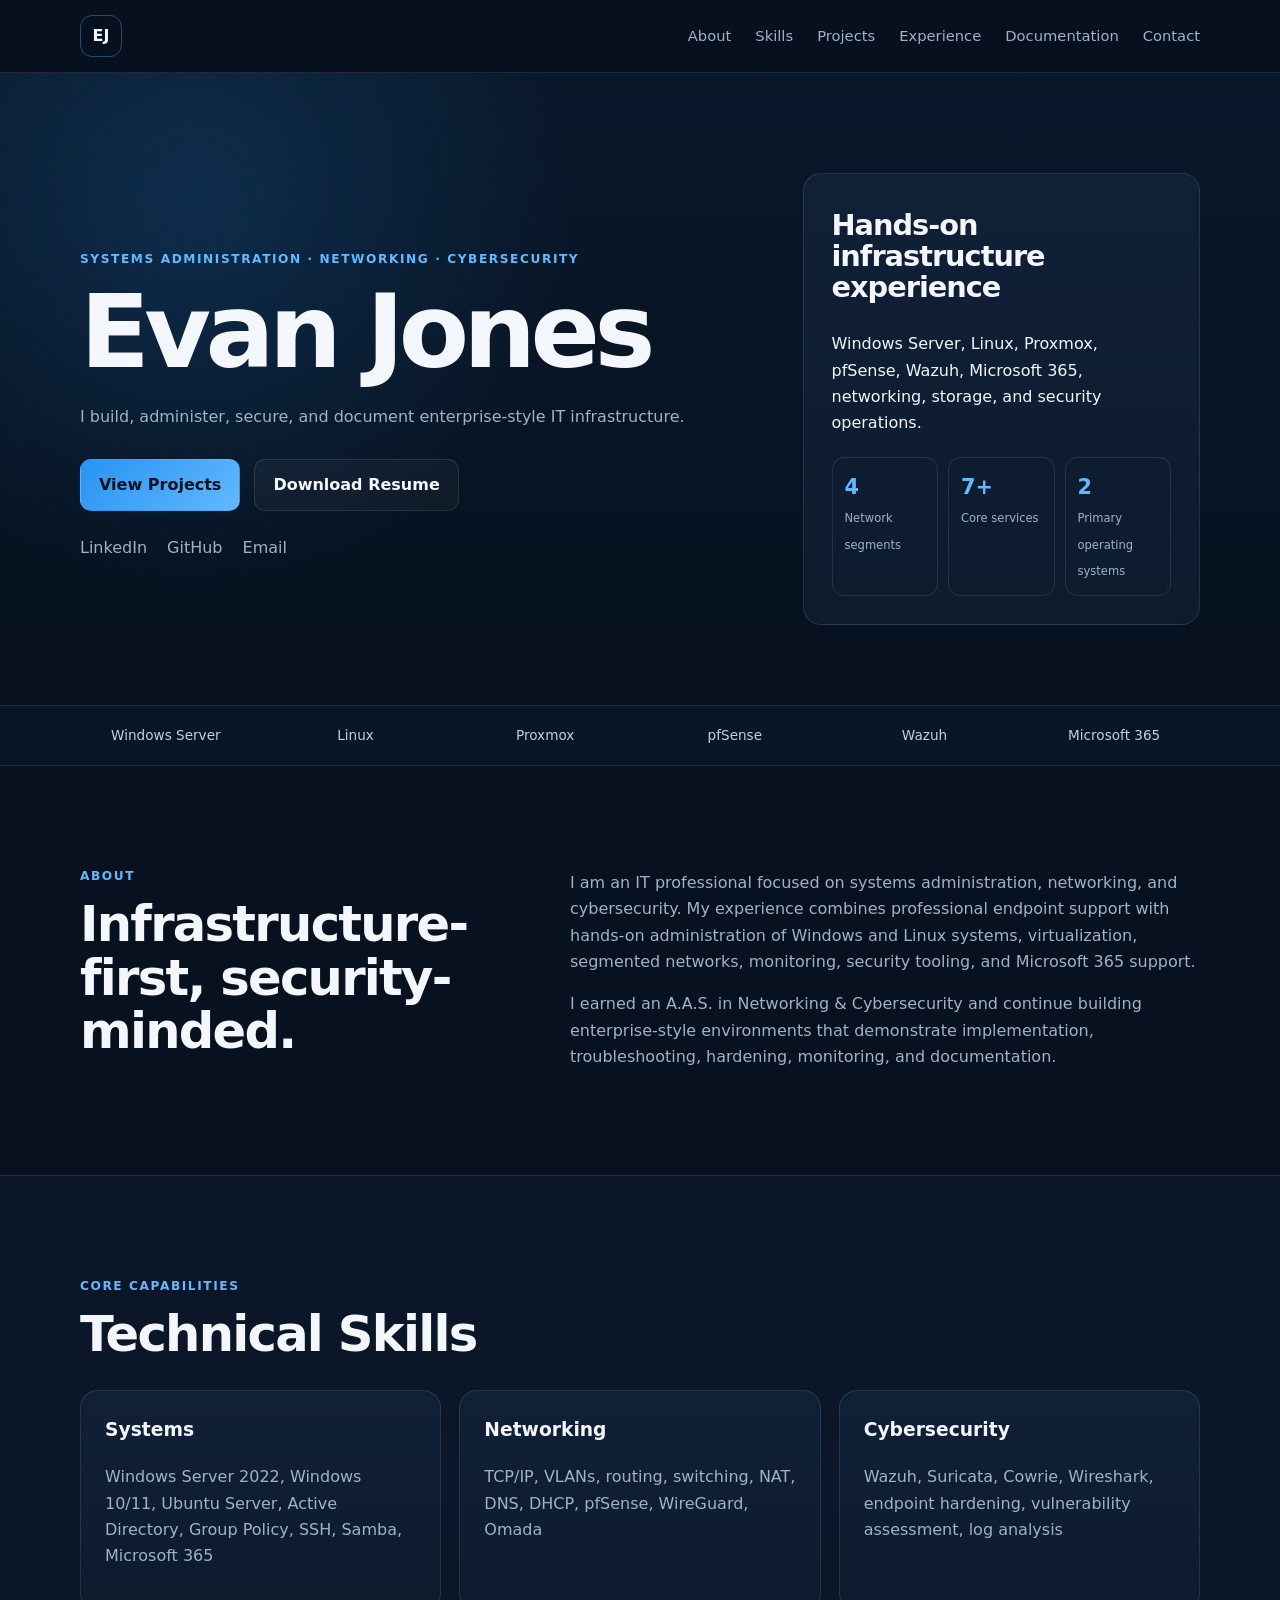
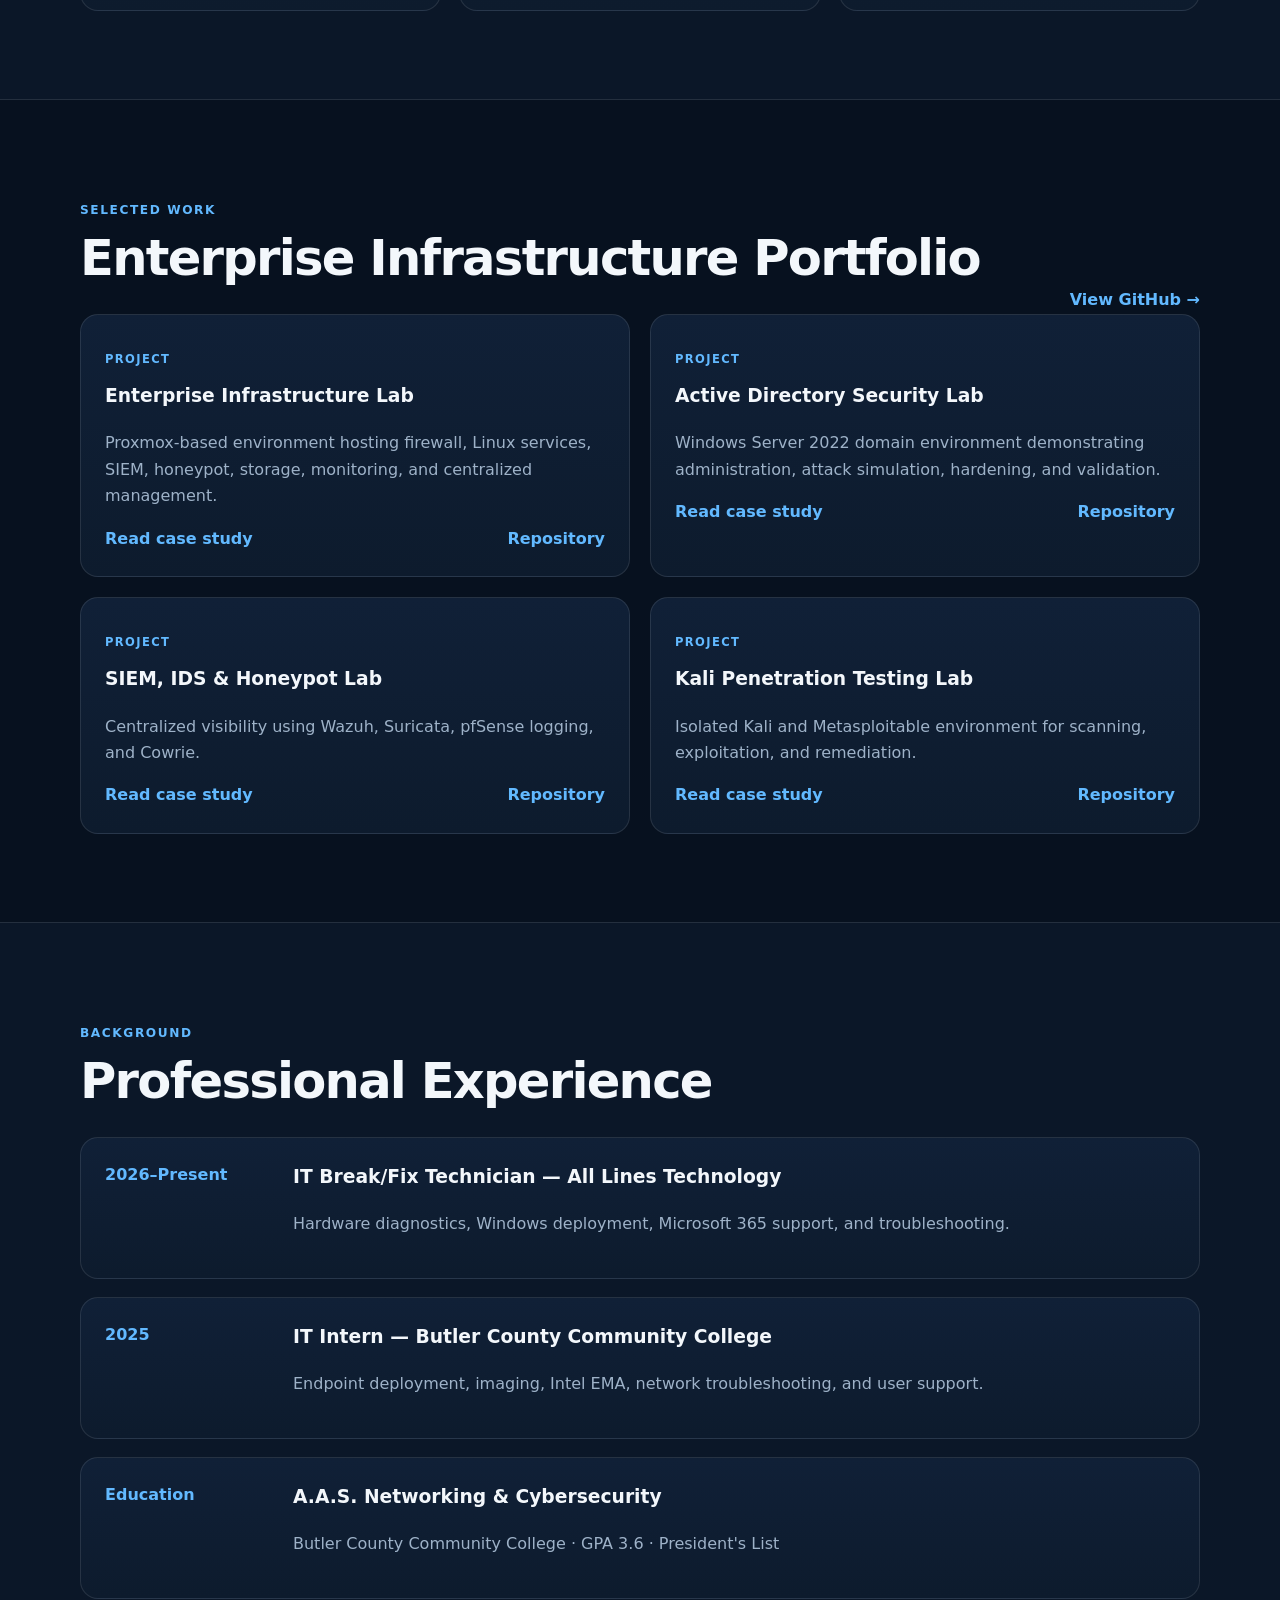
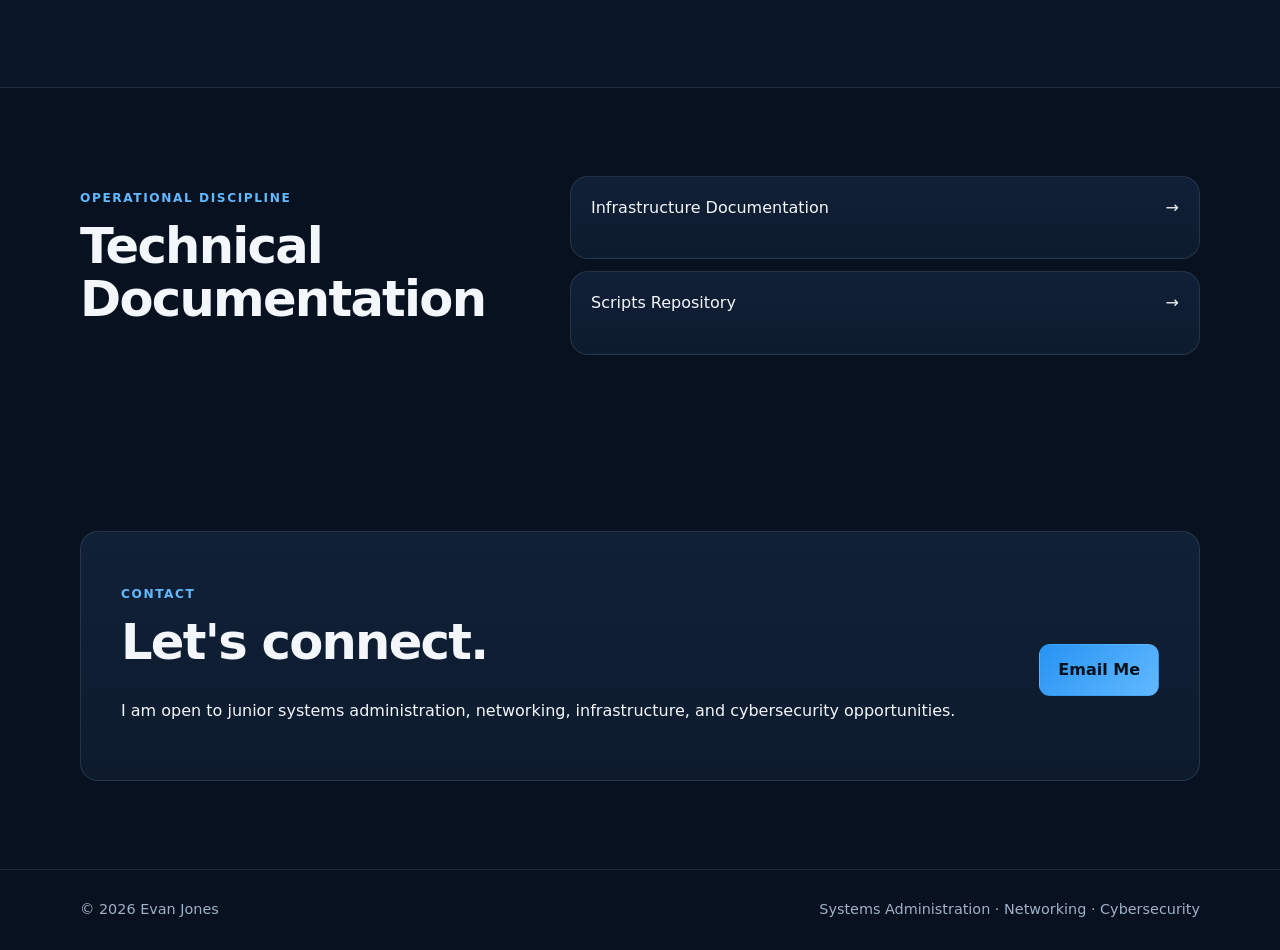
==== commit fabf34aa: "Add files via upload" ====
--- a/index.html
+++ b/index.html
@@ -1,193 +1 @@
-<!DOCTYPE html>
-<html lang="en">
-<head>
-  <meta charset="UTF-8" />
-  <meta name="viewport" content="width=device-width, initial-scale=1.0" />
-  <meta name="description" content="Evan Jones — Systems Administration, Networking, and Cybersecurity portfolio." />
-  <title>Evan Jones | Systems Administration, Networking & Cybersecurity</title>
-  <link rel="stylesheet" href="styles.css" />
-</head>
-<body>
-
-<header class="site-header">
-  <nav class="nav container" aria-label="Primary navigation">
-    <a class="brand" href="index.html#home" aria-label="Evan Jones home">EJ</a>
-    <button class="menu-toggle" aria-expanded="false" aria-controls="nav-links">Menu</button>
-    <div id="nav-links" class="nav-links">
-      <a href="index.html#about">About</a>
-      <a href="index.html#skills">Skills</a>
-      <a href="index.html#projects">Projects</a>
-      <a href="index.html#experience">Experience</a>
-      <a href="index.html#documentation">Documentation</a>
-      <a href="index.html#contact">Contact</a>
-    </div>
-  </nav>
-</header>
-
-<main>
-  <section id="home" class="hero">
-    <div class="hero-glow hero-glow-one"></div>
-    <div class="hero-glow hero-glow-two"></div>
-    <div class="container hero-grid">
-      <div class="hero-copy-block">
-        <div class="availability-pill"><span></span> Open to junior infrastructure roles</div>
-        <p class="eyebrow">Systems Administration · Networking · Cybersecurity</p>
-        <h1>Evan Jones</h1>
-        <p class="hero-copy">
-          I build, administer, secure, and document enterprise-style IT infrastructure.
-        </p>
-        <div class="hero-actions">
-          <a class="button primary" href="#projects">Explore Projects</a>
-          <a class="button secondary" href="assets/Evan_Jones_Resume.docx">Download Resume</a>
-        </div>
-        <div class="quick-links">
-          <a href="https://www.linkedin.com/in/evan-jones96" target="_blank" rel="noreferrer">LinkedIn</a>
-          <a href="https://github.com/evnhjns96-ops" target="_blank" rel="noreferrer">GitHub</a>
-          <a href="mailto:evnhjns96@gmail.com">Email</a>
-        </div>
-      </div>
-
-      <aside class="profile-card">
-        <div class="avatar">EJ</div>
-        <div>
-          <p class="profile-label">Infrastructure Portfolio</p>
-          <h2>Junior Systems & Network Professional</h2>
-          <p>Hands-on with Windows Server, Linux, Proxmox, pfSense, Wazuh, Microsoft 365, and enterprise documentation.</p>
-        </div>
-        <div class="profile-stats">
-          <div><strong>4</strong><span>Network Segments</span></div>
-          <div><strong>7+</strong><span>Core Services</span></div>
-          <div><strong>2</strong><span>Operating Systems</span></div>
-        </div>
-      </aside>
-    </div>
-  </section>
-
-  <section class="trust-strip">
-    <div class="container trust-grid">
-      <span>Windows Server</span><span>Linux</span><span>Proxmox</span><span>pfSense</span><span>Wazuh</span><span>Microsoft 365</span>
-    </div>
-  </section>
-
-  <section id="about" class="section">
-    <div class="container two-column">
-      <div>
-        <p class="section-kicker">About</p>
-        <h2>Infrastructure-first, security-minded.</h2>
-      </div>
-      <div>
-        <p>
-          I am an IT professional focused on systems administration, networking, and cybersecurity.
-          My experience combines professional endpoint support with hands-on administration of Windows and Linux systems,
-          virtualization, segmented networks, monitoring, security tooling, and Microsoft 365 support.
-        </p>
-        <p>
-          I earned an A.A.S. in Networking &amp; Cybersecurity and continue developing enterprise-style environments that
-          demonstrate implementation, troubleshooting, hardening, monitoring, and documentation.
-        </p>
-      </div>
-    </div>
-  </section>
-
-  <section id="skills" class="section alt">
-    <div class="container">
-      <p class="section-kicker">Core capabilities</p>
-      <h2>Technical Skills</h2>
-      <div class="card-grid skills-grid">
-        <article class="card reveal"><h3>Systems</h3><p>Windows Server 2022, Windows 10/11, Ubuntu Server, Active Directory, Group Policy, SSH, Samba, Microsoft 365</p></article>
-        <article class="card reveal"><h3>Networking</h3><p>TCP/IP, VLANs, routing, switching, NAT, DNS, DHCP, pfSense, WireGuard, Omada, firewall administration</p></article>
-        <article class="card reveal"><h3>Cybersecurity</h3><p>Wazuh SIEM, Suricata IDS, Cowrie, Wireshark, endpoint hardening, log analysis, vulnerability assessment</p></article>
-        <article class="card reveal"><h3>Virtualization &amp; Infrastructure</h3><p>Proxmox VE, VMware, Hyper-V, Docker, Portainer, NAS administration, monitoring, disaster recovery concepts</p></article>
-        <article class="card reveal"><h3>Microsoft 365</h3><p>Outlook, Teams, SharePoint, OneDrive, Exchange Online concepts, application deployment, user support</p></article>
-        <article class="card reveal"><h3>Automation &amp; Documentation</h3><p>PowerShell, Bash, technical manuals, runbooks, troubleshooting guides, deployment procedures, network diagrams</p></article>
-      </div>
-    </div>
-  </section>
-
-  <section id="projects" class="section">
-    <div class="container">
-      <div class="section-heading-row">
-        <div><p class="section-kicker">Selected work</p><h2>Enterprise Infrastructure Portfolio</h2></div>
-        <a class="text-link" href="https://github.com/evnhjns96-ops" target="_blank" rel="noreferrer">View all GitHub repositories →</a>
-      </div>
-
-      <div class="project-grid">
-        <article class="project-card featured reveal">
-          <div class="project-icon">01</div><div class="project-meta">Flagship Project</div>
-          <h3>Enterprise Infrastructure Lab</h3>
-          <p>Proxmox-based environment hosting firewall, Linux services, SIEM, honeypot, storage, monitoring, and centralized management across segmented networks.</p>
-          <div class="tag-row"><span>Proxmox</span><span>pfSense</span><span>Ubuntu</span><span>WireGuard</span></div>
-          <div class="project-actions"><a href="enterprise-infrastructure.html">Case study →</a><a href="https://github.com/evnhjns96-ops/enterprise-infrastructure-lab" target="_blank" rel="noreferrer">Repository ↗</a></div>
-        </article>
-
-        <article class="project-card reveal">
-          <div class="project-icon">02</div><div class="project-meta">Windows Infrastructure</div>
-          <h3>Active Directory Security Lab</h3>
-          <p>Windows Server 2022 domain environment demonstrating administration, attack simulation, hardening, and post-hardening validation.</p>
-          <div class="tag-row"><span>AD DS</span><span>DNS</span><span>GPO</span><span>Kali</span></div>
-          <div class="project-actions"><a href="active-directory.html">Case study →</a><a href="https://github.com/evnhjns96-ops/active-directory-security-lab" target="_blank" rel="noreferrer">Repository ↗</a></div>
-        </article>
-
-        <article class="project-card reveal">
-          <div class="project-icon">03</div><div class="project-meta">Security Operations</div>
-          <h3>SIEM, IDS &amp; Honeypot Lab</h3>
-          <p>Centralized visibility and threat monitoring using Wazuh, Suricata, pfSense logging, and a segmented Cowrie SSH honeypot.</p>
-          <div class="tag-row"><span>Wazuh</span><span>Suricata</span><span>Cowrie</span><span>SIEM</span></div>
-          <div class="project-actions"><a href="security-operations.html">Case study →</a><a href="https://github.com/evnhjns96-ops/security-operations-lab" target="_blank" rel="noreferrer">Repository ↗</a></div>
-        </article>
-
-        <article class="project-card reveal">
-          <div class="project-icon">04</div><div class="project-meta">Offensive Security</div>
-          <h3>Kali Penetration Testing Lab</h3>
-          <p>Isolated Kali Linux and Metasploitable environment used to practice scanning, enumeration, exploitation, and remediation documentation.</p>
-          <div class="tag-row"><span>Kali</span><span>Metasploit</span><span>Nmap</span><span>Remediation</span></div>
-          <div class="project-actions"><a href="kali-pentest.html">Case study →</a><a href="https://github.com/evnhjns96-ops/kali-pentest-lab" target="_blank" rel="noreferrer">Repository ↗</a></div>
-        </article>
-      </div>
-    </div>
-  </section>
-
-  <section id="experience" class="section alt">
-    <div class="container">
-      <p class="section-kicker">Background</p><h2>Professional Experience</h2>
-      <div class="timeline">
-        <article class="reveal"><div class="timeline-date">2026–Present</div><div><h3>IT Break/Fix Technician — All Lines Technology</h3><p>Hardware diagnostics and repair, Windows deployment, software installation, endpoint configuration, Microsoft 365 application support, and technical troubleshooting.</p></div></article>
-        <article class="reveal"><div class="timeline-date">2025</div><div><h3>IT Intern — Butler County Community College</h3><p>Endpoint deployment, imaging, network troubleshooting, end-user support, and Intel Endpoint Management Assistant implementation.</p></div></article>
-        <article class="reveal"><div class="timeline-date">Education</div><div><h3>A.A.S. Networking &amp; Cybersecurity</h3><p>Butler County Community College · GPA 3.6 · President's List</p></div></article>
-      </div>
-    </div>
-  </section>
-
-  <section id="documentation" class="section">
-    <div class="container two-column">
-      <div>
-        <p class="section-kicker">Operational discipline</p>
-        <h2>Technical Documentation</h2>
-        <p>Each major project is supported by architecture notes, implementation steps, troubleshooting records, security considerations, and lessons learned.</p>
-      </div>
-      <div class="doc-list">
-        <a href="https://github.com/evnhjns96-ops/technical-documentation" target="_blank" rel="noreferrer"><span>Infrastructure Documentation</span><span>→</span></a>
-        <a href="https://github.com/evnhjns96-ops/scripts" target="_blank" rel="noreferrer"><span>Scripts Repository (PowerShell &amp; Bash)</span><span>→</span></a>
-        <a href="assets/Evan_Jones_Resume.docx"><span>General Resume</span><span>↓</span></a>
-      </div>
-    </div>
-  </section>
-
-  <section id="contact" class="section contact-section">
-    <div class="container contact-card">
-      <div><p class="section-kicker">Contact</p><h2>Let's connect.</h2><p>I am open to junior systems administration, networking, infrastructure, and cybersecurity opportunities.</p></div>
-      <div class="contact-actions"><a class="button primary" href="mailto:evnhjns96@gmail.com">Email Me</a><a class="button secondary" href="https://www.linkedin.com/in/evan-jones96" target="_blank" rel="noreferrer">LinkedIn</a></div>
-    </div>
-  </section>
-</main>
-
-<footer>
-  <div class="container footer-content">
-    <span>© <span id="year"></span> Evan Jones</span>
-    <span>Systems Administration · Networking · Cybersecurity</span>
-  </div>
-</footer>
-<script src="script.js"></script>
-
-</body>
-</html>
+<!doctype html><html><head><meta charset="utf-8"><meta name="viewport" content="width=device-width,initial-scale=1"><title>Evan Jones | IT Infrastructure Portfolio</title><link rel="stylesheet" href="styles.css"></head><body><header class="site-header"><nav class="nav container"><a class="brand" href="index.html">EJ</a><button class="menu-toggle" aria-expanded="false" aria-controls="nav-links">Menu</button><div id="nav-links" class="nav-links"><a href="index.html#about">About</a><a href="index.html#skills">Skills</a><a href="index.html#projects">Projects</a><a href="index.html#experience">Experience</a><a href="index.html#documentation">Documentation</a><a href="index.html#contact">Contact</a></div></nav></header><main><section class="hero"><div class="container hero-grid"><div><p class="eyebrow">Systems Administration · Networking · Cybersecurity</p><h1>Evan Jones</h1><p class="hero-copy">I build, administer, secure, and document enterprise-style IT infrastructure.</p><div class="hero-actions"><a class="button primary" href="#projects">View Projects</a><a class="button secondary" href="assets/Evan_Jones_Resume.docx">Download Resume</a></div><div class="quick-links"><a href="https://www.linkedin.com/in/evan-jones96">LinkedIn</a><a href="https://github.com/evnhjns96-ops">GitHub</a><a href="mailto:evnhjns96@gmail.com">Email</a></div></div><aside class="hero-card"><h2>Hands-on infrastructure experience</h2><p>Windows Server, Linux, Proxmox, pfSense, Wazuh, Microsoft 365, networking, storage, and security operations.</p><div class="mini-grid"><div><strong>4</strong><span>Network segments</span></div><div><strong>7+</strong><span>Core services</span></div><div><strong>2</strong><span>Primary operating systems</span></div></div></aside></div></section><section class="tech-strip"><div class="container tech-strip-grid"><span>Windows Server</span><span>Linux</span><span>Proxmox</span><span>pfSense</span><span>Wazuh</span><span>Microsoft 365</span></div></section><section class="section" id="about"><div class="container split"><div><p class="section-kicker">About</p><h2>Infrastructure-first, security-minded.</h2></div><div class="prose"><p>I am an IT professional focused on systems administration, networking, and cybersecurity. My experience combines professional endpoint support with hands-on administration of Windows and Linux systems, virtualization, segmented networks, monitoring, security tooling, and Microsoft 365 support.</p><p>I earned an A.A.S. in Networking &amp; Cybersecurity and continue building enterprise-style environments that demonstrate implementation, troubleshooting, hardening, monitoring, and documentation.</p></div></div></section><section class="section alt" id="skills"><div class="container"><p class="section-kicker">Core capabilities</p><h2>Technical Skills</h2><div class="card-grid"><article class="card"><h3>Systems</h3><p>Windows Server 2022, Windows 10/11, Ubuntu Server, Active Directory, Group Policy, SSH, Samba, Microsoft 365</p></article><article class="card"><h3>Networking</h3><p>TCP/IP, VLANs, routing, switching, NAT, DNS, DHCP, pfSense, WireGuard, Omada</p></article><article class="card"><h3>Cybersecurity</h3><p>Wazuh, Suricata, Cowrie, Wireshark, endpoint hardening, vulnerability assessment, log analysis</p></article></div></div></section><section class="section" id="projects"><div class="container"><div class="section-row"><div><p class="section-kicker">Selected work</p><h2>Enterprise Infrastructure Portfolio</h2></div><a class="text-link" href="https://github.com/evnhjns96-ops">View GitHub →</a></div><div class="project-grid"><article class="project-card"><p class="project-type">Project</p><h3>Enterprise Infrastructure Lab</h3><p>Proxmox-based environment hosting firewall, Linux services, SIEM, honeypot, storage, monitoring, and centralized management.</p><div class="project-links"><a href="enterprise-infrastructure.html">Read case study</a><a href="https://github.com/evnhjns96-ops/enterprise-infrastructure-lab">Repository</a></div></article><article class="project-card"><p class="project-type">Project</p><h3>Active Directory Security Lab</h3><p>Windows Server 2022 domain environment demonstrating administration, attack simulation, hardening, and validation.</p><div class="project-links"><a href="active-directory.html">Read case study</a><a href="https://github.com/evnhjns96-ops/active-directory-security-lab">Repository</a></div></article><article class="project-card"><p class="project-type">Project</p><h3>SIEM, IDS & Honeypot Lab</h3><p>Centralized visibility using Wazuh, Suricata, pfSense logging, and Cowrie.</p><div class="project-links"><a href="security-operations.html">Read case study</a><a href="https://github.com/evnhjns96-ops/security-operations-lab">Repository</a></div></article><article class="project-card"><p class="project-type">Project</p><h3>Kali Penetration Testing Lab</h3><p>Isolated Kali and Metasploitable environment for scanning, exploitation, and remediation.</p><div class="project-links"><a href="kali-pentest.html">Read case study</a><a href="https://github.com/evnhjns96-ops/kali-pentest-lab">Repository</a></div></article></div></div></section><section class="section alt" id="experience"><div class="container"><p class="section-kicker">Background</p><h2>Professional Experience</h2><div class="timeline"><article><div class="timeline-date">2026–Present</div><div><h3>IT Break/Fix Technician — All Lines Technology</h3><p>Hardware diagnostics, Windows deployment, Microsoft 365 support, and troubleshooting.</p></div></article><article><div class="timeline-date">2025</div><div><h3>IT Intern — Butler County Community College</h3><p>Endpoint deployment, imaging, Intel EMA, network troubleshooting, and user support.</p></div></article><article><div class="timeline-date">Education</div><div><h3>A.A.S. Networking &amp; Cybersecurity</h3><p>Butler County Community College · GPA 3.6 · President's List</p></div></article></div></div></section><section class="section" id="documentation"><div class="container split"><div><p class="section-kicker">Operational discipline</p><h2>Technical Documentation</h2></div><div class="doc-list"><a href="https://github.com/evnhjns96-ops/technical-documentation"><span>Infrastructure Documentation</span><span>→</span></a><a href="https://github.com/evnhjns96-ops/scripts"><span>Scripts Repository</span><span>→</span></a></div></div></section><section class="section" id="contact"><div class="container contact-card"><div><p class="section-kicker">Contact</p><h2>Let's connect.</h2><p>I am open to junior systems administration, networking, infrastructure, and cybersecurity opportunities.</p></div><div class="hero-actions"><a class="button primary" href="mailto:evnhjns96@gmail.com">Email Me</a></div></div></section></main><footer><div class="container footer-content"><span>© <span id="year"></span> Evan Jones</span><span>Systems Administration · Networking · Cybersecurity</span></div></footer><script src="script.js"></script></body></html>
--- a/styles.css
+++ b/styles.css
@@ -1,38 +1 @@
-
-:root{
-  --bg:#06101d;--bg-soft:#0a1626;--panel:#0f1e31;--panel-2:#13263e;--text:#f1f7ff;
-  --muted:#9fb2ca;--line:rgba(255,255,255,.1);--blue:#61bcff;--blue-strong:#2495ff;
-  --green:#4dd6a0;--amber:#ffc95a;--shadow:0 24px 80px rgba(0,0,0,.32);--radius:20px;
-}
-*{box-sizing:border-box} html{scroll-behavior:smooth}
-body{margin:0;background:var(--bg);color:var(--text);font-family:Inter,ui-sans-serif,system-ui,-apple-system,BlinkMacSystemFont,"Segoe UI",sans-serif;line-height:1.65}
-a{color:inherit}.container{width:min(1160px,calc(100% - 40px));margin:0 auto}
-.site-header{position:sticky;top:0;z-index:30;background:rgba(6,16,29,.82);border-bottom:1px solid var(--line);backdrop-filter:blur(16px)}
-.nav{min-height:74px;display:flex;align-items:center;justify-content:space-between;gap:24px}
-.brand{width:44px;height:44px;border:1px solid rgba(97,188,255,.4);border-radius:13px;display:grid;place-items:center;font-weight:900;text-decoration:none;background:linear-gradient(135deg,rgba(97,188,255,.22),rgba(36,149,255,.07));box-shadow:inset 0 1px 0 rgba(255,255,255,.08)}
-.nav-links{display:flex;gap:26px;align-items:center}.nav-links a{text-decoration:none;color:var(--muted);font-size:.94rem}.nav-links a:hover{color:var(--text)}.menu-toggle{display:none}
-.hero{position:relative;overflow:hidden;padding:110px 0 95px;background:linear-gradient(180deg,#071526 0%,#06101d 100%)}
-.hero-glow{position:absolute;border-radius:50%;filter:blur(80px);opacity:.27}.hero-glow-one{width:420px;height:420px;background:#197fe4;left:-120px;top:-80px}.hero-glow-two{width:360px;height:360px;background:#54b6ff;right:-100px;top:50px}
-.hero-grid{position:relative;display:grid;grid-template-columns:1.28fr .82fr;gap:64px;align-items:center}
-.availability-pill{display:inline-flex;align-items:center;gap:9px;padding:8px 12px;border:1px solid rgba(77,214,160,.25);border-radius:999px;background:rgba(77,214,160,.06);color:#c9f4e2;font-size:.84rem;margin-bottom:18px}.availability-pill span{width:8px;height:8px;border-radius:50%;background:var(--green);box-shadow:0 0 14px var(--green)}
-.eyebrow,.section-kicker{color:var(--blue);text-transform:uppercase;letter-spacing:.13em;font-size:.77rem;font-weight:850}
-h1{font-size:clamp(3.6rem,8vw,7rem);line-height:.93;margin:14px 0 24px;letter-spacing:-.06em}h2{font-size:clamp(2rem,4vw,3.35rem);line-height:1.08;letter-spacing:-.04em;margin:8px 0 30px}h3{margin-top:0;line-height:1.3}
-.hero-copy{color:var(--muted);font-size:clamp(1.18rem,2vw,1.5rem);max-width:690px}
-.hero-actions,.contact-actions{display:flex;gap:14px;flex-wrap:wrap;margin-top:32px}.button{display:inline-flex;align-items:center;justify-content:center;padding:13px 19px;border-radius:12px;text-decoration:none;font-weight:800;border:1px solid transparent;transition:.2s ease}.button.primary{background:linear-gradient(135deg,var(--blue-strong),var(--blue));color:#04111d}.button.secondary{border-color:var(--line);background:rgba(255,255,255,.035)}.button:hover{transform:translateY(-2px);box-shadow:0 10px 28px rgba(0,0,0,.2)}.button.full{width:100%;margin-top:10px}
-.quick-links{display:flex;gap:22px;margin-top:27px}.quick-links a{color:var(--muted);text-decoration:none;font-size:.95rem}.quick-links a:hover{color:var(--blue)}
-.profile-card{padding:28px;border:1px solid rgba(97,188,255,.24);border-radius:24px;background:linear-gradient(180deg,rgba(18,37,61,.96),rgba(12,25,42,.97));box-shadow:var(--shadow);position:relative}.profile-card:after{content:"";position:absolute;inset:0;border-radius:24px;background:linear-gradient(135deg,rgba(255,255,255,.05),transparent 35%);pointer-events:none}.avatar{width:72px;height:72px;border-radius:20px;display:grid;place-items:center;background:linear-gradient(135deg,var(--blue-strong),var(--blue));color:#04111d;font-weight:950;font-size:1.45rem;margin-bottom:24px}.profile-label{color:var(--blue);font-size:.76rem;text-transform:uppercase;letter-spacing:.12em;font-weight:850}.profile-card h2{font-size:1.8rem;margin:6px 0 12px}.profile-card p{color:var(--muted)}.profile-stats{display:grid;grid-template-columns:repeat(3,1fr);gap:12px;margin-top:24px}.profile-stats div{padding:14px 10px;border:1px solid var(--line);border-radius:13px;background:rgba(255,255,255,.025)}.profile-stats strong{display:block;font-size:1.3rem;color:var(--blue)}.profile-stats span{display:block;font-size:.72rem;color:var(--muted);margin-top:2px}
-.trust-strip{border-top:1px solid var(--line);border-bottom:1px solid var(--line);background:#081524}.trust-grid{display:grid;grid-template-columns:repeat(6,1fr);gap:20px;padding:19px 0;color:#bfd0e2;font-size:.86rem;text-align:center}
-.section{padding:92px 0}.section.alt{background:var(--bg-soft);border-top:1px solid var(--line);border-bottom:1px solid var(--line)}.two-column{display:grid;grid-template-columns:.8fr 1.2fr;gap:72px}.two-column p{color:var(--muted);font-size:1.06rem}
-.card-grid{display:grid;grid-template-columns:repeat(3,1fr);gap:18px}.card,.project-card{border:1px solid var(--line);background:linear-gradient(180deg,var(--panel),#0d1a2b);border-radius:var(--radius);padding:26px;box-shadow:0 12px 38px rgba(0,0,0,.14);transition:.22s ease}.card:hover,.project-card:hover{transform:translateY(-4px);border-color:rgba(97,188,255,.28)}.card p,.project-card p{color:var(--muted)}.section-heading-row{display:flex;justify-content:space-between;align-items:end;gap:24px}.text-link{color:var(--blue);text-decoration:none;font-weight:800;margin-bottom:34px}
-.project-grid{display:grid;grid-template-columns:repeat(2,1fr);gap:20px}.project-card.featured{border-color:rgba(97,188,255,.38);background:linear-gradient(180deg,#142945,#0f1e31)}.project-icon{width:42px;height:42px;border-radius:12px;display:grid;place-items:center;background:rgba(97,188,255,.1);color:var(--blue);font-weight:900;margin-bottom:18px}.project-meta{color:var(--blue);text-transform:uppercase;font-size:.72rem;letter-spacing:.11em;font-weight:850;margin-bottom:10px}.tag-row{display:flex;gap:8px;flex-wrap:wrap;margin:20px 0}.tag-row span,.tag-cloud span{font-size:.75rem;padding:6px 9px;border-radius:999px;border:1px solid rgba(97,188,255,.18);background:rgba(97,188,255,.06);color:#cfe8fb}.project-actions{display:flex;justify-content:space-between;gap:14px;flex-wrap:wrap;margin-top:20px}.project-actions a{color:var(--blue);font-weight:800;text-decoration:none}
-.timeline{display:grid;gap:18px}.timeline article{display:grid;grid-template-columns:160px 1fr;gap:30px;padding:25px;border:1px solid var(--line);border-radius:var(--radius);background:var(--panel)}.timeline-date{color:var(--blue);font-weight:850}.timeline p{color:var(--muted);margin-bottom:0}
-.doc-list{display:grid;gap:12px}.doc-list a{display:flex;justify-content:space-between;align-items:center;border:1px solid var(--line);background:var(--panel);padding:19px 21px;border-radius:14px;text-decoration:none;transition:.2s ease}.doc-list a:hover{border-color:rgba(97,188,255,.4);transform:translateX(4px)}
-.contact-section{padding-top:42px}.contact-card{display:flex;justify-content:space-between;align-items:center;gap:32px;padding:42px;border:1px solid rgba(97,188,255,.25);border-radius:var(--radius);background:linear-gradient(135deg,rgba(36,149,255,.13),rgba(15,30,49,.96))}.contact-card h2{margin-bottom:12px}.contact-card p{color:var(--muted);margin:0}
-footer{border-top:1px solid var(--line);padding:29px 0;color:var(--muted);font-size:.9rem}.footer-content{display:flex;justify-content:space-between;gap:20px}
-
-/* Case studies */
-.case-hero{padding:90px 0 70px;background:radial-gradient(circle at 20% 0%,rgba(36,149,255,.18),transparent 35%),var(--bg-soft);border-bottom:1px solid var(--line)}.case-hero h1{font-size:clamp(3rem,7vw,5.8rem)}.case-subtitle{max-width:820px;color:var(--muted);font-size:1.3rem}.back-link{display:inline-block;margin-bottom:35px;color:var(--muted);text-decoration:none}.back-link:hover{color:var(--blue)}.case-tags{margin-top:26px}.case-grid{display:grid;grid-template-columns:1.35fr .65fr;gap:50px}.case-main>p{color:var(--muted);font-size:1.06rem}.feature-list{padding-left:22px;color:var(--muted)}.feature-list li{margin-bottom:12px}.architecture-box{margin:34px 0 56px;padding:28px;border:1px solid var(--line);border-radius:18px;background:linear-gradient(180deg,var(--panel),#0c1928);text-align:center}.architecture-node{display:inline-block;padding:12px 18px;border:1px solid var(--line);border-radius:11px;background:#11233a}.architecture-node.emphasis{border-color:rgba(97,188,255,.35)}.architecture-line{width:2px;height:28px;background:rgba(97,188,255,.35);margin:0 auto}.architecture-branches{display:grid;grid-template-columns:repeat(4,1fr);gap:10px;margin-top:28px}.architecture-branches div{padding:10px 8px;border:1px solid var(--line);border-radius:10px;color:var(--muted);font-size:.82rem}.case-sidebar{display:grid;gap:18px;align-content:start}.sidebar-card{padding:24px;border:1px solid var(--line);border-radius:18px;background:var(--panel)}.sidebar-card p{color:var(--muted);font-size:.9rem}.tag-cloud{display:flex;flex-wrap:wrap;gap:8px}
-.reveal{opacity:0;transform:translateY(16px);transition:opacity .6s ease,transform .6s ease}.reveal.visible{opacity:1;transform:none}
-
-@media(max-width:900px){.hero-grid,.two-column,.case-grid{grid-template-columns:1fr;gap:40px}.card-grid,.project-grid{grid-template-columns:1fr}.trust-grid{grid-template-columns:repeat(3,1fr)}.menu-toggle{display:inline-flex;color:var(--text);background:transparent;border:1px solid var(--line);padding:8px 12px;border-radius:8px}.nav-links{display:none;position:absolute;top:74px;left:20px;right:20px;flex-direction:column;align-items:stretch;padding:18px;background:var(--panel);border:1px solid var(--line);border-radius:14px}.nav-links.open{display:flex}.timeline article{grid-template-columns:1fr;gap:8px}.contact-card,.footer-content,.section-heading-row{flex-direction:column;align-items:flex-start}.text-link{margin-bottom:20px}.architecture-branches{grid-template-columns:repeat(2,1fr)}}
-@media(max-width:560px){.container{width:min(100% - 28px,1160px)}.hero{padding-top:78px}h1{font-size:3.8rem}.profile-stats{grid-template-columns:1fr}.trust-grid{grid-template-columns:repeat(2,1fr)}.quick-links{flex-wrap:wrap}}
+:root{--bg:#07111f;--alt:#0b1728;--panel:#102037;--text:#f3f7fb;--muted:#9eb2c8;--line:rgba(255,255,255,.1);--blue:#62b9ff;--radius:18px}*{box-sizing:border-box}html{scroll-behavior:smooth}body{margin:0;background:var(--bg);color:var(--text);font-family:Inter,system-ui,-apple-system,"Segoe UI",sans-serif;line-height:1.65}a{color:inherit}.container{width:min(1120px,calc(100% - 40px));margin:auto}.site-header{position:sticky;top:0;z-index:20;background:rgba(7,17,31,.9);border-bottom:1px solid var(--line);backdrop-filter:blur(14px)}.nav{min-height:72px;display:flex;align-items:center;justify-content:space-between}.brand{width:42px;height:42px;display:grid;place-items:center;border:1px solid rgba(98,185,255,.35);border-radius:12px;text-decoration:none;font-weight:900}.nav-links{display:flex;gap:24px}.nav-links a{text-decoration:none;color:var(--muted);font-size:.92rem}.menu-toggle{display:none}.hero,.case-hero{padding:100px 0 80px;background:radial-gradient(circle at 15% 20%,rgba(39,147,242,.18),transparent 32%),linear-gradient(180deg,#09182a,var(--bg))}.hero-grid{display:grid;grid-template-columns:1.25fr .75fr;gap:60px;align-items:center}.eyebrow,.section-kicker{color:var(--blue);text-transform:uppercase;letter-spacing:.13em;font-size:.76rem;font-weight:850}h1{font-size:clamp(3.5rem,8vw,6.5rem);line-height:.95;letter-spacing:-.055em;margin:14px 0 24px}h2{font-size:clamp(2rem,4vw,3.1rem);line-height:1.08;letter-spacing:-.035em;margin:8px 0 28px}h3{margin-top:0}.hero-copy,.case-intro,.muted,.prose p,.card p,.project-card p,.timeline p,.case-block p,.case-list{color:var(--muted)}.hero-actions{display:flex;gap:14px;flex-wrap:wrap;margin-top:28px}.button{display:inline-flex;padding:12px 18px;border-radius:11px;text-decoration:none;font-weight:800;border:1px solid transparent}.primary{background:linear-gradient(135deg,#2793f2,var(--blue));color:#04111d}.secondary{border-color:var(--line);background:rgba(255,255,255,.035)}.quick-links{display:flex;gap:20px;flex-wrap:wrap;margin-top:24px}.quick-links a{text-decoration:none;color:var(--muted)}.hero-card,.card,.project-card,.timeline article,.doc-list a,.contact-card,.case-cta{border:1px solid var(--line);border-radius:var(--radius);background:linear-gradient(180deg,var(--panel),#0d1b2d)}.hero-card{padding:28px}.hero-card h2{font-size:1.8rem}.mini-grid{display:grid;grid-template-columns:repeat(3,1fr);gap:10px;margin-top:20px}.mini-grid div{padding:12px;border:1px solid var(--line);border-radius:12px}.mini-grid strong{display:block;color:var(--blue);font-size:1.3rem}.mini-grid span{font-size:.72rem;color:var(--muted)}.tech-strip{border-block:1px solid var(--line);background:#091627}.tech-strip-grid{display:grid;grid-template-columns:repeat(6,1fr);gap:18px;padding:18px 0;text-align:center;color:#c1d1e1;font-size:.85rem}.section{padding:88px 0}.alt{background:var(--alt);border-block:1px solid var(--line)}.split{display:grid;grid-template-columns:.8fr 1.2fr;gap:70px}.card-grid{display:grid;grid-template-columns:repeat(3,1fr);gap:18px}.card,.project-card{padding:24px}.section-row{display:flex;justify-content:space-between;align-items:end}.text-link,.project-links a{color:var(--blue);text-decoration:none;font-weight:800}.project-grid{display:grid;grid-template-columns:repeat(2,1fr);gap:20px}.project-type{color:var(--blue)!important;text-transform:uppercase;letter-spacing:.12em;font-size:.72rem;font-weight:850}.tags{display:flex;gap:8px;flex-wrap:wrap;margin:18px 0}.tags span{padding:6px 9px;border-radius:999px;border:1px solid rgba(98,185,255,.18);background:rgba(98,185,255,.06);color:#d2eafd;font-size:.75rem}.project-links{display:flex;justify-content:space-between;gap:16px;flex-wrap:wrap}.timeline{display:grid;gap:18px}.timeline article{display:grid;grid-template-columns:160px 1fr;gap:28px;padding:24px}.timeline-date{color:var(--blue);font-weight:850}.doc-list{display:grid;gap:12px}.doc-list a{display:flex;justify-content:space-between;padding:18px 20px;text-decoration:none}.contact-card{display:flex;justify-content:space-between;align-items:center;gap:30px;padding:40px}footer{border-top:1px solid var(--line);padding:28px 0;color:var(--muted);font-size:.9rem}.footer-content{display:flex;justify-content:space-between}.case-hero-content,.case-content{max-width:900px}.back-link{display:inline-block;margin-bottom:32px;color:var(--muted);text-decoration:none}.case-intro{font-size:1.25rem}.case-block{padding-bottom:58px;margin-bottom:58px;border-bottom:1px solid var(--line)}.case-list{padding-left:22px}.case-list li{margin-bottom:13px}.case-cta{display:flex;justify-content:space-between;align-items:center;gap:30px;padding:32px}@media(max-width:900px){.hero-grid,.split{grid-template-columns:1fr}.card-grid,.project-grid{grid-template-columns:1fr}.tech-strip-grid{grid-template-columns:repeat(3,1fr)}.menu-toggle{display:inline-flex;background:transparent;color:var(--text);border:1px solid var(--line);padding:8px 12px;border-radius:8px}.nav-links{display:none;position:absolute;top:72px;left:20px;right:20px;flex-direction:column;padding:18px;background:var(--panel);border:1px solid var(--line);border-radius:14px}.nav-links.open{display:flex}.timeline article{grid-template-columns:1fr}.contact-card,.case-cta,.footer-content,.section-row{flex-direction:column;align-items:flex-start}.mini-grid{grid-template-columns:1fr}}@media(max-width:560px){.container{width:min(100% - 28px,1120px)}.tech-strip-grid{grid-template-columns:repeat(2,1fr)}}
